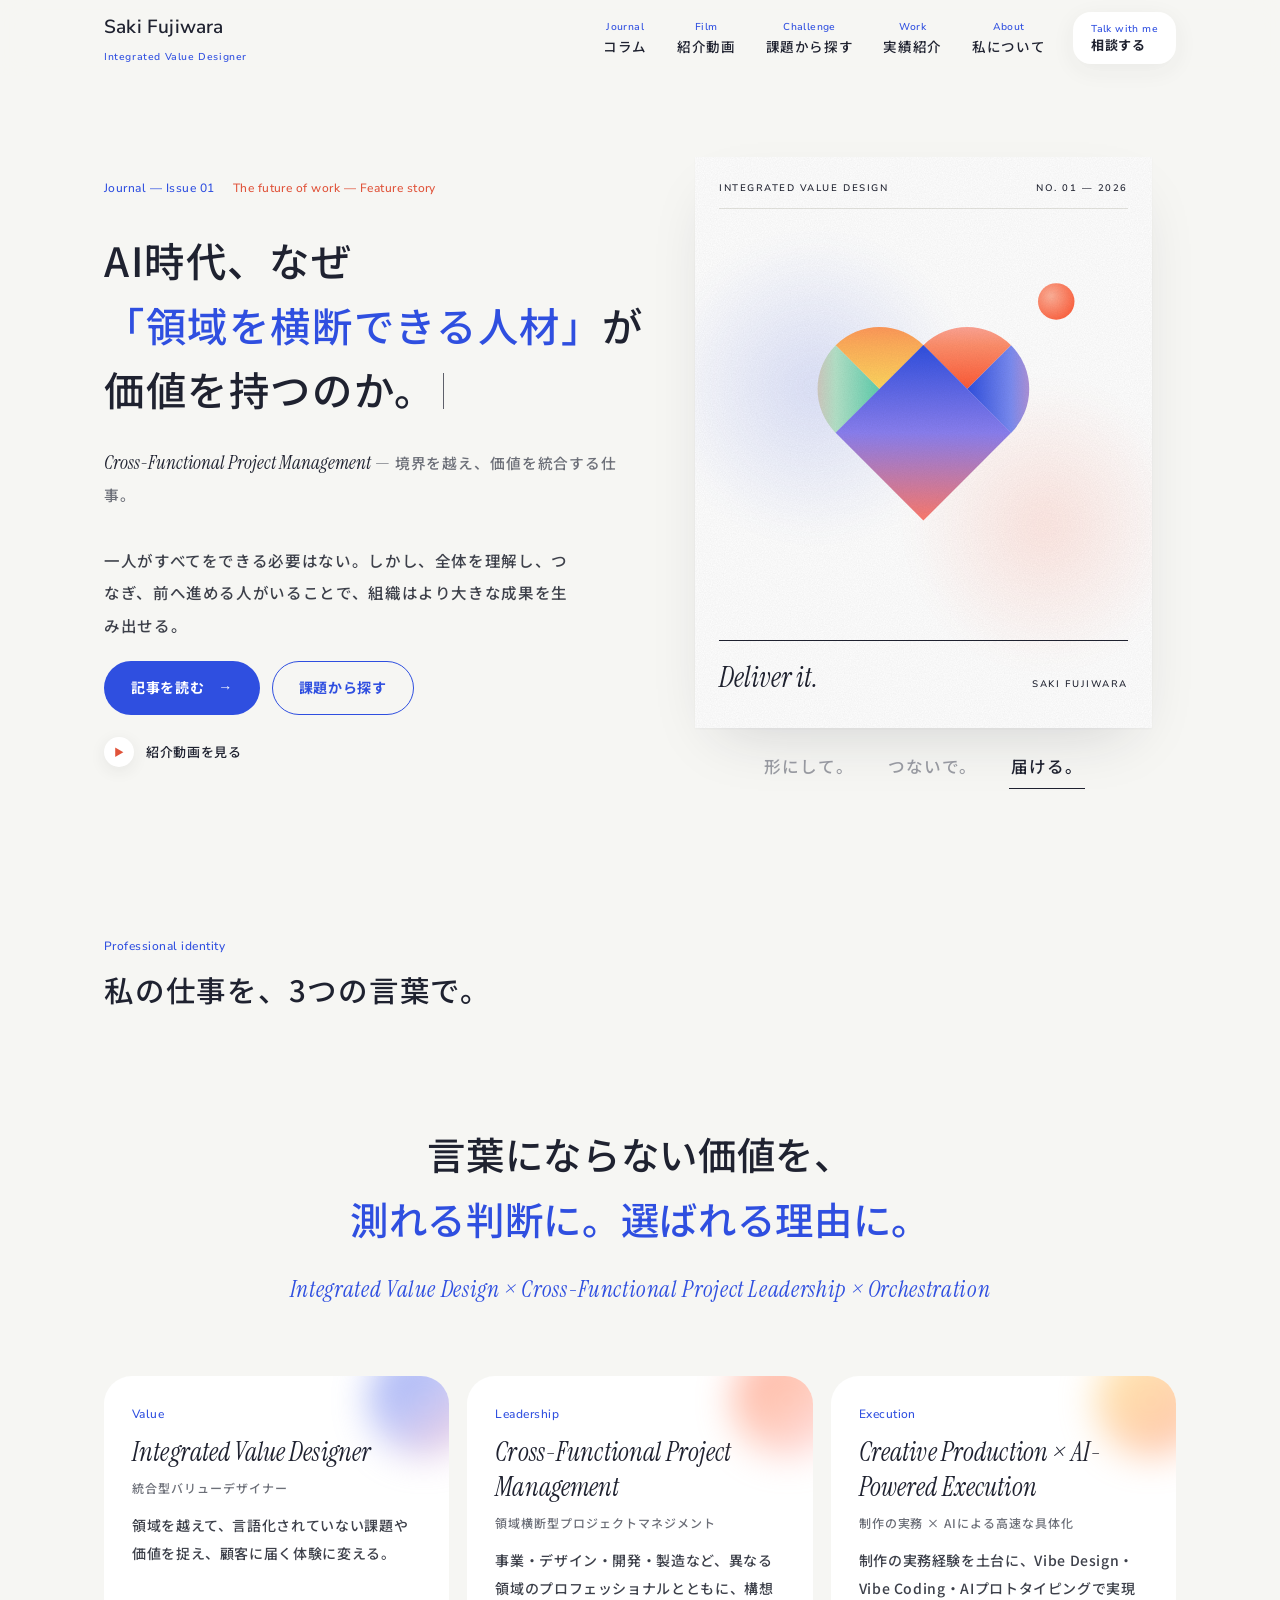
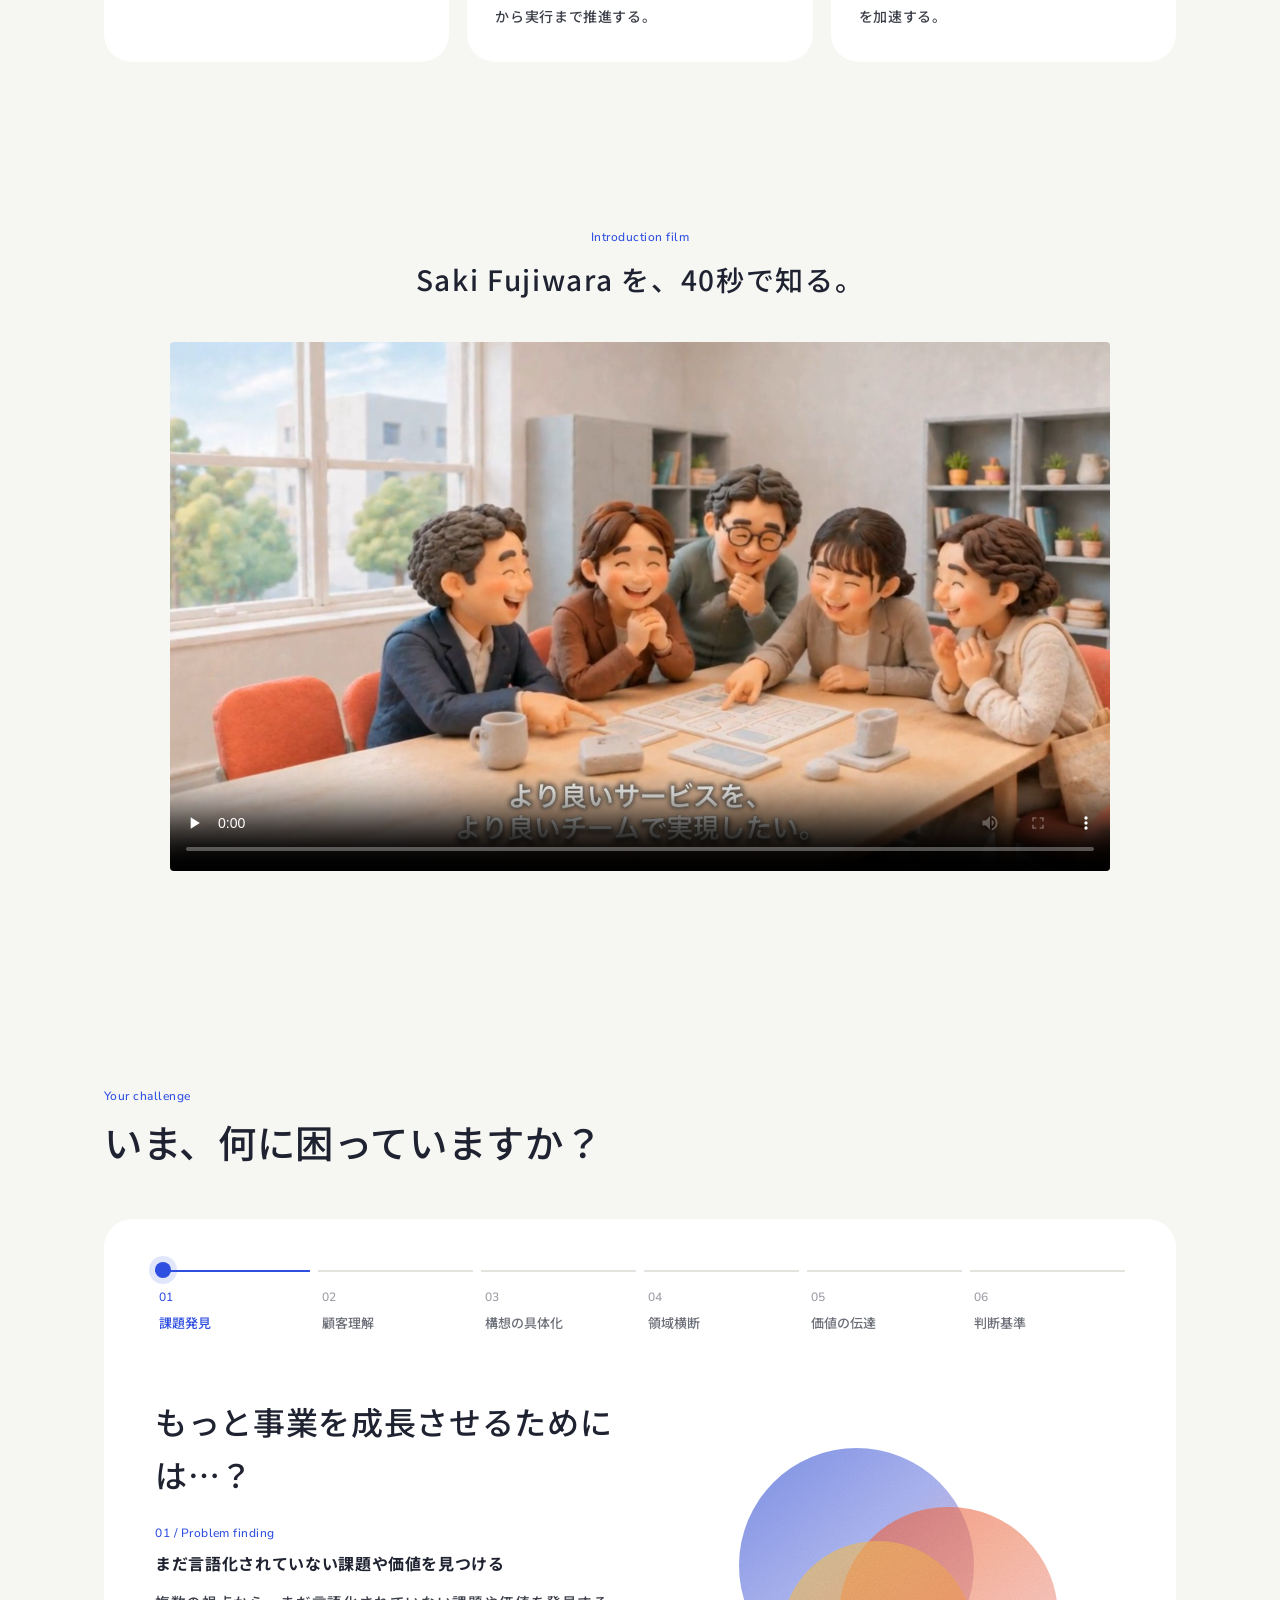
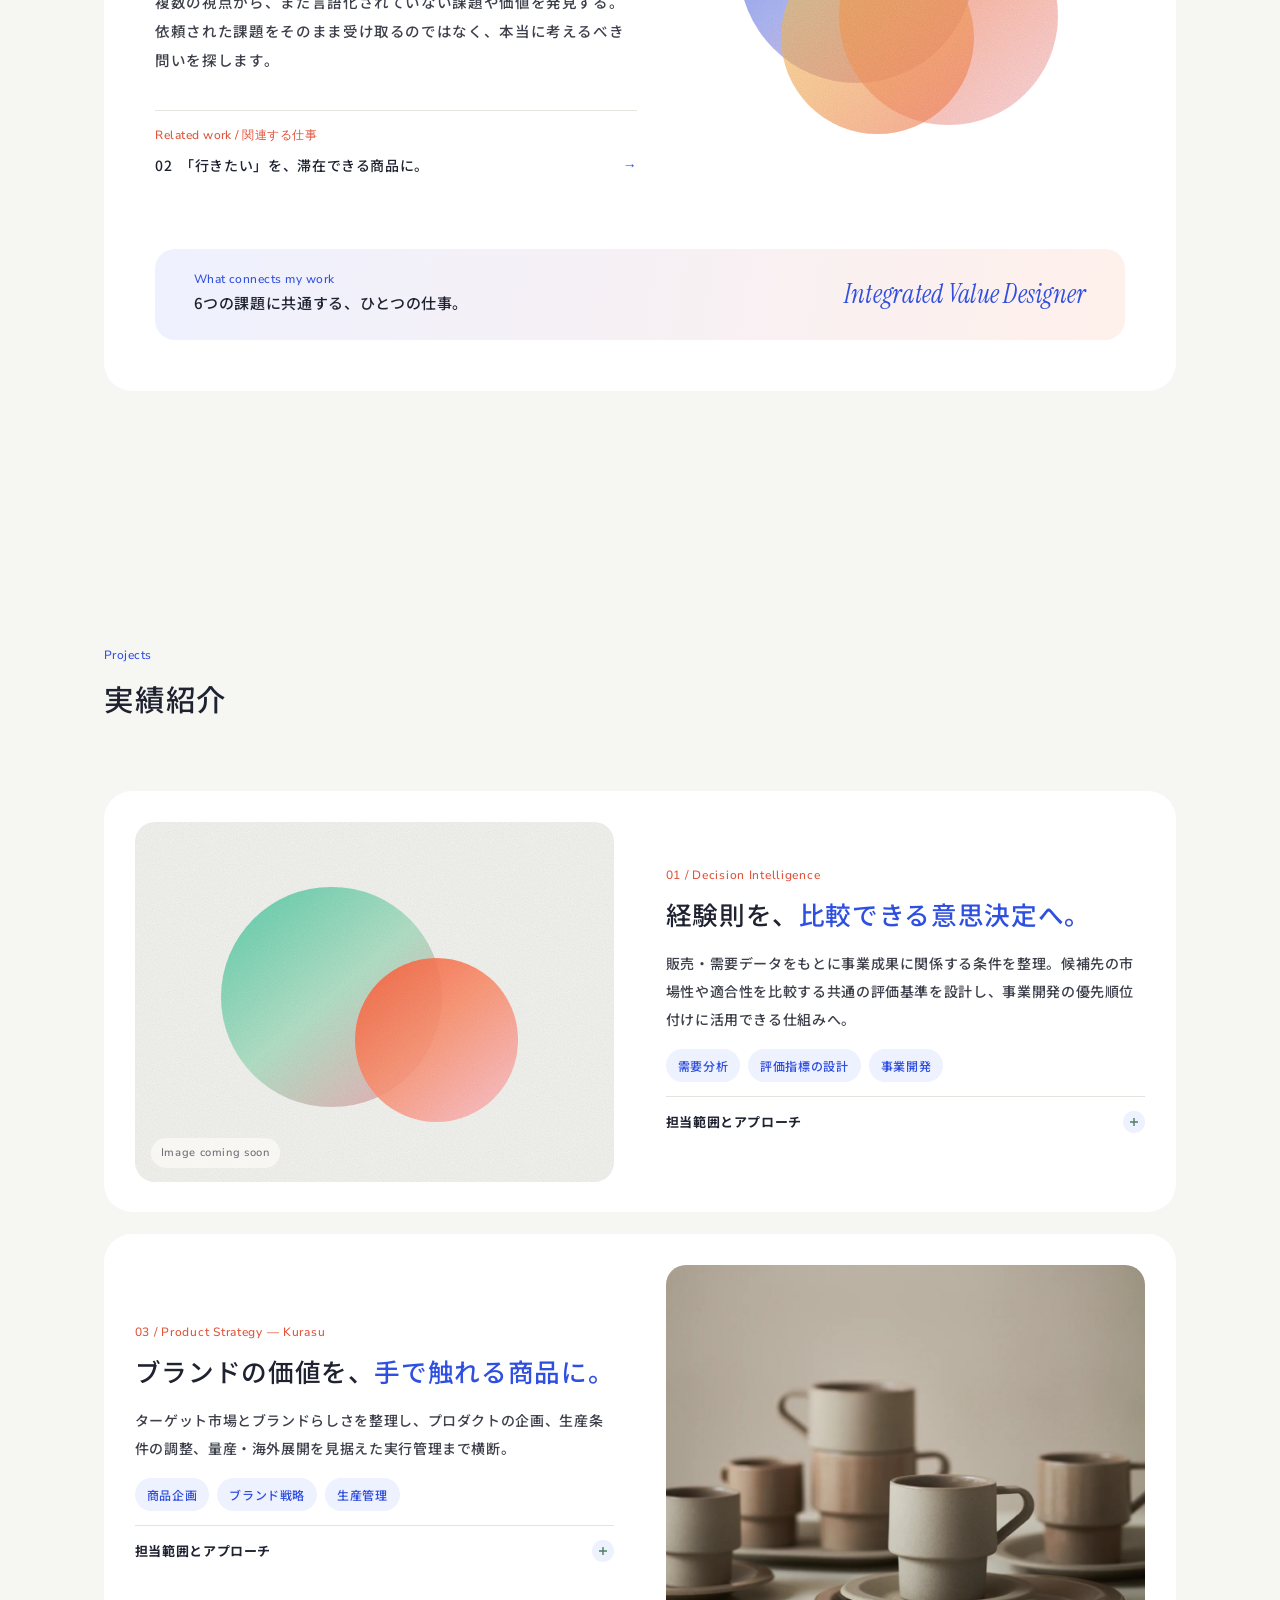
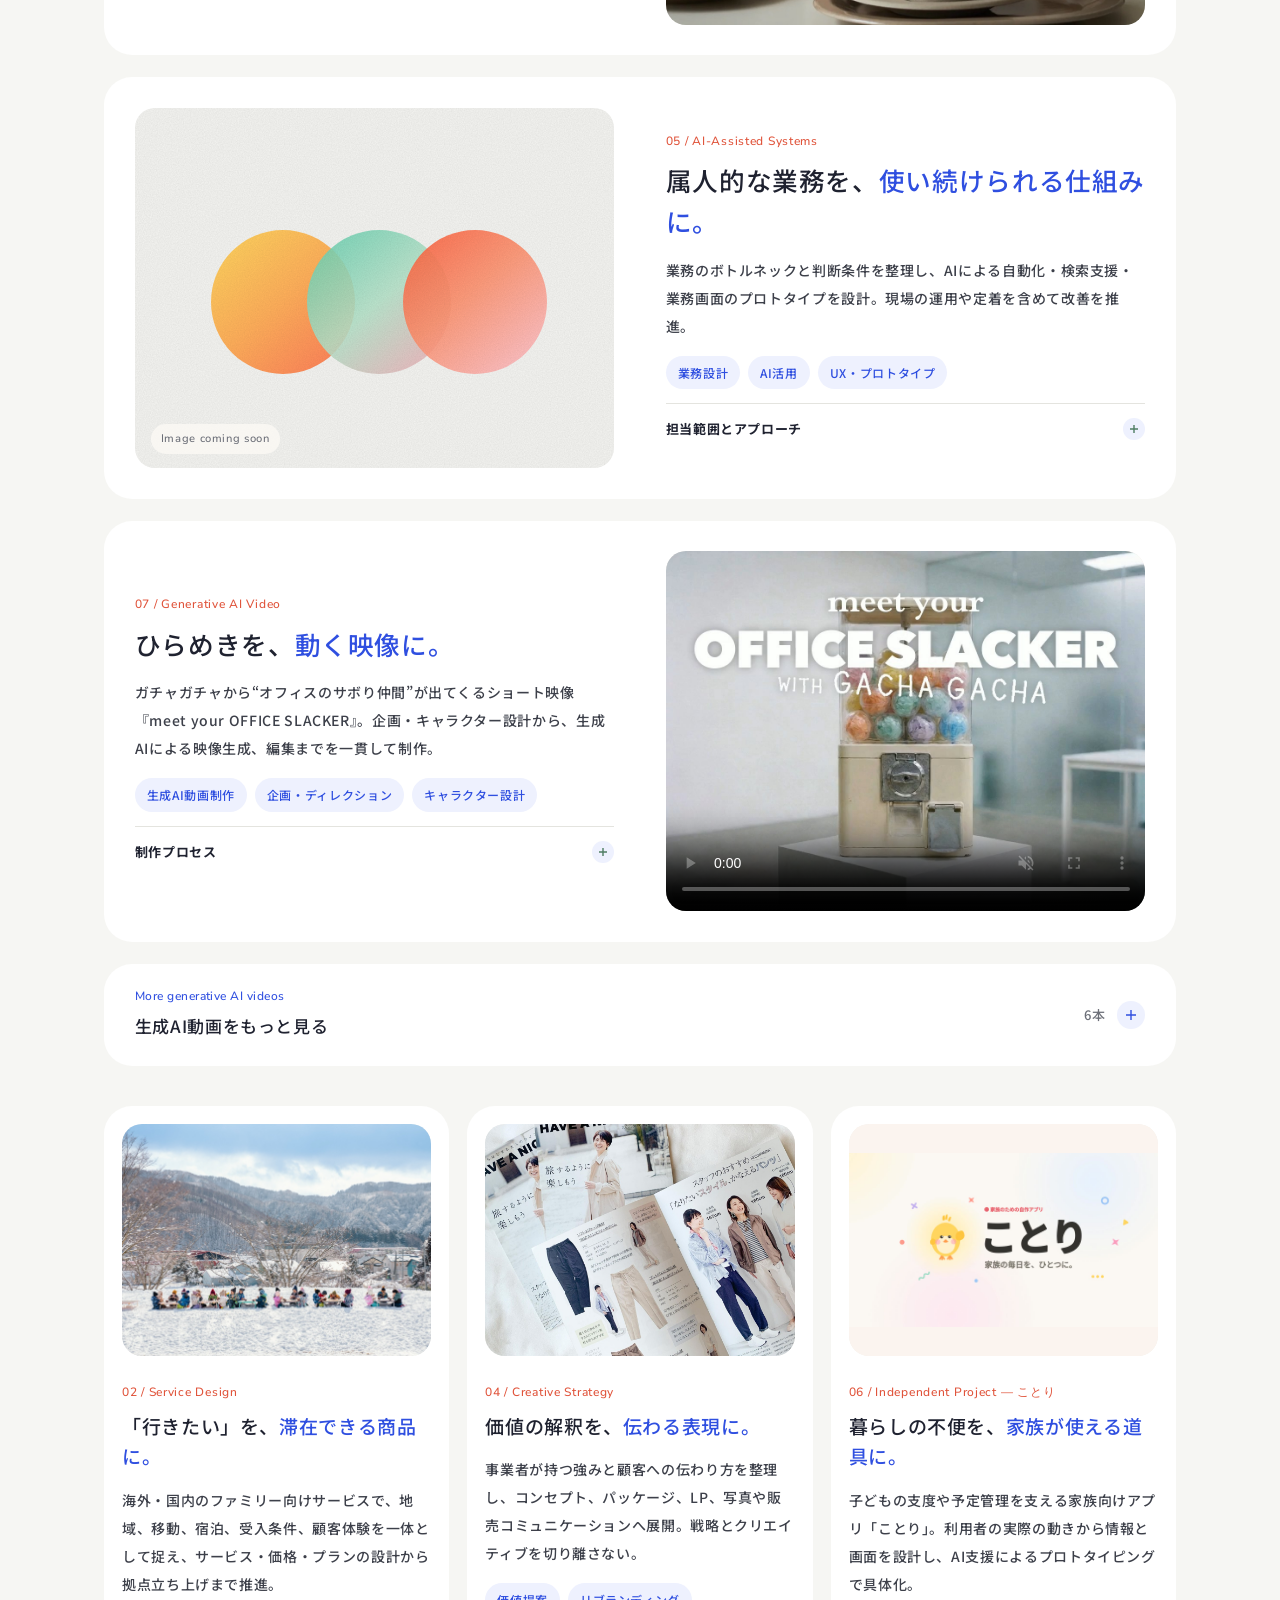
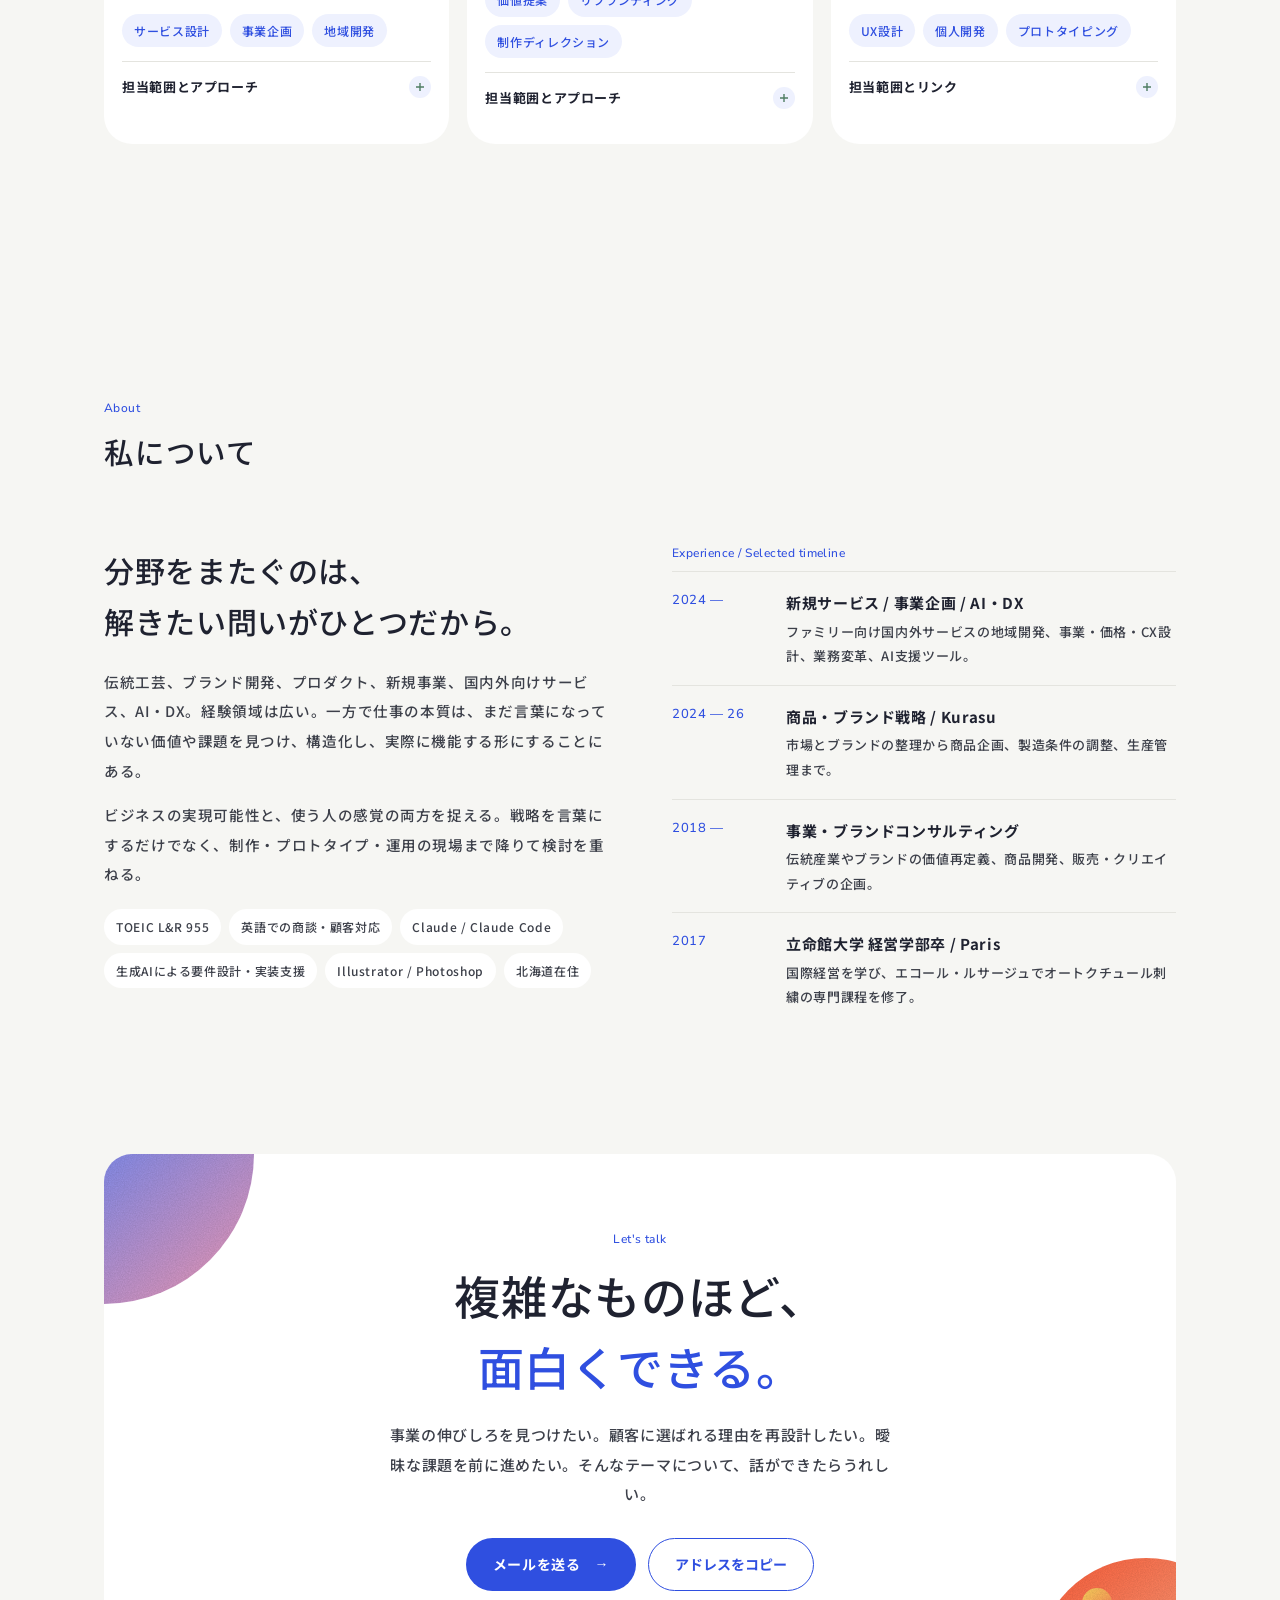
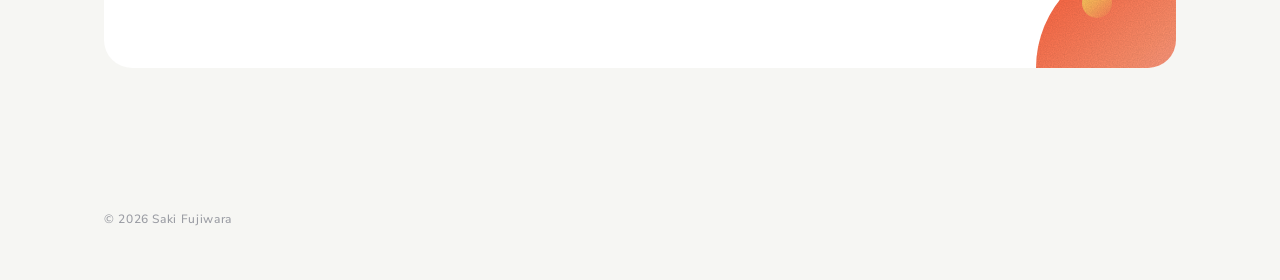
==== index.html @ 7ef5ce8a "Remove production-time note Co-Authored-By: Claude Opus 5.5 <noreply@anthropic.com>" ====
<!doctype html>
<html lang="ja">
<head>
<meta charset="utf-8">
<meta name="viewport" content="width=device-width, initial-scale=1, viewport-fit=cover">
<meta name="robots" content="noindex, nofollow">
<meta name="theme-color" content="#f6f6f3">
<meta name="description" content="Saki Fujiwara｜Integrated Value Designer / Cross-Functional Project Management。領域を越えて、言語化されていない課題や価値を捉え、顧客に届く体験に変える。">
<meta property="og:type" content="website">
<meta property="og:site_name" content="Saki Fujiwara">
<meta property="og:title" content="Saki Fujiwara — Integrated Value Designer">
<meta property="og:description" content="領域を越えて、言語化されていない課題や価値を捉え、顧客に届く体験に変える。事業開発・ブランド・商品を横断するポートフォリオ。">
<meta property="og:url" content="https://sakim328-m.github.io/portfolio-site/">
<meta property="og:image" content="https://sakim328-m.github.io/portfolio-site/img/og.png">
<meta property="og:image:width" content="1200">
<meta property="og:image:height" content="630">
<meta property="og:image:alt" content="Saki Fujiwara — 領域を越えて、言語化されていない課題や価値を顧客に届く体験に変える。">
<meta name="twitter:card" content="summary_large_image">
<title>Saki Fujiwara — Integrated Value Designer</title>
<link rel="preconnect" href="https://fonts.googleapis.com">
<link rel="preconnect" href="https://fonts.gstatic.com" crossorigin>
<link href="https://fonts.googleapis.com/css2?family=Instrument+Serif:ital@0;1&family=Noto+Sans+JP:wght@400;500;700&family=Nunito+Sans:opsz,wght@6..12,500;6..12,600&display=swap" rel="stylesheet">
<link rel="stylesheet" href="style.css">
<style>
/* ---------- hero: editorial feature ---------- */
.hero{position:relative;overflow:hidden}
.hero-in{position:relative;display:grid;grid-template-columns:1.05fr .95fr;gap:clamp(30px,4vw,64px);align-items:center;padding-block:clamp(56px,9vh,110px) clamp(56px,8vh,96px)}
.issue{display:flex;gap:18px;align-items:baseline;margin-bottom:clamp(22px,3.5vh,36px)}
.issue .en+.en{color:var(--coral)}
.nw{white-space:nowrap}
.hero h1{font-size:clamp(25px,3.15vw,44px);font-weight:500;line-height:1.6;letter-spacing:.04em;color:var(--ink);margin:0 0 22px}
.hero h1 em{font-style:normal;color:var(--blue)}
.hero .sub{font-size:clamp(14px,1.15vw,16px);color:var(--sub);margin:0 0 34px;letter-spacing:.06em}
.hero .sub b{font-family:var(--serif);font-style:italic;font-weight:400;font-size:1.3em;color:var(--ink);letter-spacing:0}
.kv{margin:0;position:relative;user-select:none;-webkit-user-select:none;max-width:470px;justify-self:end;width:100%}
.poster.grain:after{opacity:.1}
.poster{background:#fff;aspect-ratio:4/5;padding:22px 24px;display:flex;flex-direction:column;box-shadow:0 1px 2px rgba(31,34,48,.04),0 24px 60px -24px rgba(31,34,48,.18);overflow:hidden}
.poster .aura{position:absolute;inset:-10%;background:radial-gradient(40% 32% at 30% 42%,rgba(47,79,224,.16),transparent 70%),radial-gradient(36% 30% at 72% 62%,rgba(255,90,54,.14),transparent 70%);filter:blur(10px);pointer-events:none;z-index:-1}
.p-top,.p-foot{display:flex;justify-content:space-between;align-items:baseline;font-family:var(--en);font-size:9.5px;letter-spacing:.16em;text-transform:uppercase;color:var(--ink)}
.p-foot{border-top:1px solid var(--ink);padding-top:10px}
.p-top{border-bottom:1px solid var(--hair);padding-bottom:10px}
.p-word{font-size:clamp(22px,2.2vw,30px);text-transform:none;letter-spacing:0;color:var(--ink);transition:opacity .35s}
.p-word.out{opacity:0}
.kv svg{display:block;width:100%;flex:1;min-height:0;overflow:visible;cursor:pointer;touch-action:manipulation}
.kv .pc{transition:transform 1s var(--pop)}
.kv .pi{transition:transform .5s var(--ease)}
.kv-words{display:flex;justify-content:center;gap:clamp(14px,2.4vw,30px);margin-top:16px}
.kv-words button{background:none;border:0;padding:6px 2px;cursor:pointer;font-size:clamp(14px,1.3vw,17px);color:var(--muted);letter-spacing:.06em;transition:color .3s;border-bottom:1.5px solid transparent}
.kv-words button[aria-selected="true"]{color:var(--ink);border-bottom-color:var(--ink)}
.kv-words button:hover{color:var(--ink)}
.lead{font-size:15.5px;line-height:2.1;color:var(--text);margin:0 0 20px;max-width:30em}
.byline{font-family:var(--en);font-size:13px;color:var(--sub);margin:0 0 28px}
.acts{display:flex;gap:12px;flex-wrap:wrap}
.film-link{display:inline-flex;align-items:center;gap:12px;margin-top:22px;font-size:13px;text-decoration:none;color:var(--ink)}
.film-link .dot{width:30px;height:30px;border-radius:50%;background:var(--panel);display:grid;place-items:center;box-shadow:0 4px 16px rgba(47,48,45,.08);color:var(--coral);font-size:10px}
.film-link:hover{color:var(--blue)}

/* ---------- challenge slider ---------- */
.challenge{padding-block:clamp(80px,10vw,140px)}
.ch-head{display:block;margin-bottom:clamp(30px,4vw,48px)}
.ch-head h2{white-space:nowrap;font-size:clamp(24px,3vw,40px);font-weight:500;color:var(--ink);margin:8px 0 0;line-height:1.5}
.ch-head p{margin:0;color:var(--sub);font-size:15px}
.ch{padding:clamp(26px,4vw,56px)}
.rail{position:relative;margin:0 0 clamp(30px,4vw,48px)}
.ticks{display:grid;grid-template-columns:repeat(6,1fr);gap:8px;margin:0;padding:0;list-style:none}
.tick{appearance:none;border:0;background:none;cursor:pointer;text-align:left;padding:14px 4px 0;border-top:2px solid var(--hair);transition:border-color .3s}
.tick .n{display:block;font-family:var(--en);font-size:12px;color:var(--muted);transition:color .3s}
.tick .k{display:block;font-size:13px;color:var(--sub);line-height:1.5;margin-top:4px;transition:color .3s}
.tick[aria-selected="true"]{border-top-color:var(--blue)}
.tick[aria-selected="true"] .n,.tick[aria-selected="true"] .k{color:var(--blue)}
.tick:hover .k{color:var(--ink)}
.range{position:absolute;inset:-12px 0 auto 0;width:100%;height:26px;opacity:0;cursor:pointer;margin:0}
.knob{position:absolute;top:-8px;left:0;width:16px;height:16px;border-radius:50%;background:var(--blue);box-shadow:0 0 0 6px rgba(47,79,224,.14);transition:left .55s var(--pop);pointer-events:none}
.stage{display:grid;grid-template-columns:1.05fr .95fr;gap:clamp(24px,4vw,64px);align-items:center;min-height:360px}
.q{font-size:clamp(22px,2.5vw,34px);line-height:1.65;color:var(--ink);margin:0 0 24px;font-weight:500;min-height:3.3em}
.val .en{margin-bottom:6px}
.val h3{font-size:16px;font-weight:700;color:var(--ink);margin:0 0 8px}
.val p{margin:0 0 16px;font-size:14.5px;line-height:2;color:var(--text)}
.chips{display:flex;flex-wrap:wrap;gap:8px;margin:0 0 20px}
.chips span{font-size:12px;border-radius:99px;background:var(--tint);color:var(--blue);padding:5px 12px}
.related{border-top:1px solid var(--hair);padding-top:16px}
.related a{display:flex;justify-content:space-between;gap:16px;text-decoration:none;padding:8px 0;font-size:14px;color:var(--ink)}
.related a:hover{color:var(--blue)}
.related a span:last-child{font-family:var(--en);color:var(--blue)}
.swap{transition:opacity .35s var(--ease),transform .5s var(--pop)}
.swap.out{opacity:0;transform:translateY(10px)}
/* morphing orbs */
.orbs{position:relative;aspect-ratio:1;max-width:420px;width:100%;justify-self:center}
.orb{position:absolute;border-radius:50%;transition:all .9s var(--pop);overflow:hidden}
.orb:after{content:"";position:absolute;inset:0;background:var(--grain);background-size:160px;mix-blend-mode:multiply;opacity:.25}
.orb.a{background:var(--g-blue)}
.orb.b{background:var(--g-coral)}
.orb.c{background:var(--g-sun)}
.connects{margin-top:clamp(30px,4vw,48px);display:flex;justify-content:space-between;align-items:center;gap:20px;flex-wrap:wrap;padding:20px clamp(24px,3vw,40px);border-radius:20px;background:linear-gradient(100deg,var(--tint),var(--blush))}
.connects p{margin:0;font-size:15px;color:var(--ink)}
.connects b{font-family:var(--serif);font-style:italic;font-weight:400;font-size:26px;color:var(--blue);letter-spacing:.01em}

/* ---------- identity ---------- */
.identity{padding-block:clamp(40px,6vw,80px)}
.id-grid{display:grid;grid-template-columns:repeat(3,1fr);gap:18px}
.id{padding:30px 28px 32px;position:relative;overflow:hidden}
.id .en{margin-bottom:12px}
.id h3{font-family:var(--serif);font-style:italic;font-weight:400;font-size:26px;line-height:1.35;color:var(--ink);margin:0 0 14px;letter-spacing:.005em}
.id p{margin:0;font-size:14px;line-height:2;color:var(--text)}
.id .jp-title{font-size:12px;color:var(--sub);letter-spacing:.08em;margin:-6px 0 14px;line-height:1.6}
.id .mark{position:absolute;right:-30px;top:-30px;width:110px;height:110px;border-radius:50%;filter:blur(18px);opacity:.5}

.statement{text-align:center;padding:clamp(20px,3vw,40px) 0 clamp(40px,5vw,64px)}
.statement .big{font-size:clamp(24px,3vw,40px);line-height:1.7;color:var(--ink);margin:0 0 16px;font-weight:500}
.statement .big em{font-style:normal;color:var(--blue)}
.statement .tri{font-family:var(--serif);font-style:italic;font-weight:400;font-size:clamp(17px,1.8vw,23px);color:var(--blue);margin:0}


/* ---------- generative AI video accordion ---------- */
.reel{margin:0 0 22px;padding:0}
.reel>summary{list-style:none;cursor:pointer;display:flex;justify-content:space-between;align-items:center;gap:16px;padding:24px clamp(20px,2.4vw,32px);font-size:17px;font-weight:500;color:var(--ink)}
.reel>summary::-webkit-details-marker{display:none}
.reel>summary .en{margin-bottom:4px}
.reel-count{display:inline-flex;align-items:center;gap:12px;font-size:13px;color:var(--sub)}
.reel-count:after{content:"";width:28px;height:28px;border-radius:50%;background:var(--tint) url("data:image/svg+xml,%3Csvg xmlns='http://www.w3.org/2000/svg' width='12' height='12'%3E%3Cpath d='M6 1v10M1 6h10' stroke='%232f4fe0' stroke-width='1.4'/%3E%3C/svg%3E") center/12px no-repeat;transition:transform .4s var(--pop)}
.reel[open] .reel-count:after{transform:rotate(45deg)}
.reel-lead{margin:0;padding:0 clamp(20px,2.4vw,32px);font-size:12.5px;color:var(--muted)}
.reel-grid{list-style:none;margin:0;padding:0 clamp(20px,2.4vw,32px) clamp(24px,2.6vw,34px);display:grid;grid-template-columns:repeat(3,1fr);gap:18px}
.reel-media{position:relative;aspect-ratio:4/5;border-radius:16px;overflow:hidden;background:#f1f1ed}
.reel-media video{position:absolute;inset:0;width:100%;height:100%;object-fit:contain;background:#f1f1ed}
.reel-wip{position:absolute;inset:0;display:grid;place-content:center;text-align:center;gap:4px;font-size:13px;color:var(--sub);background:radial-gradient(60% 60% at 30% 35%,rgba(47,79,224,.16),transparent 70%),radial-gradient(55% 55% at 72% 68%,rgba(255,90,54,.15),transparent 70%),#f4f4f1}
.reel-wip .it{font-size:26px;color:var(--ink)}
.reel-info{display:flex;flex-direction:column;gap:2px;padding-top:12px;font-size:12.5px;color:var(--sub)}
.reel-info b{font-size:15px;font-weight:500;color:var(--ink)}
.reel-time{color:var(--blue);font-weight:600}
.reel-note{color:var(--muted);font-size:11.5px}
@media(max-width:900px){.reel-grid{grid-template-columns:1fr 1fr}}
@media(max-width:560px){.reel-grid{grid-template-columns:1fr}}

/* ---------- work ---------- */
.work{padding-block:clamp(80px,10vw,140px)}
.feature{display:grid;grid-template-columns:1fr 1fr;gap:clamp(24px,4vw,56px);align-items:center;padding:clamp(20px,2.4vw,32px);margin-bottom:22px}
.feature:nth-of-type(even) .art{order:2}
.art{position:relative;aspect-ratio:4/3;border-radius:20px;overflow:hidden;background:#f4f4f1}
.art video{object-fit:contain!important;background:#fbf4ef}
.art img,.art video{position:absolute;inset:0;width:100%;height:100%;object-fit:cover;transition:transform 1.2s var(--ease)}
.feature:hover .art img,.card:hover .art img{transform:scale(1.04)}
.art .ph{position:absolute;inset:0;display:grid;place-items:center}
.art .ph i{position:absolute;border-radius:50%}
.art .ph:after{content:"";position:absolute;inset:0;background:var(--grain);background-size:160px;mix-blend-mode:multiply;opacity:.12}
.art .tag{position:absolute;left:16px;bottom:14px;font-family:var(--en);font-size:11px;color:var(--sub);background:rgba(251,249,244,.88);border-radius:99px;padding:4px 10px}
.case-no{font-family:var(--en);font-size:12px;color:var(--coral);letter-spacing:.06em}
.case h3{font-size:clamp(21px,2vw,27px);font-weight:500;line-height:1.6;color:var(--ink);margin:6px 0 14px}
.case h3 b{color:var(--blue);font-weight:500}
.case>div>p,.case .body>p{font-size:14px;line-height:2;color:var(--text);margin:0 0 16px}
.case .chips{margin-bottom:8px}
.case details{border-top:1px solid var(--hair);margin-top:14px}
.case summary{cursor:pointer;list-style:none;display:flex;justify-content:space-between;align-items:center;padding:12px 0;font-size:13px;font-weight:700;color:var(--ink)}
.case summary::-webkit-details-marker{display:none}
.case summary:after{content:"";width:22px;height:22px;border-radius:50%;background:var(--tint) url("data:image/svg+xml,%3Csvg xmlns='http://www.w3.org/2000/svg' width='10' height='10'%3E%3Cpath d='M5 1v8M1 5h8' stroke='%234f7d63' stroke-width='1.4'/%3E%3C/svg%3E") center/10px no-repeat;transition:transform .4s var(--pop)}
.case details[open] summary:after{transform:rotate(45deg)}
.case dl{margin:0 0 8px;font-size:13px;line-height:1.95;color:var(--text)}
.case dl div{display:grid;grid-template-columns:88px 1fr;gap:12px;border-top:1px solid #ece7dc;padding:9px 0}
.case dt{color:var(--blue);font-weight:700}
.case dd{margin:0}
.cards{display:grid;grid-template-columns:repeat(3,1fr);gap:18px;margin-top:40px}
.card{padding:18px 18px 22px}
.card .art{margin-bottom:18px}
.card h3{font-size:19px}
.note{font-size:11.5px;color:var(--muted);line-height:1.9;margin:36px 0 0}

/* ---------- film ---------- */
.film{padding-block:clamp(48px,7vw,110px)}
.film .frame{width:min(940px,100%);margin-inline:auto}
.film-head{text-align:center;margin:0 0 clamp(22px,3vw,36px)}
.film-head h2{font-size:clamp(20px,2.2vw,28px);font-weight:500;color:var(--ink);margin:6px 0 0;letter-spacing:.06em}
.frame{aspect-ratio:16/9;border-radius:4px;background:radial-gradient(60% 70% at 25% 40%,rgba(47,79,224,.22),transparent 70%),radial-gradient(50% 60% at 78% 62%,rgba(255,90,54,.2),transparent 70%),#f1f1ed;display:grid;place-items:center;text-align:center;overflow:hidden;color:var(--sub);font-size:13.5px;line-height:2}
.frame video{width:100%;height:100%;object-fit:cover;display:block}

/* ---------- about ---------- */
.about{padding-block:clamp(80px,10vw,140px)}
.about-grid{display:grid;grid-template-columns:1fr 1fr;gap:clamp(30px,5vw,80px)}
.about h3{font-size:clamp(22px,2.4vw,30px);font-weight:500;line-height:1.7;color:var(--ink);margin:0 0 20px}
.about p{font-size:14.5px;line-height:2.05;color:var(--text)}
.traj{display:grid;grid-template-columns:96px 1fr;gap:18px;padding:16px 0;border-top:1px solid var(--hair)}
.traj .y{font-family:var(--en);font-size:13px;color:var(--blue)}
.traj b{display:block;font-weight:700;color:var(--ink);font-size:15px}
.traj p{margin:2px 0 0;font-size:13px;line-height:1.9}
.skills{display:flex;flex-wrap:wrap;gap:8px;margin-top:20px}
.skills span{font-size:12px;border-radius:99px;background:var(--panel);padding:6px 12px;color:var(--text)}
.fine{font-size:11.5px;color:var(--muted);line-height:1.9;margin-top:16px}

/* ---------- contact ---------- */
.contact{padding-block:0 clamp(60px,8vw,100px)}
.contact .panel{position:relative;overflow:hidden;padding:clamp(36px,6vw,88px);text-align:center}
.contact h2{font-size:clamp(28px,3.6vw,48px);font-weight:500;line-height:1.55;color:var(--ink);margin:12px 0 18px;position:relative}
.contact h2 em{font-style:normal;color:var(--blue)}
.contact p{max-width:34em;margin:0 auto 30px;color:var(--text);font-size:15px;position:relative}
.contact .acts{justify-content:center;position:relative}
.deco{position:absolute;pointer-events:none;border-radius:50%;overflow:hidden}
.deco:after{content:"";position:absolute;inset:0;border-radius:50%;background:var(--grain);background-size:160px;mix-blend-mode:multiply;opacity:.25}
.contact .d1{width:300px;height:300px;left:-150px;top:-150px;background:var(--g-blue)}
.contact .d2{width:220px;height:220px;right:-80px;bottom:-110px;background:var(--g-coral);overflow:visible}
.contact .d2 i{position:absolute;width:30px;height:30px;border-radius:50%;background:var(--g-sun);left:46px;top:30px}

.mail-alt{position:relative;margin:22px auto 0 !important;max-width:36em;text-align:center;font-size:13px;color:var(--sub)}
.mail-alt a{color:var(--blue)}
.mail-alt b{color:var(--ink);font-weight:600}

/* pop-in on scroll */
.pop{opacity:0;transform:translateY(18px) scale(.98);transition:opacity .7s var(--ease),transform .9s var(--pop)}
.pop.in{opacity:1;transform:none}

@media(max-width:900px){
  .hero-in,.ch-head,.stage,.feature,.about-grid{grid-template-columns:1fr}
  .feature:nth-of-type(even) .art{order:0}
  .id-grid,.cards{grid-template-columns:1fr}
  .kv{max-width:420px;margin:10px auto 0;justify-self:center}
  .ticks{grid-template-columns:repeat(3,1fr);row-gap:14px}
  .knob,.range{display:none}
  .orbs{max-width:280px}
  .q{min-height:0}
  .ch-head h2{white-space:normal}
}
@media(prefers-reduced-motion:reduce){.pop{opacity:1;transform:none}}
</style>
</head>
<body>
<a class="skip" href="#main">本文へスキップ</a>
<header class="head"><div class="wrap head-in">
  <a class="brand" href="#top">Saki Fujiwara<small>Integrated Value Designer</small></a>
  <nav class="nav" aria-label="メインメニュー">
    <a href="#journal"><span class="en">Journal</span>コラム</a>
    <a href="#film"><span class="en">Film</span>紹介動画</a>
    <a href="#challenge"><span class="en">Challenge</span>課題から探す</a>
    <a href="#work"><span class="en">Work</span>実績紹介</a>
    <a href="#about"><span class="en">About</span>私について</a>
  </nav>
  <a class="talk" href="#contact"><span><span class="en">Talk with me</span>相談する</span></a>
</div></header>

<main id="main">
<!-- 01 editorial feature -->
<section class="hero" id="top" aria-labelledby="hero-title">
  <div class="wrap hero-in" id="journal">
    <div class="hero-copy">
      <div class="issue"><span class="en">Journal — Issue 01</span><span class="en coral">The future of work — Feature story</span></div>
      <h1 id="hero-title">AI時代、なぜ<br><span class="nw"><em>「領域を横断できる人材」</em>が</span><br>価値を持つのか。<span class="caret" aria-hidden="true"></span></h1>
      <p class="sub"><b>Cross-Functional Project Management</b> — 境界を越え、価値を統合する仕事。</p>
      <p class="lead">一人がすべてをできる必要はない。しかし、全体を理解し、つなぎ、前へ進める人がいることで、組織はより大きな成果を生み出せる。</p>
      <div class="acts"><a class="btn primary" href="journal.html">記事を読む <span class="arr">→</span></a><a class="btn ghost" href="#challenge">課題から探す</a></div>
      <a class="film-link" href="#film"><span class="dot" aria-hidden="true">▶</span>紹介動画を見る</a>
    </div>
    <figure class="kv" id="kv" aria-label="ばらばらの形が、つながり、ひとつのハートになるグラフィック。下の言葉を押すと切り替わります。">
      <div class="poster grain">
        <div class="aura" aria-hidden="true"></div>
        <div class="p-top" aria-hidden="true"><span>Integrated Value Design</span><span>No. 01 — 2026</span></div>
        <svg viewBox="0 64 560 450" aria-hidden="true">
          <defs>
            <linearGradient id="gq0" x1="0" y1="0" x2="1" y2="1"><stop offset="0" stop-color="#5fcfae"/><stop offset=".5" stop-color="#b4e2c8"/><stop offset="1" stop-color="#f7a9b6"/></linearGradient>
            <linearGradient id="gq1" x1="0" y1="0" x2="1" y2="1"><stop offset="0" stop-color="#ff5a36"/><stop offset=".5" stop-color="#ff8f6b"/><stop offset="1" stop-color="#ffc2cf"/></linearGradient>
            <linearGradient id="gq2" x1="0" y1="0" x2="1" y2="1"><stop offset="0" stop-color="#2f4fe0"/><stop offset=".5" stop-color="#7b8cf2"/><stop offset="1" stop-color="#f59ab4"/></linearGradient>
            <linearGradient id="gq3" x1="0" y1="0" x2="1" y2="1"><stop offset="0" stop-color="#ffd75e"/><stop offset=".5" stop-color="#ffae5a"/><stop offset="1" stop-color="#ff7a59"/></linearGradient>
            <linearGradient id="gsq" x1="0" y1="0" x2="1" y2="1"><stop offset="0" stop-color="#2f4fe0"/><stop offset=".5" stop-color="#8a7ff0"/><stop offset="1" stop-color="#ff7a6b"/></linearGradient>
            <radialGradient id="gdot" cx=".35" cy=".35" r=".8"><stop offset="0" stop-color="#ffb199"/><stop offset="1" stop-color="#ff5a36"/></radialGradient>
          </defs>
          <g class="pc" data-i="0"><g class="pi"><path d="M0 0H150A150 150 0 0 1 0 150Z" fill="url(#gq0)"/></g></g>
          <g class="pc" data-i="1"><g class="pi"><path d="M0 0H150A150 150 0 0 1 0 150Z" fill="url(#gq1)"/></g></g>
          <g class="pc" data-i="2"><g class="pi"><path d="M0 0H150A150 150 0 0 1 0 150Z" fill="url(#gq2)"/></g></g>
          <g class="pc" data-i="3"><g class="pi"><path d="M0 0H150A150 150 0 0 1 0 150Z" fill="url(#gq3)"/></g></g>
          <g class="pc" data-i="4"><g class="pi"><circle r="20" fill="url(#gdot)"/></g></g>
          <g class="pc" data-i="5"><g class="pi"><rect x="-85" y="-85" width="170" height="170" fill="url(#gsq)"/></g></g>
        </svg>
        <div class="p-foot" aria-hidden="true"><span class="it p-word" id="pword">Give it form.</span><span>Saki Fujiwara</span></div>
      </div>
      <figcaption class="kv-words" role="tablist" aria-label="グラフィックの状態">
        <button type="button" role="tab" data-s="0">形にして。</button><button type="button" role="tab" data-s="1">つないで。</button><button type="button" role="tab" data-s="2">届ける。</button>
      </figcaption>
    </figure>
  </div>
</section>

<!-- identity -->
<section class="identity" aria-labelledby="id-title"><div class="wrap">
  <div class="sec-title"><span class="en">Professional identity</span><h2 id="id-title">私の仕事を、3つの言葉で。</h2></div>
  <div class="statement pop">
    <p class="big">言葉にならない価値を、<br><em>測れる判断に。選ばれる理由に。</em></p>
    <p class="tri">Integrated Value Design × Cross-Functional Project Leadership × Orchestration</p>
  </div>
  <div class="id-grid">
    <div class="panel id pop"><span class="mark" style="background:var(--g-blue)" aria-hidden="true"></span><span class="en">Value</span><h3>Integrated Value Designer</h3><p class="jp-title">統合型バリューデザイナー</p><p>領域を越えて、言語化されていない課題や価値を捉え、顧客に届く体験に変える。</p></div>
    <div class="panel id pop"><span class="mark" style="background:var(--g-coral)" aria-hidden="true"></span><span class="en">Leadership</span><h3>Cross-Functional Project Management</h3><p class="jp-title">領域横断型プロジェクトマネジメント</p><p>事業・デザイン・開発・製造など、異なる領域のプロフェッショナルとともに、構想から実行まで推進する。</p></div>
    <div class="panel id pop"><span class="mark" style="background:var(--g-sun)" aria-hidden="true"></span><span class="en">Execution</span><h3>Creative Production × AI-Powered Execution</h3><p class="jp-title">制作の実務 × AIによる高速な具体化</p><p>制作の実務経験を土台に、Vibe Design・Vibe Coding・AIプロトタイピングで実現を加速する。</p></div>
  </div>
</div></section>

<!-- 02 introduction film -->
<section class="film" id="film" aria-labelledby="film-title"><div class="wrap">
  <div class="film-head pop"><span class="en">Introduction film</span><h2 id="film-title">Saki Fujiwara を、40秒で知る。</h2></div>
  <!-- 動画が完成したら data-src に相対パス（例: media/intro.mp4）を入れる -->
  <div class="frame pop" id="filmFrame" data-src="media/intro.mp4" data-poster="img/intro-poster.jpg"><div>紹介動画を読み込めませんでした。<br>時間をおいて再度お試しください。</div></div>
</div></section>

<!-- 03 challenge slider -->
<section class="challenge" id="challenge" aria-labelledby="ch-title"><div class="wrap">
  <div class="ch-head">
    <div><span class="en">Your challenge</span><h2 id="ch-title">いま、何に困っていますか？</h2></div>
  </div>
  <div class="panel ch pop">
    <div class="rail">
      <input class="range" id="range" type="range" min="0" max="5" step="1" value="0" aria-label="課題を選ぶ（1〜6）">
      <span class="knob" id="knob" aria-hidden="true"></span>
      <div class="ticks" role="tablist" aria-label="6つの課題" id="ticks"></div>
    </div>
    <div class="stage">
      <div class="swap" id="swap" role="tabpanel" aria-live="polite">
        <p class="q" id="q"></p>
        <div class="val"><span class="en" id="ven"></span><h3 id="vh"></h3><p id="vp"></p></div>
        <div class="chips" id="vchips"></div>
        <div class="related"><span class="en coral">Related work / 関連する仕事</span><div id="vrel"></div></div>
      </div>
      <div class="orbs" aria-hidden="true"><span class="orb a" id="o1"></span><span class="orb b" id="o2"></span><span class="orb c" id="o3"></span></div>
    </div>
    <div class="connects"><p><span class="en">What connects my work</span>6つの課題に共通する、ひとつの仕事。</p><b>Integrated Value Designer</b></div>
  </div>
</div></section>



<!-- 04 work -->
<section class="work" id="work" aria-labelledby="work-title"><div class="wrap">
  <div class="sec-title"><span class="en">Projects</span><h2 id="work-title">実績紹介</h2></div>

  <article class="panel feature case pop" id="case-01">
    <div class="art"><div class="ph" aria-hidden="true"><i style="width:46%;aspect-ratio:1;left:18%;top:18%;background:var(--g-mint)"></i><i style="width:34%;aspect-ratio:1;left:46%;top:38%;background:var(--g-coral);opacity:.88"></i></div><span class="tag">Image coming soon</span></div>
    <div><span class="case-no">01 / Decision Intelligence</span>
      <h3>経験則を、<b>比較できる意思決定へ。</b></h3>
      <p>販売・需要データをもとに事業成果に関係する条件を整理。候補先の市場性や適合性を比較する共通の評価基準を設計し、事業開発の優先順位付けに活用できる仕組みへ。</p>
      <div class="chips"><span>需要分析</span><span>評価指標の設計</span><span>事業開発</span></div>
      <details><summary>担当範囲とアプローチ</summary><dl><div><dt>課題</dt><dd>候補先の評価が担当者の経験や暗黙知に依存し、比較や優先順位付けが難しい状態。</dd></div><div><dt>アプローチ</dt><dd>過去の実績と成果の関係から、成果に効く条件を抽出。市場性と事業との適合性を軸に評価項目とスコアリングルールを定義し、候補を同一基準で比較・優先順位付けできる状態をつくる。</dd></div><div><dt>担当</dt><dd>過去の販売・需要データの分析、評価軸の定義、スコアリングルールの構造化、候補の比較・整理。</dd></div><div><dt>アウトプット</dt><dd>数万件規模の候補先を共通基準で扱える評価フレームワーク。開拓や提案での判断材料として活用。</dd></div></dl></details>
    </div>
  </article>

  <article class="panel feature case pop" id="case-03">
    <div class="art"><img src="img/kur-101.jpg" alt="Kurasuで携わった商品企画のビジュアル" loading="lazy"></div>
    <div><span class="case-no">03 / Product Strategy — Kurasu</span>
      <h3>ブランドの価値を、<b>手で触れる商品に。</b></h3>
      <p>ターゲット市場とブランドらしさを整理し、プロダクトの企画、生産条件の調整、量産・海外展開を見据えた実行管理まで横断。</p>
      <div class="chips"><span>商品企画</span><span>ブランド戦略</span><span>生産管理</span></div>
      <details><summary>担当範囲とアプローチ</summary><dl><div><dt>背景</dt><dd>ブランドの世界観と、実際に使いやすく量産可能な製品仕様の両立。</dd></div><div><dt>担当</dt><dd>市場・ターゲット整理、商品戦略、仕様・製造条件の調整、工場折衝、生産進行管理。</dd></div><div><dt>姿勢</dt><dd>美しさだけでなく、生産・流通・価格・使われ方を含めて設計する。</dd></div></dl></details>
    </div>
  </article>

  <article class="panel feature case pop" id="case-05">
    <div class="art"><div class="ph" aria-hidden="true"><i style="width:30%;aspect-ratio:1;left:16%;top:34%;background:var(--g-sun)"></i><i style="width:30%;aspect-ratio:1;left:36%;top:34%;background:var(--g-mint);opacity:.88"></i><i style="width:30%;aspect-ratio:1;left:56%;top:34%;background:var(--g-coral);opacity:.88"></i></div><span class="tag">Image coming soon</span></div>
    <div><span class="case-no">05 / AI-Assisted Systems</span>
      <h3>属人的な業務を、<b>使い続けられる仕組みに。</b></h3>
      <p>業務のボトルネックと判断条件を整理し、AIによる自動化・検索支援・業務画面のプロトタイプを設計。現場の運用や定着を含めて改善を推進。</p>
      <div class="chips"><span>業務設計</span><span>AI活用</span><span>UX・プロトタイプ</span></div>
      <details><summary>担当範囲とアプローチ</summary><dl><div><dt>担当</dt><dd>業務分析、要件定義、情報設計、Claude Code等によるAI支援型のプロトタイピング、テスト・運用改善。</dd></div><div><dt>役割</dt><dd>AIで扱う領域と人が判断する領域を切り分け、現場で使える導線やルールを設計。</dd></div><div><dt>推進</dt><dd>要件定義からプロトタイプ、テスト、運用改善までを一貫して推進。技術的な判断はエンジニアと役割を分担し、現場への定着まで伴走する。</dd></div></dl></details>
    </div>
  </article>

  <article class="panel feature case pop" id="case-07">
    <div class="art"><video class="autoplay" src="media/gacha.mp4" poster="img/gacha-poster.jpg" muted loop playsinline controls preload="metadata" aria-label="生成AIで制作したショート映像「meet your OFFICE SLACKER」"></video></div>
    <div><span class="case-no">07 / Generative AI Video</span>
      <h3>ひらめきを、<b>動く映像に。</b></h3>
      <p>ガチャガチャから“オフィスのサボり仲間”が出てくるショート映像『meet your OFFICE SLACKER』。企画・キャラクター設計から、生成AIによる映像生成、編集までを一貫して制作。</p>
      <div class="chips"><span>生成AI動画制作</span><span>企画・ディレクション</span><span>キャラクター設計</span></div>
      <details><summary>制作プロセス</summary><dl><div><dt>制作</dt><dd>Higgsfield（Seedance）でキャラクターごとのカットを生成し、カットの構成と編集まで仕上げた。</dd></div><div><dt>表現</dt><dd>フェルトの質感とワイドな画角を保ち、キャラクターがガチャガチャから出てくる瞬間の楽しさを伝える。</dd></div><div><dt>仕様</dt><dd>54秒・4:3。</dd></div></dl></details>
    </div>
  </article>

  <details class="panel reel pop" id="ai-videos">
    <summary><span><span class="en">More generative AI videos</span>生成AI動画をもっと見る</span><span class="reel-count">6本</span></summary>
    <ul class="reel-grid">
      <li class="reel-card"><div class="reel-media"><video class="autoplay" src="media/kinmokusei.mp4" poster="img/kinmokusei-poster.jpg" muted loop playsinline controls preload="none" aria-label="金木犀の柔軟剤CM風"></video></div><div class="reel-info"><b>金木犀の柔軟剤CM風</b><span>ショート映像・15秒・縦型</span><span class="reel-time">制作時間 約0.5日</span></div></li>
      <li class="reel-card"><div class="reel-media"><video class="autoplay" src="media/intro.mp4" poster="img/intro-poster.jpg" muted loop playsinline controls preload="none" aria-label="自己紹介動画"></video></div><div class="reel-info"><b>自己紹介動画</b><span>紹介ムービー・40秒</span><span class="reel-time">制作時間 約0.5日</span></div></li>
      <li class="reel-card"><div class="reel-media"><video class="autoplay" src="media/gacha.mp4" poster="img/gacha-poster.jpg" muted loop playsinline controls preload="none" aria-label="meet your OFFICE SLACKER"></video></div><div class="reel-info"><b>meet your OFFICE SLACKER</b><span>ショート映像・54秒</span><span class="reel-time">制作時間 約0.5日</span></div></li>
      <li class="reel-card"><div class="reel-media"><video class="autoplay" src="media/dress.mp4" poster="img/dress-poster.jpg" muted loop playsinline controls preload="none" aria-label="ドレス"></video></div><div class="reel-info"><b>ドレス</b><span>ショート映像・15秒・縦型</span><span class="reel-time">制作時間 約0.3日</span></div></li>
      <li class="reel-card is-wip"><div class="reel-media"><div class="reel-wip"><span class="it">Coming soon</span>制作中</div></div><div class="reel-info"><b>コスメ</b><span>ショート映像</span><span class="reel-time">制作時間 約0.5日（予定）</span></div></li>
      <li class="reel-card is-wip"><div class="reel-media"><div class="reel-wip"><span class="it">Coming soon</span>制作中</div></div><div class="reel-info"><b>meet your OFFICE SLACKER vol.2</b><span>ショート映像</span><span class="reel-time">制作時間 約0.1日（予定）</span><span class="reel-note">1本目の制作の型を再利用</span></div></li>
    </ul>
  </details>

  <div class="cards">
    <article class="panel card case pop" id="case-02">
      <div class="art"><img src="img/hrg-05.jpg" alt="厚沢部町の雪原で過ごす留学中の子どもたち" loading="lazy" style="object-position:center 70%"></div>
      <div class="body"><span class="case-no">02 / Service Design</span>
        <h3>「行きたい」を、<b>滞在できる商品に。</b></h3>
        <p>海外・国内のファミリー向けサービスで、地域、移動、宿泊、受入条件、顧客体験を一体として捉え、サービス・価格・プランの設計から拠点立ち上げまで推進。</p>
        <div class="chips"><span>サービス設計</span><span>事業企画</span><span>地域開発</span></div>
        <details><summary>担当範囲とアプローチ</summary><dl><div><dt>視点</dt><dd>園やサービス単体ではなく、宿泊・交通・周辺環境を含めた滞在全体の競争力を考える。</dd></div><div><dt>担当</dt><dd>パートナー調整、提供条件の整理、価格・プラン設計、LP制作ディレクション、顧客対応、立ち上げ進行。</dd></div><div><dt>経験</dt><dd>国内外向けファミリーサービスの地域展開。50拠点以上の立ち上げに関与。</dd></div></dl></details>
      </div>
    </article>
    <article class="panel card case pop" id="case-04">
      <div class="art"><img src="img/hnt-01.jpg" alt="HAVE A NICE TRIP のカタログ" loading="lazy"></div>
      <div class="body"><span class="case-no">04 / Creative Strategy</span>
        <h3>価値の解釈を、<b>伝わる表現に。</b></h3>
        <p>事業者が持つ強みと顧客への伝わり方を整理し、コンセプト、パッケージ、LP、写真や販売コミュニケーションへ展開。戦略とクリエイティブを切り離さない。</p>
        <div class="chips"><span>価値提案</span><span>リブランディング</span><span>制作ディレクション</span></div>
        <details><summary>担当範囲とアプローチ</summary><dl><div><dt>経験</dt><dd>食品・伝統工芸・アパレル・店舗等のブランド／制作支援。</dd></div><div><dt>担当</dt><dd>ブランドコンセプト、パッケージ、ロゴ、撮影、LPやカタログの企画・ディレクション。</dd></div><div><dt>考え方</dt><dd>表現の好みで決めず、誰にどんな価値として伝えるかを起点にする。</dd></div></dl></details>
      </div>
    </article>
    <article class="panel card case pop" id="case-06">
      <div class="art"><video class="autoplay" src="media/kotori-reel.mp4" poster="img/kotori-poster.jpg" muted loop playsinline preload="metadata" aria-label="家族向けアプリ「ことり」の紹介動画（音声なし）"></video></div>
      <div class="body"><span class="case-no">06 / Independent Project — ことり</span>
        <h3>暮らしの不便を、<b>家族が使える道具に。</b></h3>
        <p>子どもの支度や予定管理を支える家族向けアプリ「ことり」。利用者の実際の動きから情報と画面を設計し、AI支援によるプロトタイピングで具体化。</p>
        <div class="chips"><span>UX設計</span><span>個人開発</span><span>プロトタイピング</span></div>
        <details><summary>担当範囲とリンク</summary><dl><div><dt>担当</dt><dd>課題定義、情報設計、UI/UX、デザインシステム、AI支援による実装・改善。</dd></div><div><dt>紹介</dt><dd><a href="https://sites.google.com/view/kotori-app/top" target="_blank" rel="noopener noreferrer">ことりの紹介ページ ↗</a></dd></div></dl></details>
      </div>
    </article>
  </div>
</div></section>



<!-- about -->
<section class="about" id="about" aria-labelledby="about-title"><div class="wrap">
  <div class="sec-title"><span class="en">About</span><h2 id="about-title">私について</h2></div>
  <div class="about-grid">
    <div>
      <h3>分野をまたぐのは、<br>解きたい問いがひとつだから。</h3>
      <p>伝統工芸、ブランド開発、プロダクト、新規事業、国内外向けサービス、AI・DX。経験領域は広い。一方で仕事の本質は、まだ言葉になっていない価値や課題を見つけ、構造化し、実際に機能する形にすることにある。</p>
      <p>ビジネスの実現可能性と、使う人の感覚の両方を捉える。戦略を言葉にするだけでなく、制作・プロトタイプ・運用の現場まで降りて検討を重ねる。</p>
      <div class="skills"><span>TOEIC L&amp;R 955</span><span>英語での商談・顧客対応</span><span>Claude / Claude Code</span><span>生成AIによる要件設計・実装支援</span><span>Illustrator / Photoshop</span><span>北海道在住</span></div>
    </div>
    <div>
      <span class="en" style="margin-bottom:10px">Experience / Selected timeline</span>
      <div class="traj"><span class="y">2024 —</span><div><b>新規サービス / 事業企画 / AI・DX</b><p>ファミリー向け国内外サービスの地域開発、事業・価格・CX設計、業務変革、AI支援ツール。</p></div></div>
      <div class="traj"><span class="y">2024 — 26</span><div><b>商品・ブランド戦略 / Kurasu</b><p>市場とブランドの整理から商品企画、製造条件の調整、生産管理まで。</p></div></div>
      <div class="traj"><span class="y">2018 —</span><div><b>事業・ブランドコンサルティング</b><p>伝統産業やブランドの価値再定義、商品開発、販売・クリエイティブの企画。</p></div></div>
      <div class="traj"><span class="y">2017</span><div><b>立命館大学 経営学部卒 / Paris</b><p>国際経営を学び、エコール・ルサージュでオートクチュール刺繍の専門課程を修了。</p></div></div>
    </div>
  </div>
</div></section>

<!-- contact -->
<section class="contact" id="contact" aria-labelledby="contact-title"><div class="wrap"><div class="panel pop">
  <span class="deco d1" aria-hidden="true"></span><span class="deco d2" aria-hidden="true"><i></i></span>
  <span class="en" style="position:relative">Let's talk</span>
  <h2 id="contact-title">複雑なものほど、<br><em>面白くできる。</em></h2>
  <p>事業の伸びしろを見つけたい。顧客に選ばれる理由を再設計したい。曖昧な課題を前に進めたい。そんなテーマについて、話ができたらうれしい。</p>
  <div class="acts"><a class="btn primary" id="mailBtn" href="mailto:saki.m.328@gmail.com?subject=Portfolio%20Inquiry">メールを送る <span class="arr">→</span></a><button type="button" class="btn ghost" id="copyEmail"><span>アドレスをコピー</span></button></div>

  <p class="mail-alt" id="mailAlt" hidden>メールアプリが開かない場合は <a href="https://mail.google.com/mail/?view=cm&amp;to=saki.m.328@gmail.com&amp;su=Portfolio%20Inquiry" target="_blank" rel="noopener noreferrer">Gmail で作成</a> するか、<b>saki.m.328@gmail.com</b> 宛てにお送りください。</p>
</div></div></section>
</main>
<footer class="foot"><div class="wrap"><span>© 2026 Saki Fujiwara</span></div></footer>

<script>
(function(){'use strict';
const reduce=matchMedia('(prefers-reduced-motion: reduce)').matches;

/* challenge data — wording from the portfolio discussion; related work maps to existing cases */
const CH=[
 {k:'課題発見',en:'Problem finding',q:'もっと事業を成長させるためには…？',h:'まだ言語化されていない課題や価値を見つける',p:'複数の視点から、まだ言語化されていない課題や価値を発見する。依頼された課題をそのまま受け取るのではなく、本当に考えるべき問いを探します。',chips:[],rel:['02'],
  o:[[10,16,56,0],[34,30,52,0],[20,38,46,0]],blur:0,fade:.62},
 {k:'顧客理解',en:'Customer insight',q:'顧客が選ぶ理由、選ばない理由を、本当に理解できている？',h:'選択の背景について、仮説を立てる',p:'顧客行動・市場・競合を読み解き、選択の背景について仮説を立てる。',chips:[],rel:['01','04'],
  o:[[6,26,46,0],[48,26,46,0],[38,40,18,0]],blur:0},
 {k:'構想の具体化',en:'Rapid prototyping & execution',q:'構想はある。でも、スピード感を持って具体的な形にできない。',h:'構想を、すぐに触れられる形へ',p:'制作の実務経験を土台に、Vibe Design・Vibe Coding・AIプロトタイピングを活用。構想をすぐに触れられる形にし、仮説検証と改善のサイクルを加速します。',chips:['Vibe Design','Vibe Coding','AI Prototyping','UX / UI','Rapid Validation'],rel:['03','02'],
  o:[[20,44,40,8],[44,20,36,50],[30,28,26,50]],blur:0},
 {k:'領域横断',en:'Cross-functional leadership',q:'各分野に優秀な人材はいる。でも、全体を横断してプロジェクトを推進できる人が足りない。',h:'異なる領域をつなぎ、全体の方向性と実行を統合する',p:'事業、デザイン、開発、製造など、異なる領域を理解し、各分野のプロフェッショナルの強みを引き出しながら、全体の方向性と実行を統合します。',chips:['Cross-Functional Project Management','Orchestration'],rel:['05'],
  o:[[14,16,46,0],[40,16,46,0],[27,40,46,0]],blur:0},
 {k:'価値の伝達',en:'Value delivery',q:'価値はある。なのに、うまく届いていない。',h:'見つけた価値を、顧客に届く形へ',p:'顧客にとっての価値を定義し、商品・ブランド・体験へ反映する。',chips:[],rel:['04'],
  o:[[8,24,52,0],[66,40,22,0],[50,30,34,0]],blur:0},
 {k:'判断基準',en:'Decision design',q:'判断が、担当者の経験や勘に頼っている。',h:'感覚や暗黙知を、比較できる指標に',p:'感覚や暗黙知を、比較・評価できる指標に変える。市場や需要、事業との適合性を整理し、比較できる評価軸にします。',chips:[],rel:['01'],
  o:[[6,56,20,0],[34,44,32,0],[70,30,26,0]],blur:0}
];
const CASES={'01':'経験則を、比較できる意思決定へ。','02':'「行きたい」を、滞在できる商品に。','03':'ブランドの価値を、手で触れる商品に。','04':'価値の解釈を、伝わる表現に。','05':'属人的な業務を、使い続けられる仕組みに。','06':'暮らしの不便を、家族が使える道具に。'};
const $=id=>document.getElementById(id);
const ticks=$('ticks'), range=$('range'), knob=$('knob'), swap=$('swap'), orbs=[$('o1'),$('o2'),$('o3')];
CH.forEach((c,i)=>{const b=document.createElement('button');b.type='button';b.className='tick';b.setAttribute('role','tab');b.id='tab'+i;b.setAttribute('aria-controls','swap');
  b.innerHTML='<span class="n">0'+(i+1)+'</span><span class="k">'+c.k+'</span>';b.addEventListener('click',()=>set(i));
  b.addEventListener('keydown',e=>{if(e.key==='ArrowRight'){e.preventDefault();set(Math.min(5,cur+1),true);}if(e.key==='ArrowLeft'){e.preventDefault();set(Math.max(0,cur-1),true);}});
  ticks.appendChild(b);});
let cur=-1,tm=0;
function fill(c){
  $('q').textContent=c.q;$('ven').textContent='0'+(CH.indexOf(c)+1)+' / '+c.en;$('vh').textContent=c.h;$('vp').textContent=c.p;
  $('vchips').replaceChildren(...c.chips.map(t=>{const s=document.createElement('span');s.textContent=t;return s;}));
  $('vrel').replaceChildren(...c.rel.map(n=>{const a=document.createElement('a');a.href='#case-'+n;a.innerHTML='<span>'+n+'　'+CASES[n]+'</span><span>→</span>';return a;}));
}
function shape(c){
  c.o.forEach((v,j)=>{const o=orbs[j];o.style.left=v[0]+'%';o.style.top=v[1]+'%';o.style.width=v[2]+'%';o.style.height=v[2]+'%';o.style.borderRadius=v[3]?v[3]+'%':'50%';o.style.filter=c.blur?'blur('+c.blur+'px)':'none';o.style.opacity=c.fade||1;});
}
function set(i,focus){
  if(i===cur)return;cur=i;const c=CH[i];
  [...ticks.children].forEach((b,j)=>{b.setAttribute('aria-selected',String(j===i));b.tabIndex=j===i?0:-1;});
  if(focus)ticks.children[i].focus();
  swap.setAttribute('aria-labelledby','tab'+i);
  range.value=i;
  const tb=ticks.children[i];knob.style.left=(tb.offsetLeft)+'px';
  shape(c);
  if(reduce){fill(c);return;}
  swap.classList.add('out');clearTimeout(tm);tm=setTimeout(()=>{fill(c);swap.classList.remove('out');},220);
}
range.addEventListener('input',()=>set(+range.value));
addEventListener('resize',()=>{const tb=ticks.children[cur];if(tb)knob.style.left=tb.offsetLeft+'px';});
fill(CH[0]);set(0);

/* key visual: 形にして → つないで → 届ける */
(function(){
  const kv=$('kv'),svg=kv.querySelector('svg'),pcs=[...kv.querySelectorAll('.pc')],words=[...kv.querySelectorAll('.kv-words button')];
  // [x,y,rotate,scale] per piece; 0-3 quarter discs (r=150), 4 dot, 5 square (170)
  // 届ける: a square turned 45deg + two half circles (pairs of quarters) on its upper edges = a heart
  const Q=85/150;
  const S=[
    [[92,150,-20,.8],[448,112,60,.72],[120,430,190,.7],[440,410,130,.8],[300,300,0,1.3],[300,184,18,.5]],
    [[205,290,180,.7],[205,290,270,.7],[415,290,0,.7],[415,290,90,.7],[545,290,0,.9],[58,290,45,.42]],
    [[220,240,135,Q],[340,240,225,Q],[340,240,315,Q],[220,240,225,Q],[462,120,0,1.25],[280,300,45,1]]
  ];
  const EN=['Give it form.','Connect it.','Deliver it.'];const pw=$('pword');
  let st=-1,timer=0,auto=true;
  function show(i){
    st=i;S[i].forEach((v,j)=>{pcs[j].style.transform='translate('+v[0]+'px,'+v[1]+'px) rotate('+v[2]+'deg) scale('+v[3]+')';pcs[j].style.transitionDelay=(reduce?0:j*45)+'ms';});
    words.forEach((w,j)=>{w.setAttribute('aria-selected',String(j===i));w.tabIndex=j===i?0:-1;});
    if(reduce){pw.textContent=EN[i];}else{pw.classList.add('out');setTimeout(()=>{pw.textContent=EN[i];pw.classList.remove('out');},300);}
  }
  function next(){show((st+1)%3);}
  function loop(){clearTimeout(timer);if(auto&&!reduce)timer=setTimeout(()=>{next();loop();},3400);}
  words.forEach((w,j)=>{w.addEventListener('click',()=>{auto=false;clearTimeout(timer);show(j);});
    w.addEventListener('keydown',e=>{if(e.key==='ArrowRight'||e.key==='ArrowLeft'){e.preventDefault();auto=false;const k=(st+(e.key==='ArrowRight'?1:2))%3;show(k);words[k].focus();}});});
  svg.addEventListener('click',()=>{auto=false;clearTimeout(timer);next();});
  kv.addEventListener('pointerenter',()=>clearTimeout(timer));
  kv.addEventListener('pointerleave',()=>{if(auto)loop();});
  // gentle parallax: each piece leans away from the pointer by a different depth
  if(!reduce){
    const inner=pcs.map(p=>p.querySelector('.pi')),depth=[14,-10,12,-16,22,-6];
    svg.addEventListener('pointermove',e=>{if(e.pointerType!=='mouse')return;const r=svg.getBoundingClientRect();const dx=(e.clientX-r.left)/r.width-.5,dy=(e.clientY-r.top)/r.height-.5;
      inner.forEach((g,j)=>{g.style.transform='translate('+(dx*depth[j])+'px,'+(dy*depth[j])+'px)';});});
    svg.addEventListener('pointerleave',()=>inner.forEach(g=>g.style.transform=''));
  }
  show(reduce?2:0);
  if(!reduce)setTimeout(()=>{if(auto){show(1);loop();}},1500);
})();

/* pop-in */
const io=new IntersectionObserver(es=>es.forEach(e=>{if(e.isIntersecting){e.target.classList.add('in');io.unobserve(e.target);}}),{threshold:.12});
document.querySelectorAll('.pop').forEach(el=>io.observe(el));

/* muted reels play only while on screen; reduced motion keeps the poster */
document.querySelectorAll('video.autoplay').forEach(v=>{
  if(reduce)return;
  new IntersectionObserver(es=>es.forEach(e=>{if(e.isIntersecting){v.play().catch(()=>{});}else v.pause();}),{threshold:.35}).observe(v);
});

/* film slot */
const ff=$('filmFrame');
if(ff.dataset.src){const v=document.createElement('video');v.src=ff.dataset.src;v.controls=true;v.playsInline=true;v.preload='none';if(ff.dataset.poster)v.poster=ff.dataset.poster;v.setAttribute('aria-label','自己紹介動画（字幕あり）');ff.replaceChildren(v);}

/* mail: mailto needs a mail app, so also reveal a Gmail link and the address */
$('mailBtn').addEventListener('click',()=>{setTimeout(()=>{$('mailAlt').hidden=false;},600);});

/* copy email */
const cp=$('copyEmail'),lab=cp.firstElementChild;
cp.addEventListener('click',async()=>{try{await navigator.clipboard.writeText('saki.m.328@gmail.com');lab.textContent='コピーしました';}catch(e){lab.textContent='saki.m.328@gmail.com';}setTimeout(()=>{lab.textContent='アドレスをコピー';},2000);});
})();
</script>
<script src="cursor.js" defer></script>
</body>
</html>
---- style.css ----
/* Shared tone: clean white, blue x coral grainy gradients, geometric shapes, serif italic accents */
:root{
  --bg:#f6f6f3;--panel:#ffffff;--ink:#1f2230;--text:#3d404a;--sub:#6c6f78;--muted:#9a9ca3;--hair:#e4e4df;
  --blue:#2f4fe0;--coral:#e0533a;--tint:#eef1fe;--blush:#fff0eb;
  --g-blue:linear-gradient(140deg,#2f4fe0 0%,#7b8cf2 45%,#f59ab4 100%);
  --g-coral:linear-gradient(140deg,#ff5a36 0%,#ff8f6b 45%,#ffc2cf 100%);
  --g-mint:linear-gradient(140deg,#5fcfae 0%,#b4e2c8 50%,#f7a9b6 100%);
  --g-sun:linear-gradient(140deg,#ffd75e 0%,#ffae5a 50%,#ff7a59 100%);
  --grain:url("data:image/svg+xml,%3Csvg xmlns='http://www.w3.org/2000/svg' width='160' height='160'%3E%3Cfilter id='n'%3E%3CfeTurbulence type='fractalNoise' baseFrequency='.85' numOctaves='3' stitchTiles='stitch'/%3E%3CfeColorMatrix values='0 0 0 0 0 0 0 0 0 0 0 0 0 0 0 0 0 0 .55 0'/%3E%3C/filter%3E%3Crect width='100%25' height='100%25' filter='url(%23n)'/%3E%3C/svg%3E");
  --jp:"Yu Gothic","YuGothic","Hiragino Kaku Gothic ProN","Noto Sans JP",sans-serif;
  --en:"Avenir Next","Avenir","Nunito Sans","Yu Gothic",sans-serif;
  --serif:"Instrument Serif","Times New Roman",serif;
  --pad:clamp(20px,5vw,80px);--page:1200px;--r:28px;
  --ease:cubic-bezier(.22,.8,.24,1);--pop:cubic-bezier(.34,1.5,.5,1);
}
*{box-sizing:border-box}
html{scroll-behavior:smooth;scroll-padding-top:90px;-webkit-text-size-adjust:100%}
body{margin:0;background:var(--bg);color:var(--text);font-family:var(--jp);font-weight:500;font-size:16px;line-height:1.95;letter-spacing:.04em;-webkit-font-smoothing:antialiased}
a{color:inherit}button{font:inherit;color:inherit}
img{max-width:100%;display:block}
h1,h2,h3,p{margin-top:0}
::selection{background:var(--tint)}
:focus-visible{outline:2px solid var(--blue);outline-offset:4px;border-radius:6px}
.wrap{max-width:var(--page);margin-inline:auto;padding-inline:var(--pad)}
.skip{position:absolute;left:12px;top:-60px;background:var(--ink);color:#fff;padding:10px 14px;z-index:99;border-radius:8px}
.skip:focus{top:12px}

/* label: small blue english over japanese */
.en{display:block;font-family:var(--en);font-size:12px;font-weight:500;letter-spacing:.04em;color:var(--blue);line-height:1.4}
.en.coral{color:var(--coral)}
.sec-title{margin:0 0 clamp(36px,5vw,64px)}
.sec-title h2{font-size:clamp(24px,2.3vw,30px);font-weight:500;color:var(--ink);margin:6px 0 0;letter-spacing:.06em}

/* header */
.head{position:sticky;top:0;z-index:40;background:rgba(246,246,243,.86);backdrop-filter:blur(14px);-webkit-backdrop-filter:blur(14px)}
.head-in{display:flex;align-items:center;gap:28px;min-height:76px}
.brand{text-decoration:none;font-family:var(--en);font-weight:600;font-size:19px;letter-spacing:.01em;color:var(--ink);white-space:nowrap}
.brand small{display:block;font-size:10px;font-weight:500;color:var(--blue);letter-spacing:.06em;margin-top:2px}
.nav{display:flex;gap:30px;margin-left:auto}
.nav a{text-decoration:none;text-align:center;font-size:13.5px;color:var(--ink);line-height:1.5}
.nav a .en{font-size:10px;margin-bottom:2px}
.nav a:hover{color:var(--blue)}
.talk{display:inline-flex;align-items:center;gap:10px;text-decoration:none;background:var(--panel);border-radius:18px;padding:10px 18px;font-size:13px;font-weight:700;color:var(--ink);box-shadow:0 6px 24px rgba(47,48,45,.06);line-height:1.4}
.talk .en{font-size:10px}
.talk:hover{color:var(--blue)}

/* buttons */
.btn{display:inline-flex;align-items:center;gap:14px;min-height:50px;padding:12px 26px;border-radius:99px;text-decoration:none;font-size:14px;font-weight:700;border:1px solid transparent;cursor:pointer;transition:transform .3s var(--pop),background .25s,color .25s}
.btn:hover{transform:translateY(-2px)}
.btn.primary{background:var(--blue);color:#fff}
.btn.primary:hover{background:#1f38b8}
.btn.ghost{border-color:var(--blue);color:var(--blue);background:transparent}
.btn.ghost:hover{background:var(--tint)}
.btn .arr{font-family:var(--en);font-weight:500}

/* panels */
.panel{background:var(--panel);border-radius:var(--r)}

/* grain: film-like noise over gradients */
.grain{position:relative;isolation:isolate}
.grain:after{content:"";position:absolute;inset:0;border-radius:inherit;background:var(--grain);background-size:160px;mix-blend-mode:multiply;opacity:.22;pointer-events:none}
.it{font-family:var(--serif);font-style:italic;font-weight:400;letter-spacing:0}

.caret{display:inline-block;width:1px;height:.9em;background:currentColor;margin-left:.18em;vertical-align:-.08em;animation:blink 1.1s steps(1) infinite;opacity:.7}
@keyframes blink{50%{opacity:0}}

.foot{padding-block:40px 48px;font-family:var(--en);font-size:12px;color:var(--muted)}
.foot .wrap{display:flex;justify-content:space-between;gap:16px;flex-wrap:wrap}

@media(max-width:900px){
  .nav{display:none}
  .talk{margin-left:auto}
}
@media(prefers-reduced-motion:reduce){
  html{scroll-behavior:auto}
  *,*:before,*:after{transition-duration:.01ms!important;animation-duration:.01ms!important;animation-iteration-count:1!important}
}

/* custom cursor (cursor.js) */
.has-cursor,.has-cursor *{cursor:none!important}
.has-cursor input,.has-cursor textarea{cursor:text!important}
.cur-dot,.cur-ring,.cur-tag{position:fixed;left:0;top:0;pointer-events:none;z-index:9999;opacity:0;transition:opacity .2s}
.cur-on .cur-dot,.cur-on .cur-ring{opacity:1}
.cur-dot{width:10px;height:10px;margin:-5px 0 0 -5px;border-radius:50%;background:var(--g-coral);box-shadow:0 0 0 1.5px #fff,0 1px 4px rgba(31,34,48,.25)}
.cur-ring{width:36px;height:36px;margin:-18px 0 0 -18px}
.cur-ring:before{content:"";position:absolute;inset:0;border-radius:50%;border:1px solid rgba(31,34,48,.35);transition:transform .3s var(--pop),background .25s,border-color .25s,opacity .2s}
.cur-ring.is-link:before{transform:scale(1.45);background:rgba(47,79,224,.08);border-color:rgba(47,79,224,.5)}
.cur-ring.is-media:before{transform:scale(.6);opacity:0}
.cur-ring.is-press:before{transform:scale(.8)}
.cur-tag{margin:14px 0 0 14px;white-space:nowrap;font-family:var(--serif);font-style:italic;font-size:15px;line-height:1;color:var(--ink);background:#fff;border-radius:99px;padding:6px 11px 7px;box-shadow:0 4px 14px rgba(31,34,48,.14)}
.cur-on .cur-tag.is-on{opacity:1}
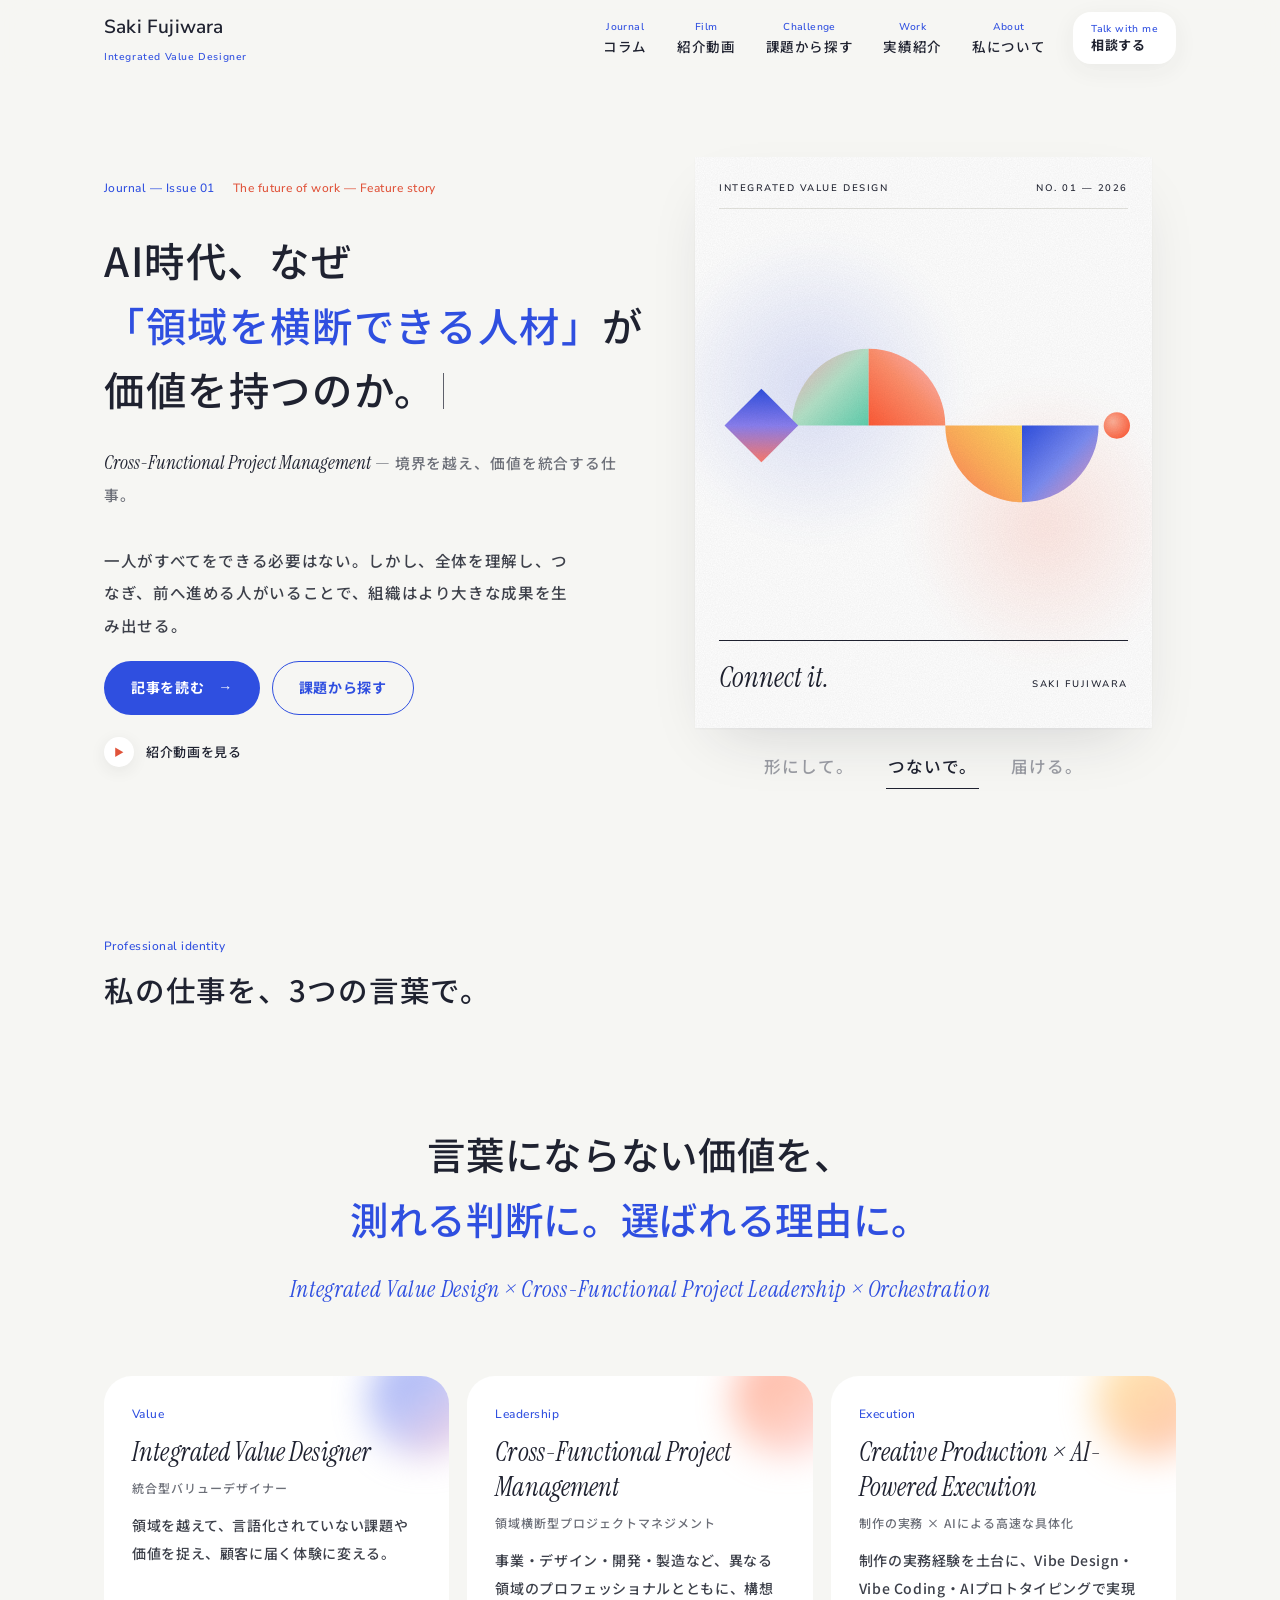
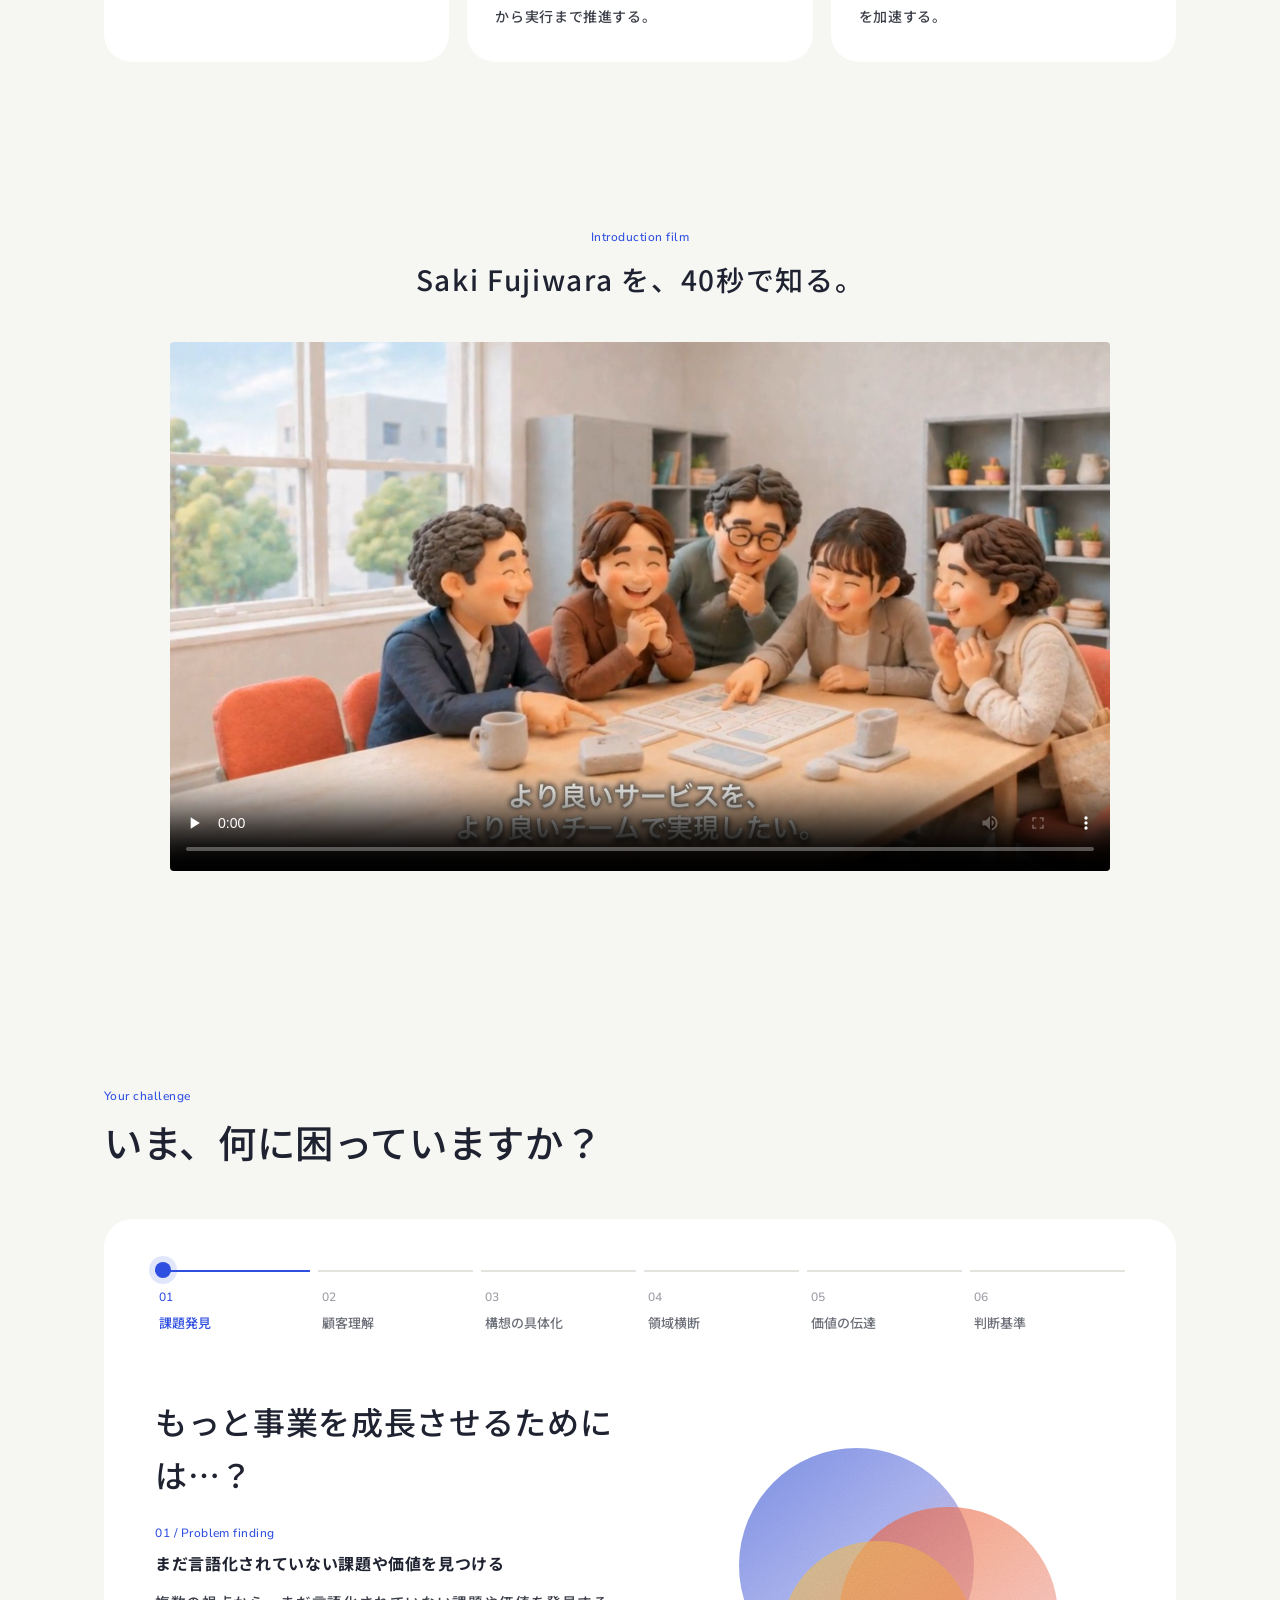
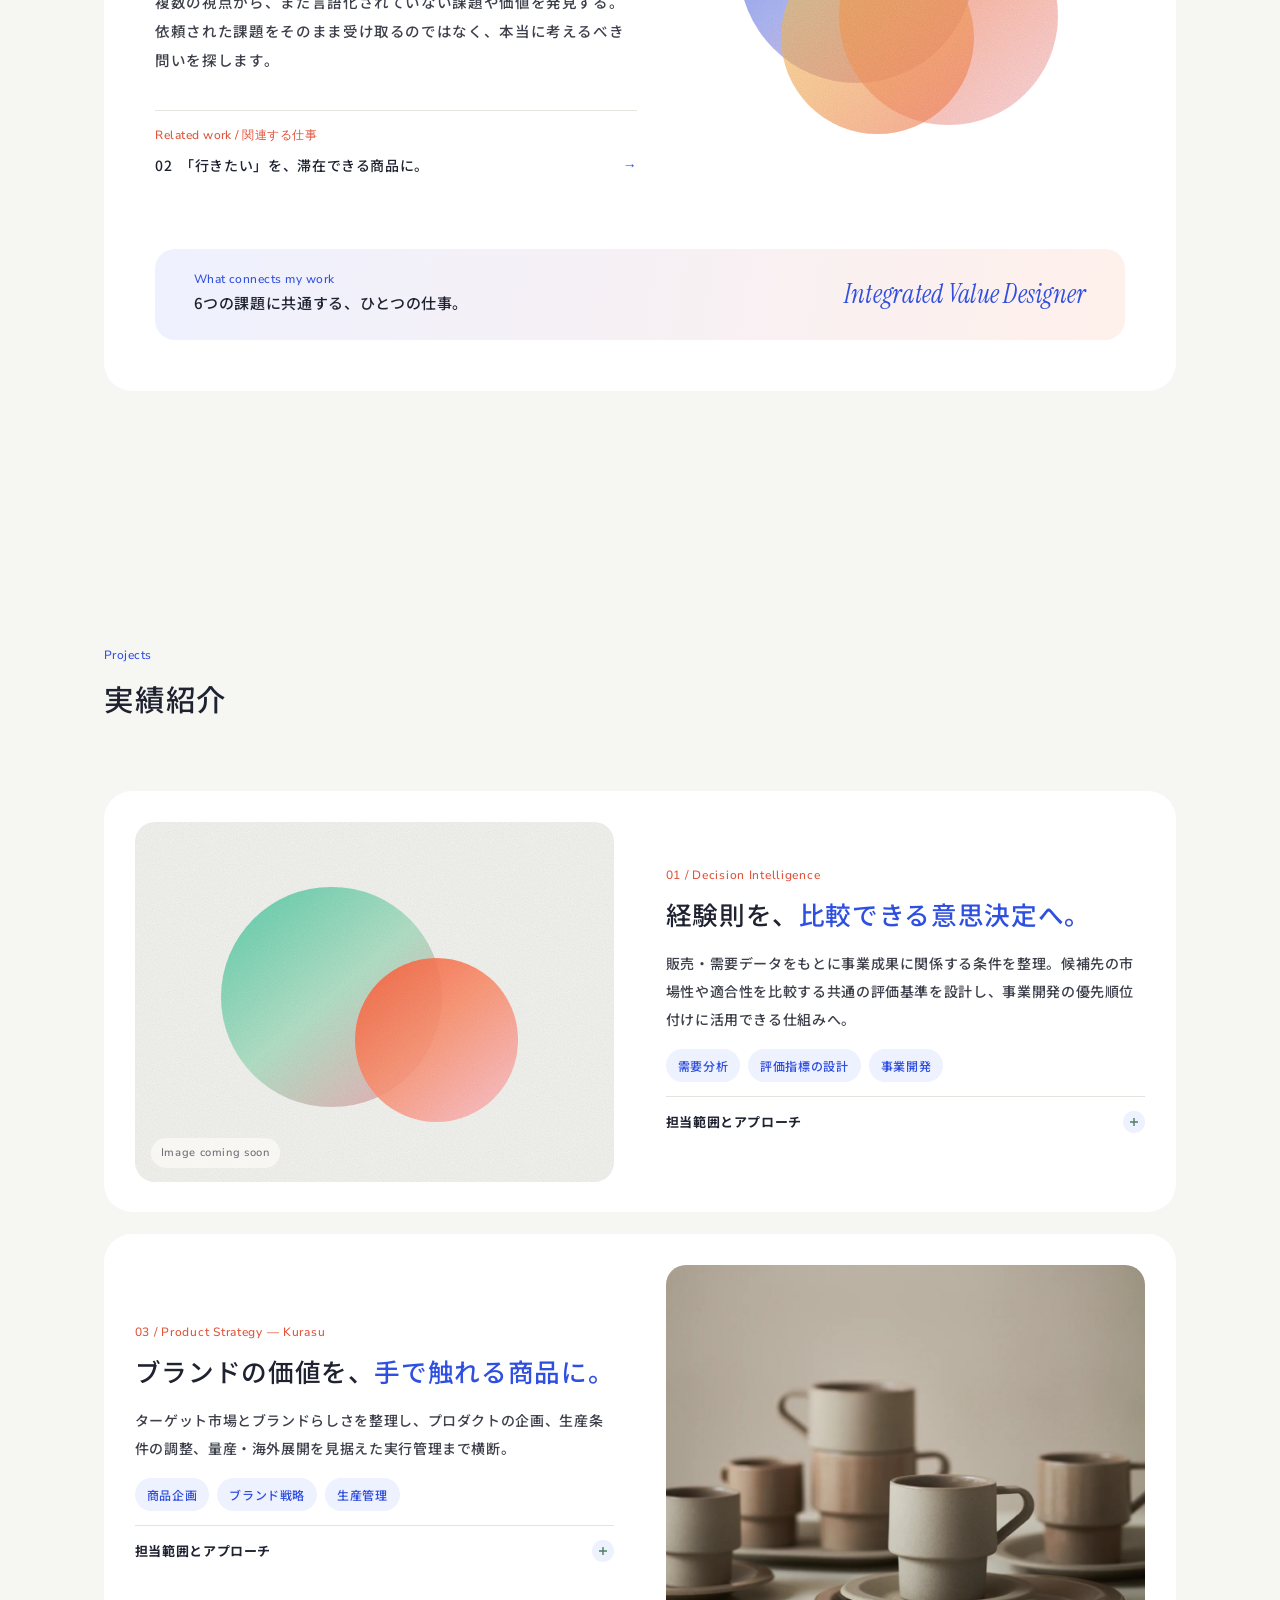
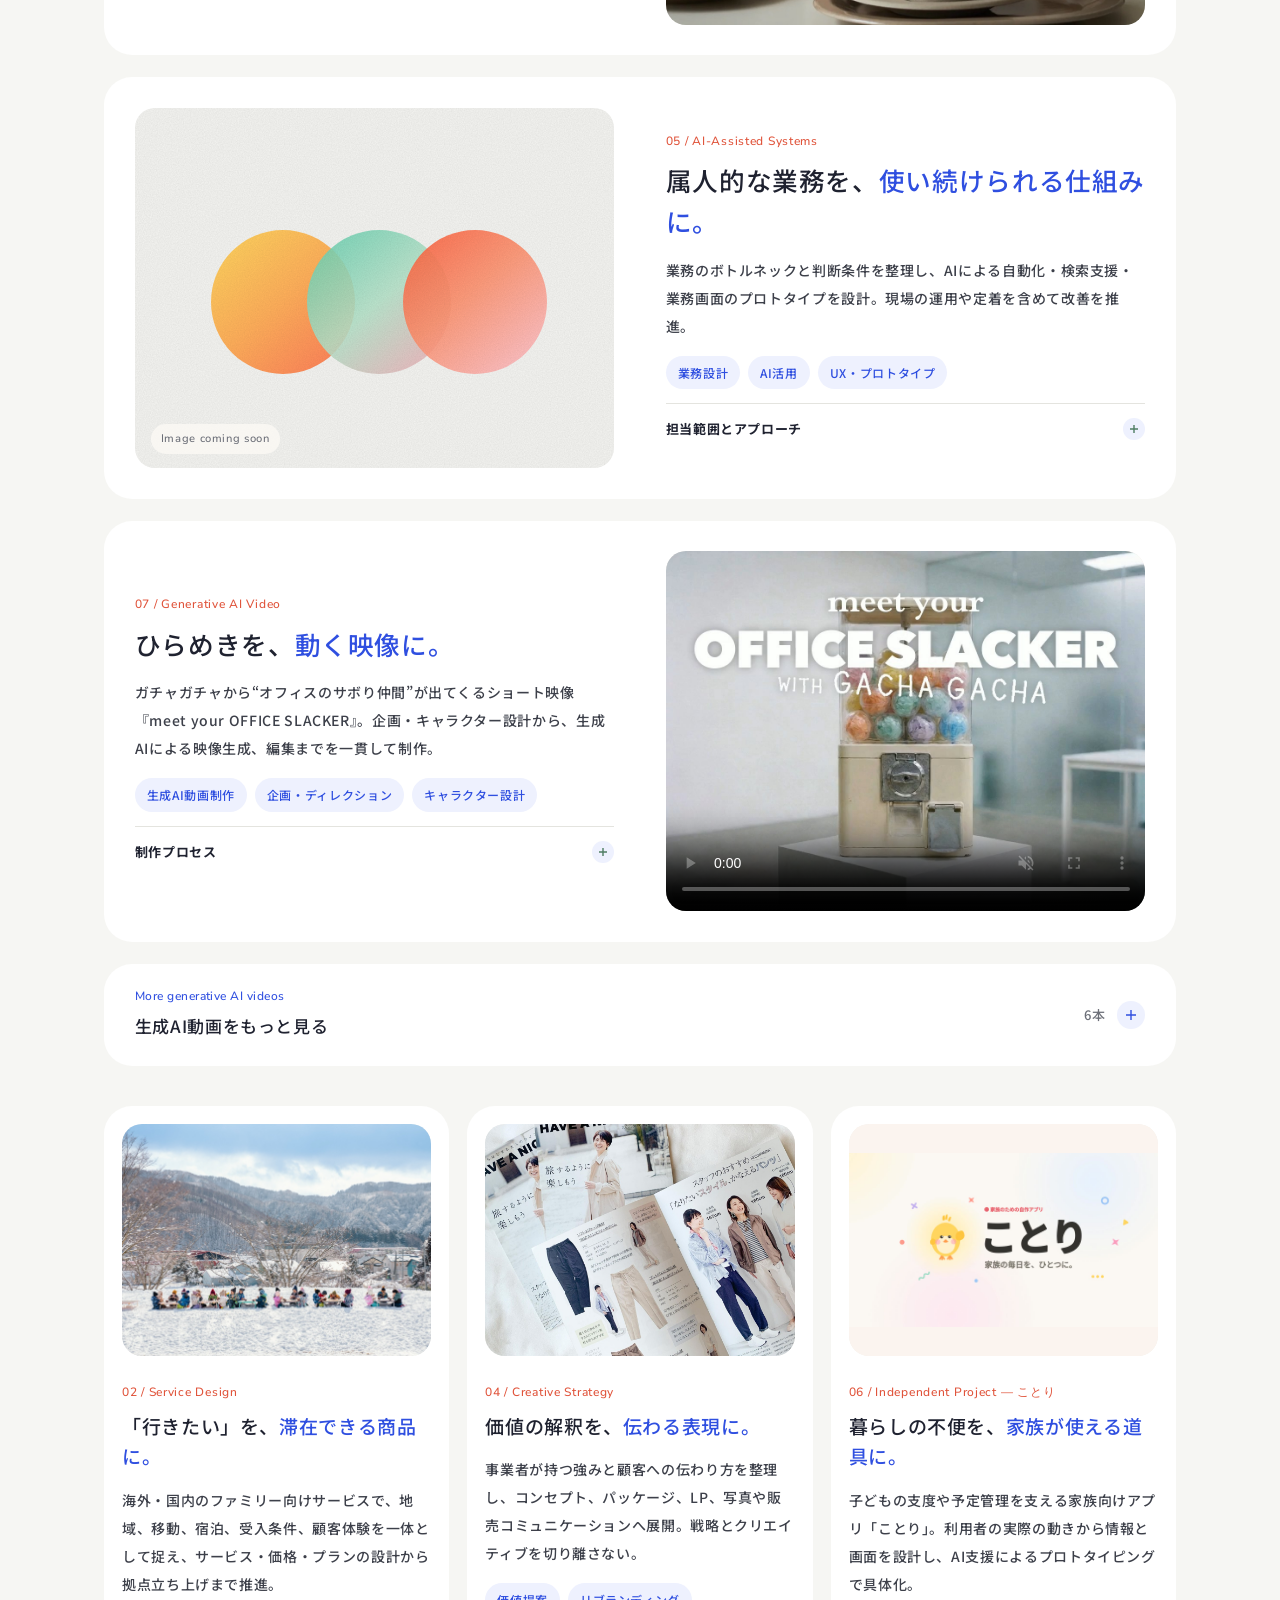
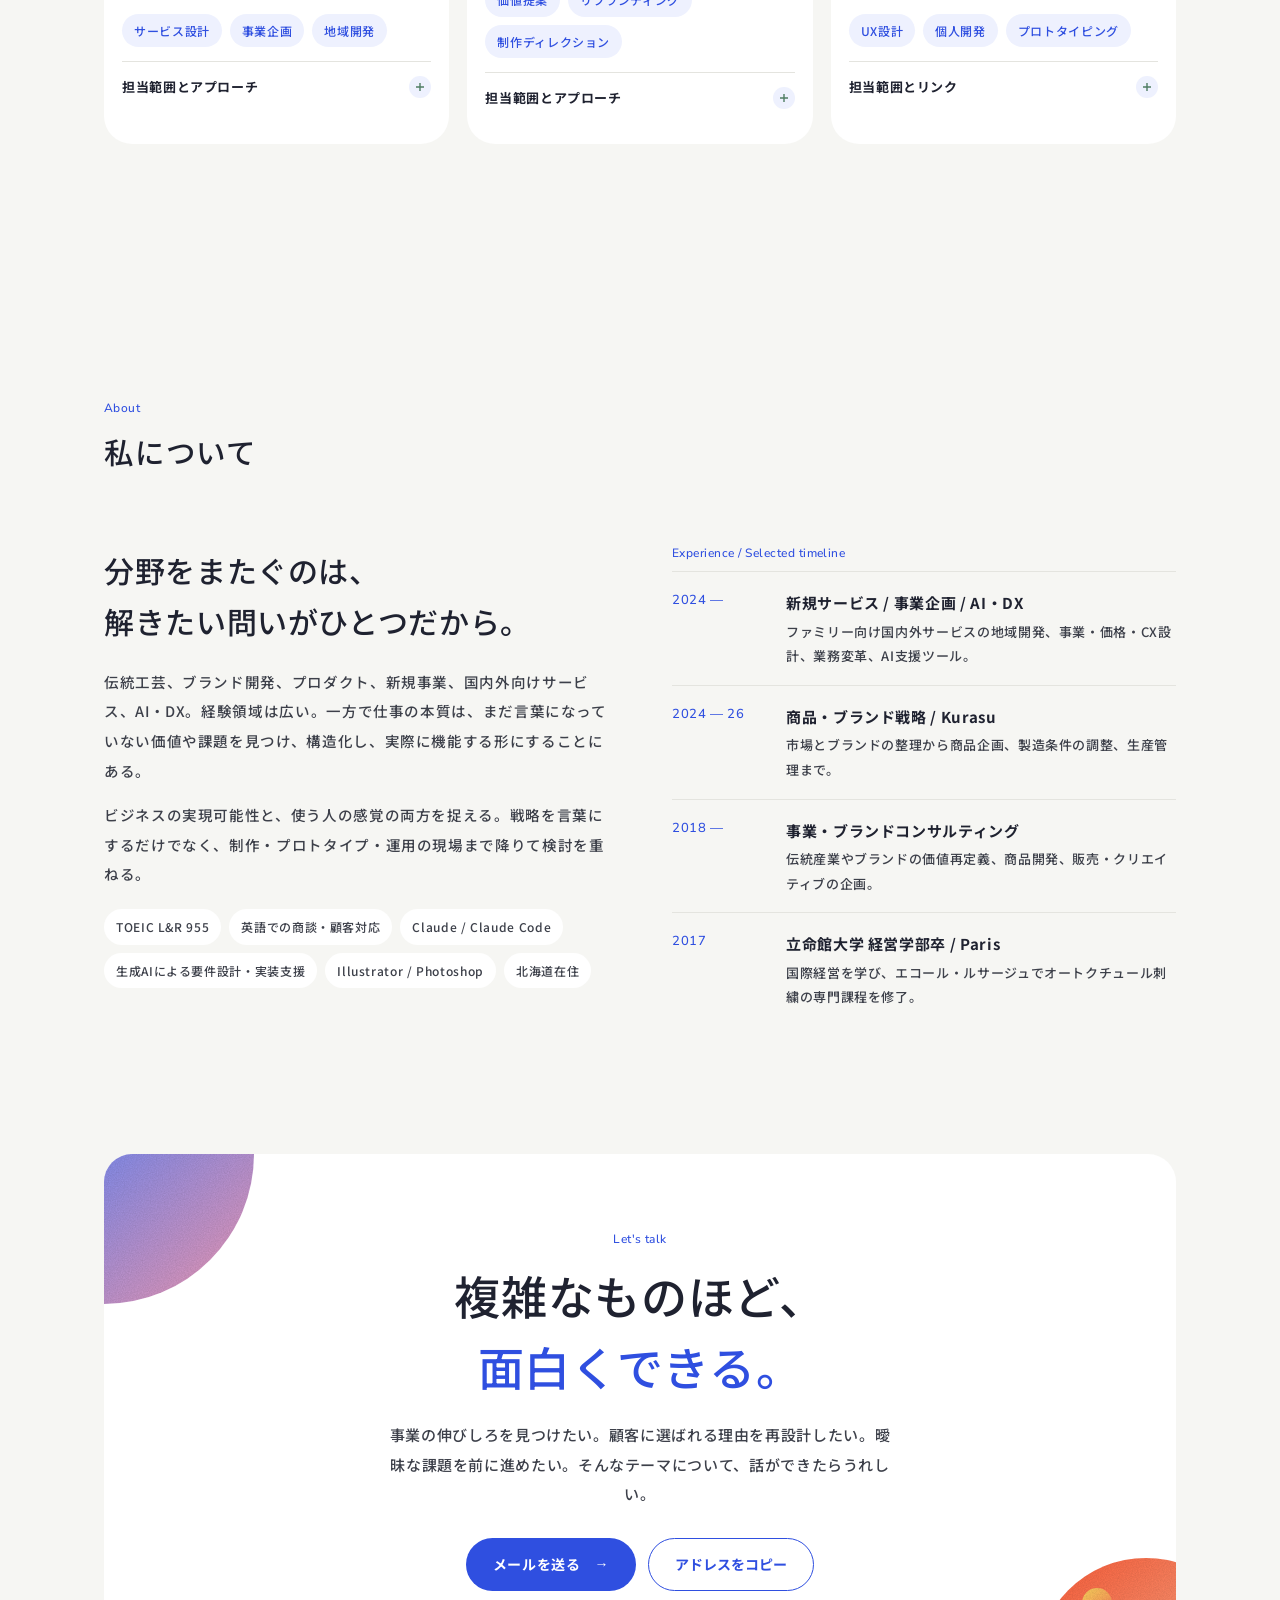
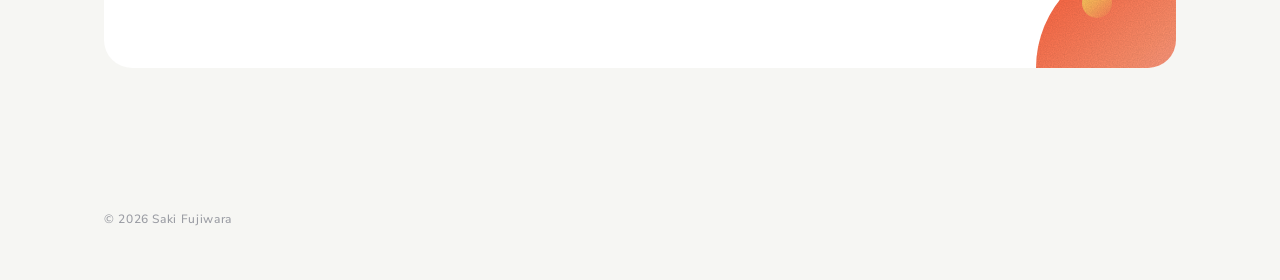
==== commit 641f5736: "English titles for all AI videos Co-Authored-By: Claude Opus 5.5 <noreply@anthropic.com>" ====
--- a/index.html
+++ b/index.html
@@ -369,12 +369,12 @@
   <details class="panel reel pop" id="ai-videos">
     <summary><span><span class="en">More generative AI videos</span>生成AI動画をもっと見る</span><span class="reel-count">6本</span></summary>
     <ul class="reel-grid">
-      <li class="reel-card"><div class="reel-media"><video class="autoplay" src="media/kinmokusei.mp4" poster="img/kinmokusei-poster.jpg" muted loop playsinline controls preload="none" aria-label="金木犀の柔軟剤CM風"></video></div><div class="reel-info"><b>金木犀の柔軟剤CM風</b><span>ショート映像・15秒・縦型</span><span class="reel-time">制作時間 約0.5日</span></div></li>
-      <li class="reel-card"><div class="reel-media"><video class="autoplay" src="media/intro.mp4" poster="img/intro-poster.jpg" muted loop playsinline controls preload="none" aria-label="自己紹介動画"></video></div><div class="reel-info"><b>自己紹介動画</b><span>紹介ムービー・40秒</span><span class="reel-time">制作時間 約0.5日</span></div></li>
-      <li class="reel-card"><div class="reel-media"><video class="autoplay" src="media/gacha.mp4" poster="img/gacha-poster.jpg" muted loop playsinline controls preload="none" aria-label="meet your OFFICE SLACKER"></video></div><div class="reel-info"><b>meet your OFFICE SLACKER</b><span>ショート映像・54秒</span><span class="reel-time">制作時間 約0.5日</span></div></li>
-      <li class="reel-card"><div class="reel-media"><video class="autoplay" src="media/dress.mp4" poster="img/dress-poster.jpg" muted loop playsinline controls preload="none" aria-label="ドレス"></video></div><div class="reel-info"><b>ドレス</b><span>ショート映像・15秒・縦型</span><span class="reel-time">制作時間 約0.3日</span></div></li>
-      <li class="reel-card is-wip"><div class="reel-media"><div class="reel-wip"><span class="it">Coming soon</span>制作中</div></div><div class="reel-info"><b>コスメ</b><span>ショート映像</span><span class="reel-time">制作時間 約0.5日（予定）</span></div></li>
-      <li class="reel-card is-wip"><div class="reel-media"><div class="reel-wip"><span class="it">Coming soon</span>制作中</div></div><div class="reel-info"><b>meet your OFFICE SLACKER vol.2</b><span>ショート映像</span><span class="reel-time">制作時間 約0.1日（予定）</span><span class="reel-note">1本目の制作の型を再利用</span></div></li>
+      <li class="reel-card"><div class="reel-media"><video class="autoplay" src="media/kinmokusei.mp4" poster="img/kinmokusei-poster.jpg" muted loop playsinline controls preload="none" aria-label="Osmanthus Fabric Softener Commercial"></video></div><div class="reel-info"><b>Osmanthus Fabric Softener Commercial</b><span>ショート映像・15秒・縦型</span><span class="reel-time">制作時間 約0.3日</span></div></li>
+      <li class="reel-card"><div class="reel-media"><video class="autoplay" src="media/intro.mp4" poster="img/intro-poster.jpg" muted loop playsinline controls preload="none" aria-label="Self-Introduction Film"></video></div><div class="reel-info"><b>Self-Introduction Film</b><span>紹介ムービー・40秒</span><span class="reel-time">制作時間 約0.3日</span></div></li>
+      <li class="reel-card"><div class="reel-media"><video class="autoplay" src="media/gacha.mp4" poster="img/gacha-poster.jpg" muted loop playsinline controls preload="none" aria-label="meet your OFFICE SLACKER"></video></div><div class="reel-info"><b>meet your OFFICE SLACKER</b><span>ショート映像・54秒</span><span class="reel-time">制作時間 約0.3日</span></div></li>
+      <li class="reel-card"><div class="reel-media"><video class="autoplay" src="media/dress.mp4" poster="img/dress-poster.jpg" muted loop playsinline controls preload="none" aria-label="Dress Atelier"></video></div><div class="reel-info"><b>Dress Atelier</b><span>ショート映像・15秒・縦型</span><span class="reel-time">制作時間 約0.1日</span></div></li>
+      <li class="reel-card is-wip"><div class="reel-media"><div class="reel-wip"><span class="it">Coming soon</span>制作中</div></div><div class="reel-info"><b>Winter Lip Gloss Commercial</b><span>ショート映像</span><span class="reel-time">制作時間 約0.3日（予定）</span></div></li>
+      <li class="reel-card"><div class="reel-media"><video class="autoplay" src="media/gacha2.mp4" poster="img/gacha2-poster.jpg" muted loop playsinline controls preload="none" aria-label="meet your OFFICE SLACKER vol.2"></video></div><div class="reel-info"><b>meet your OFFICE SLACKER vol.2</b><span>ショート映像・55秒</span><span class="reel-time">制作時間 約0.1日</span></div></li>
     </ul>
   </details>
 
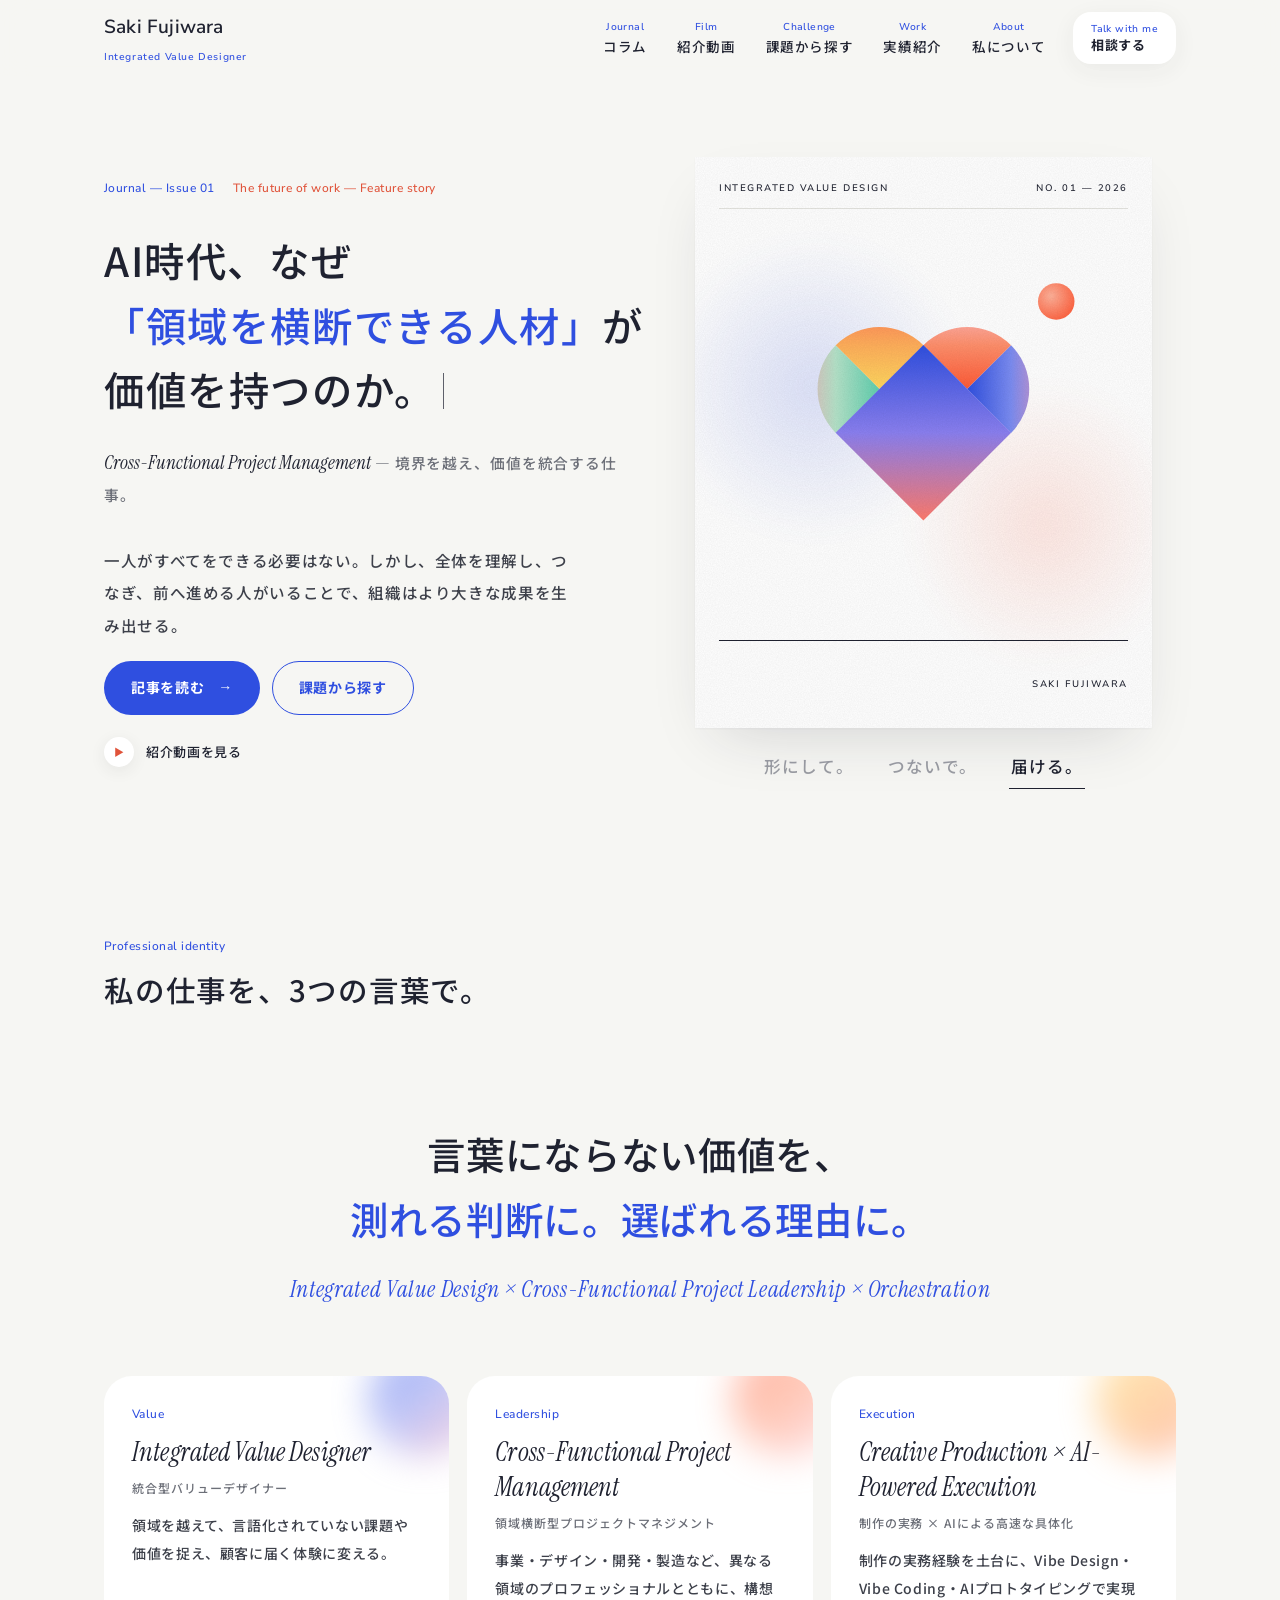
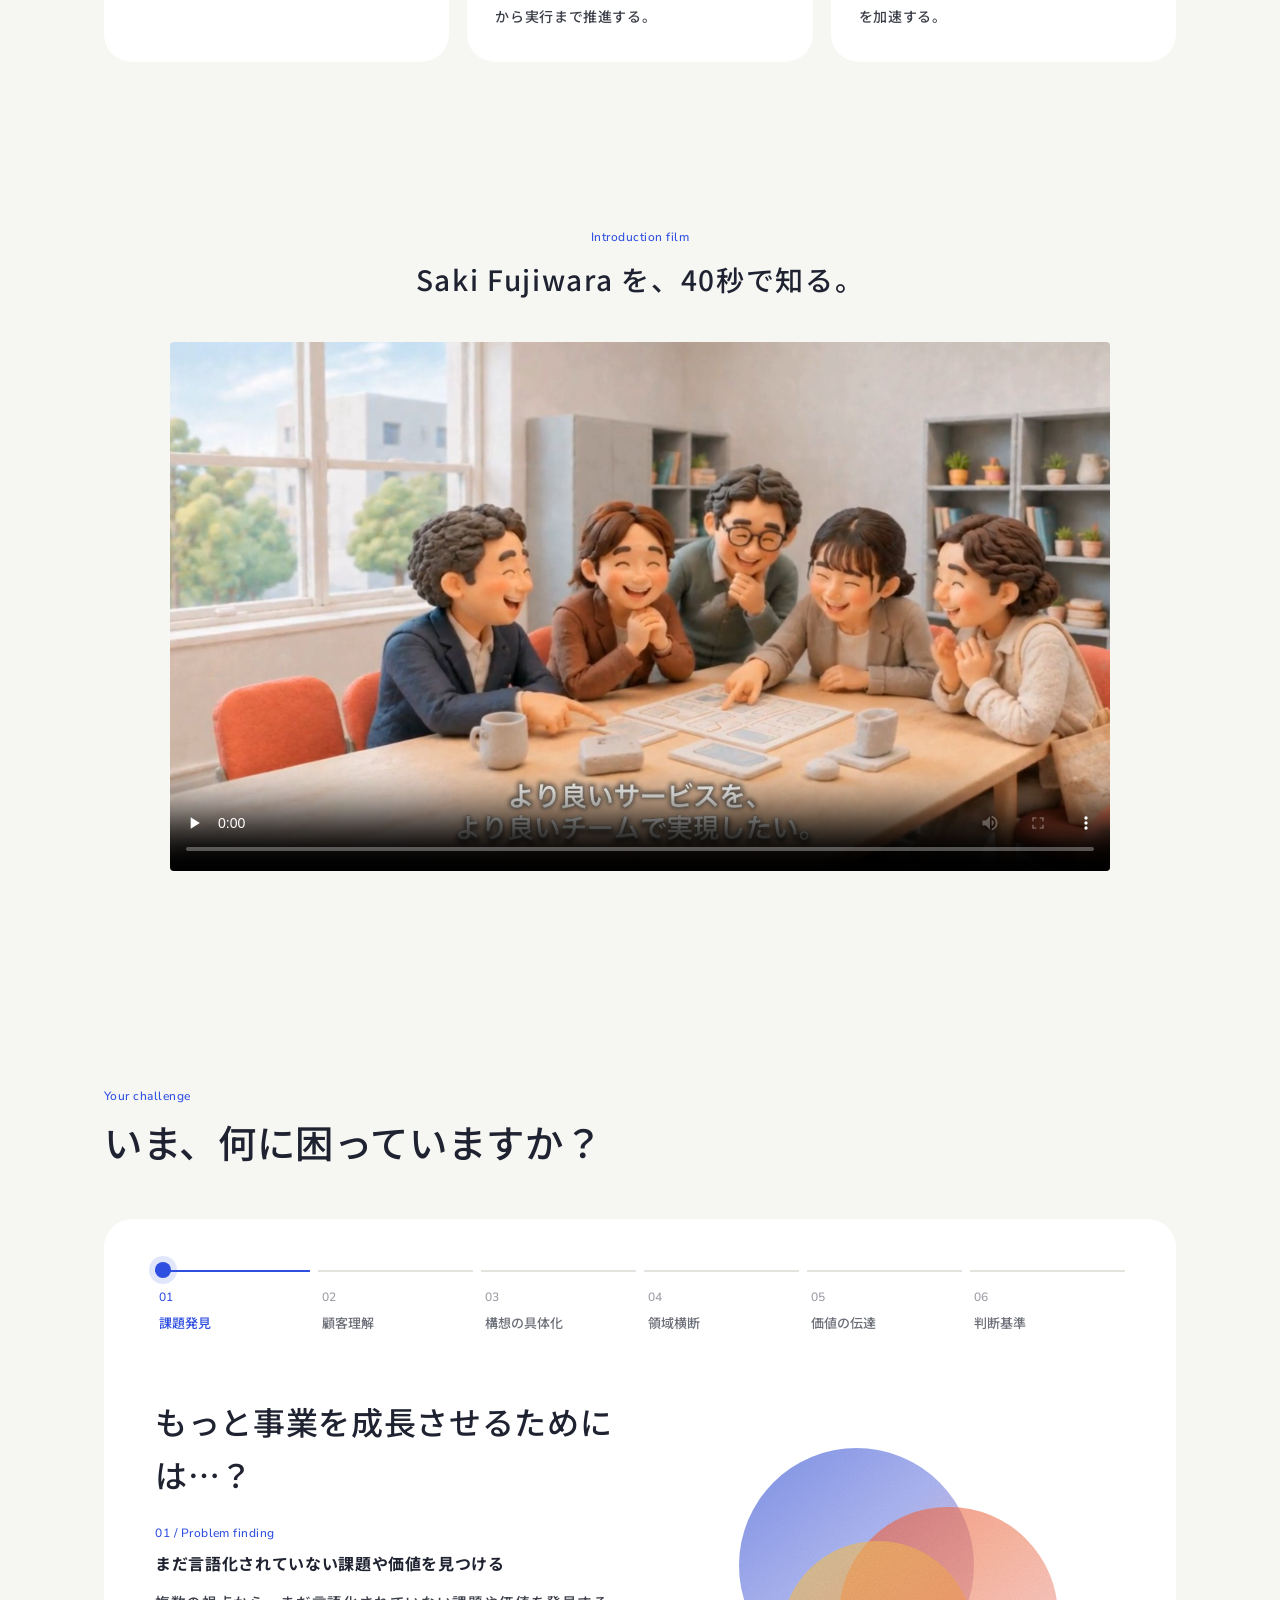
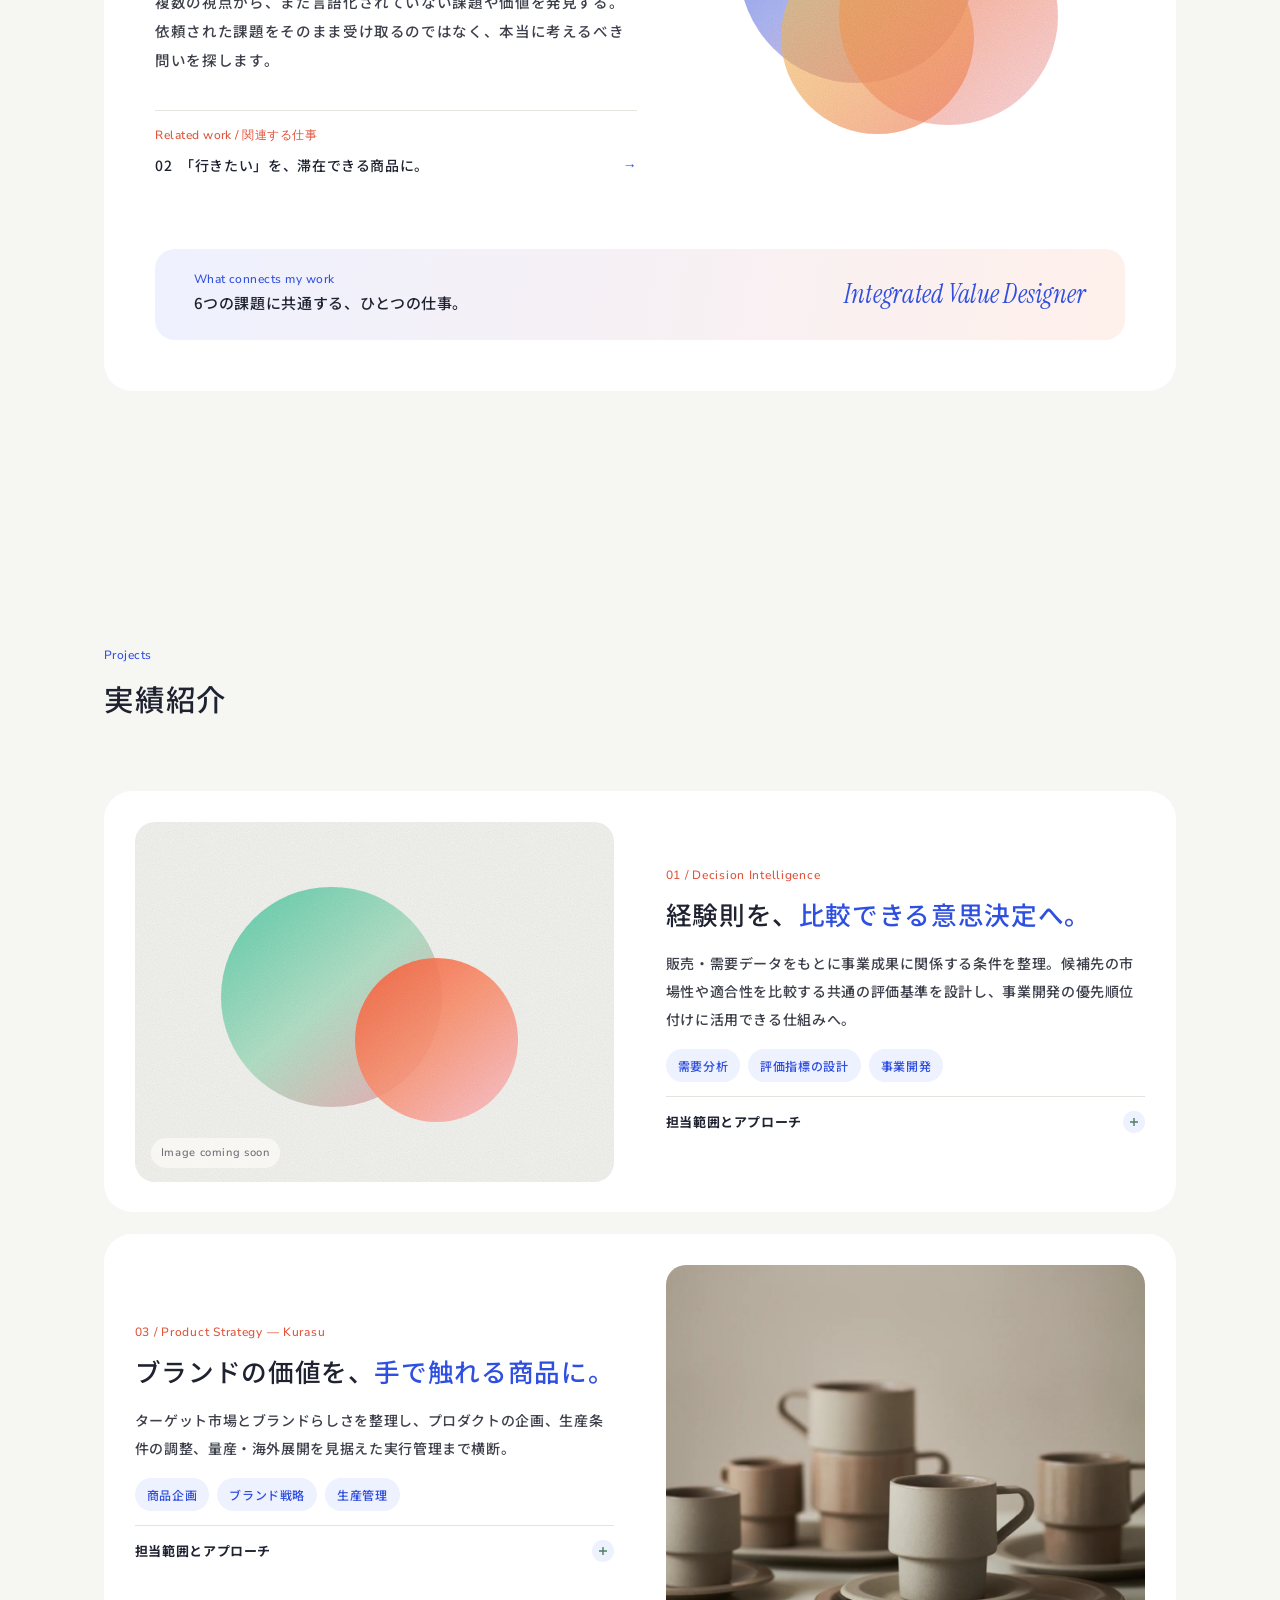
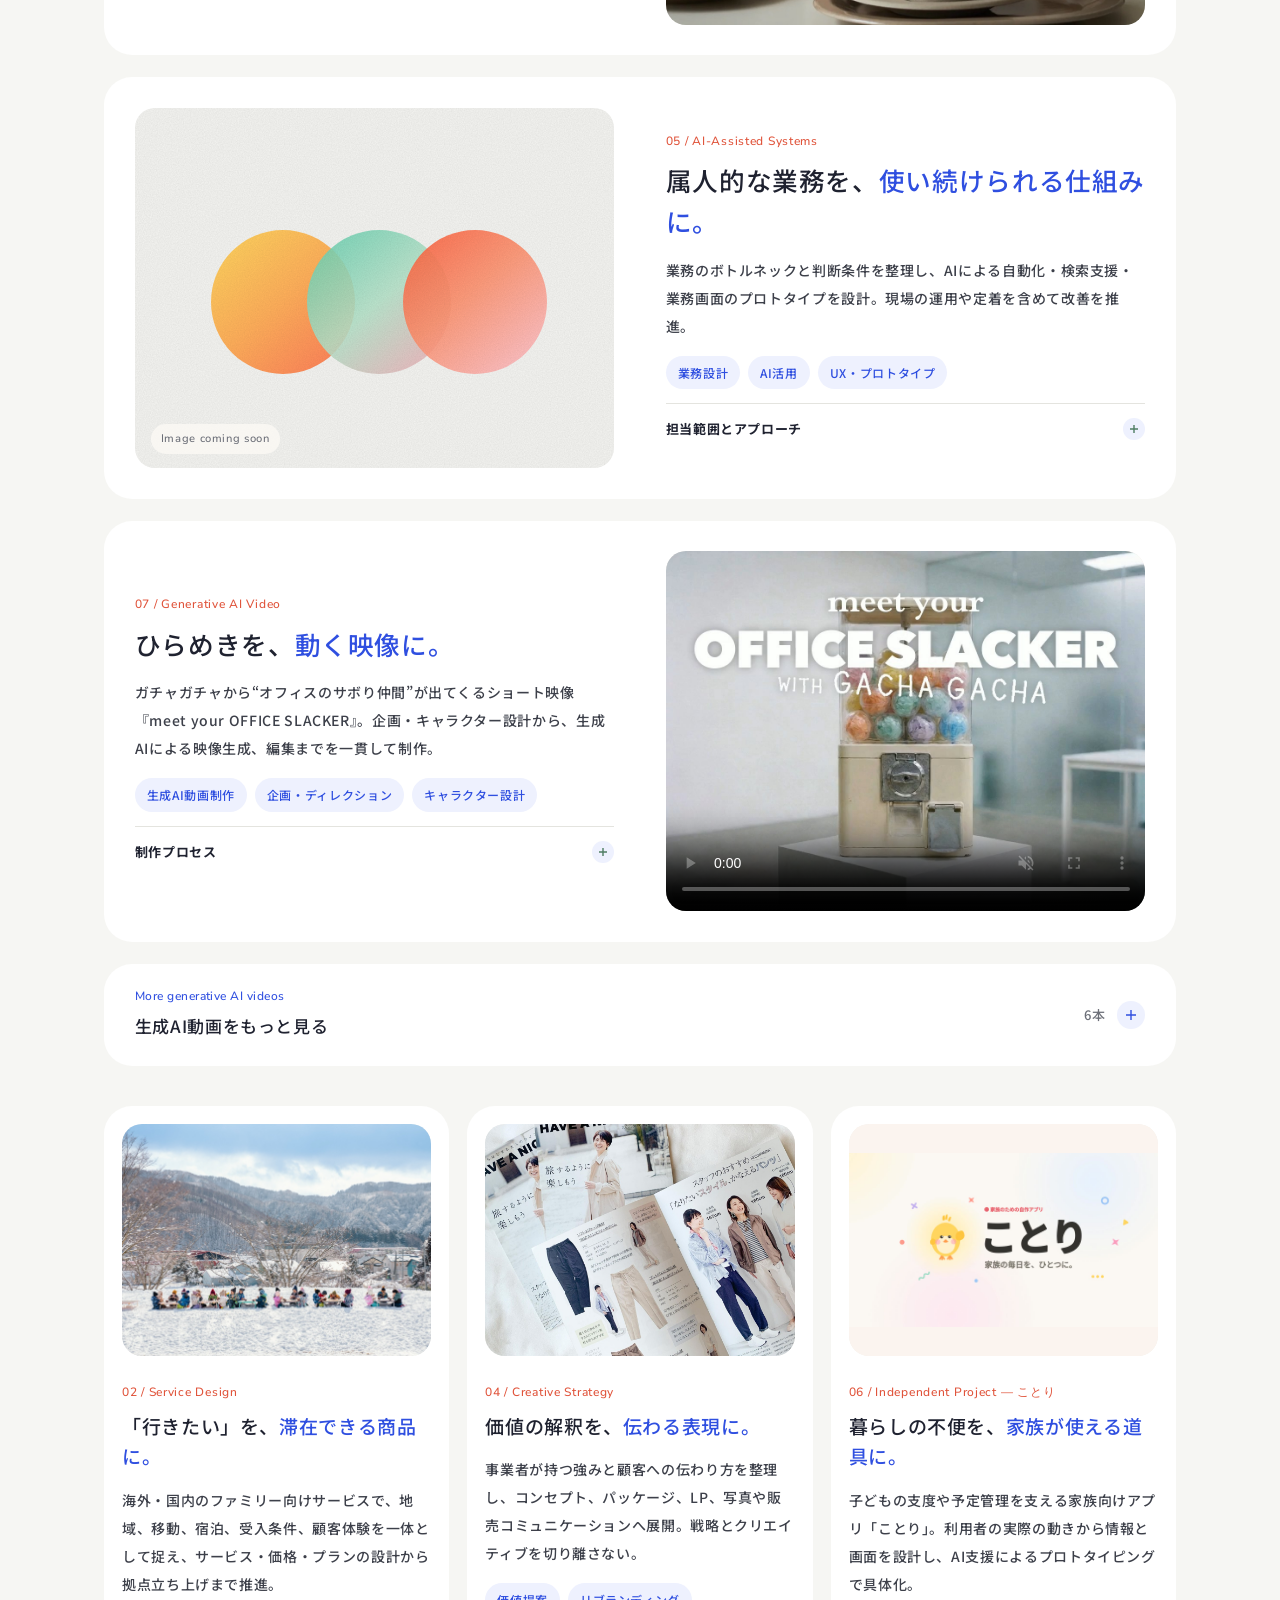
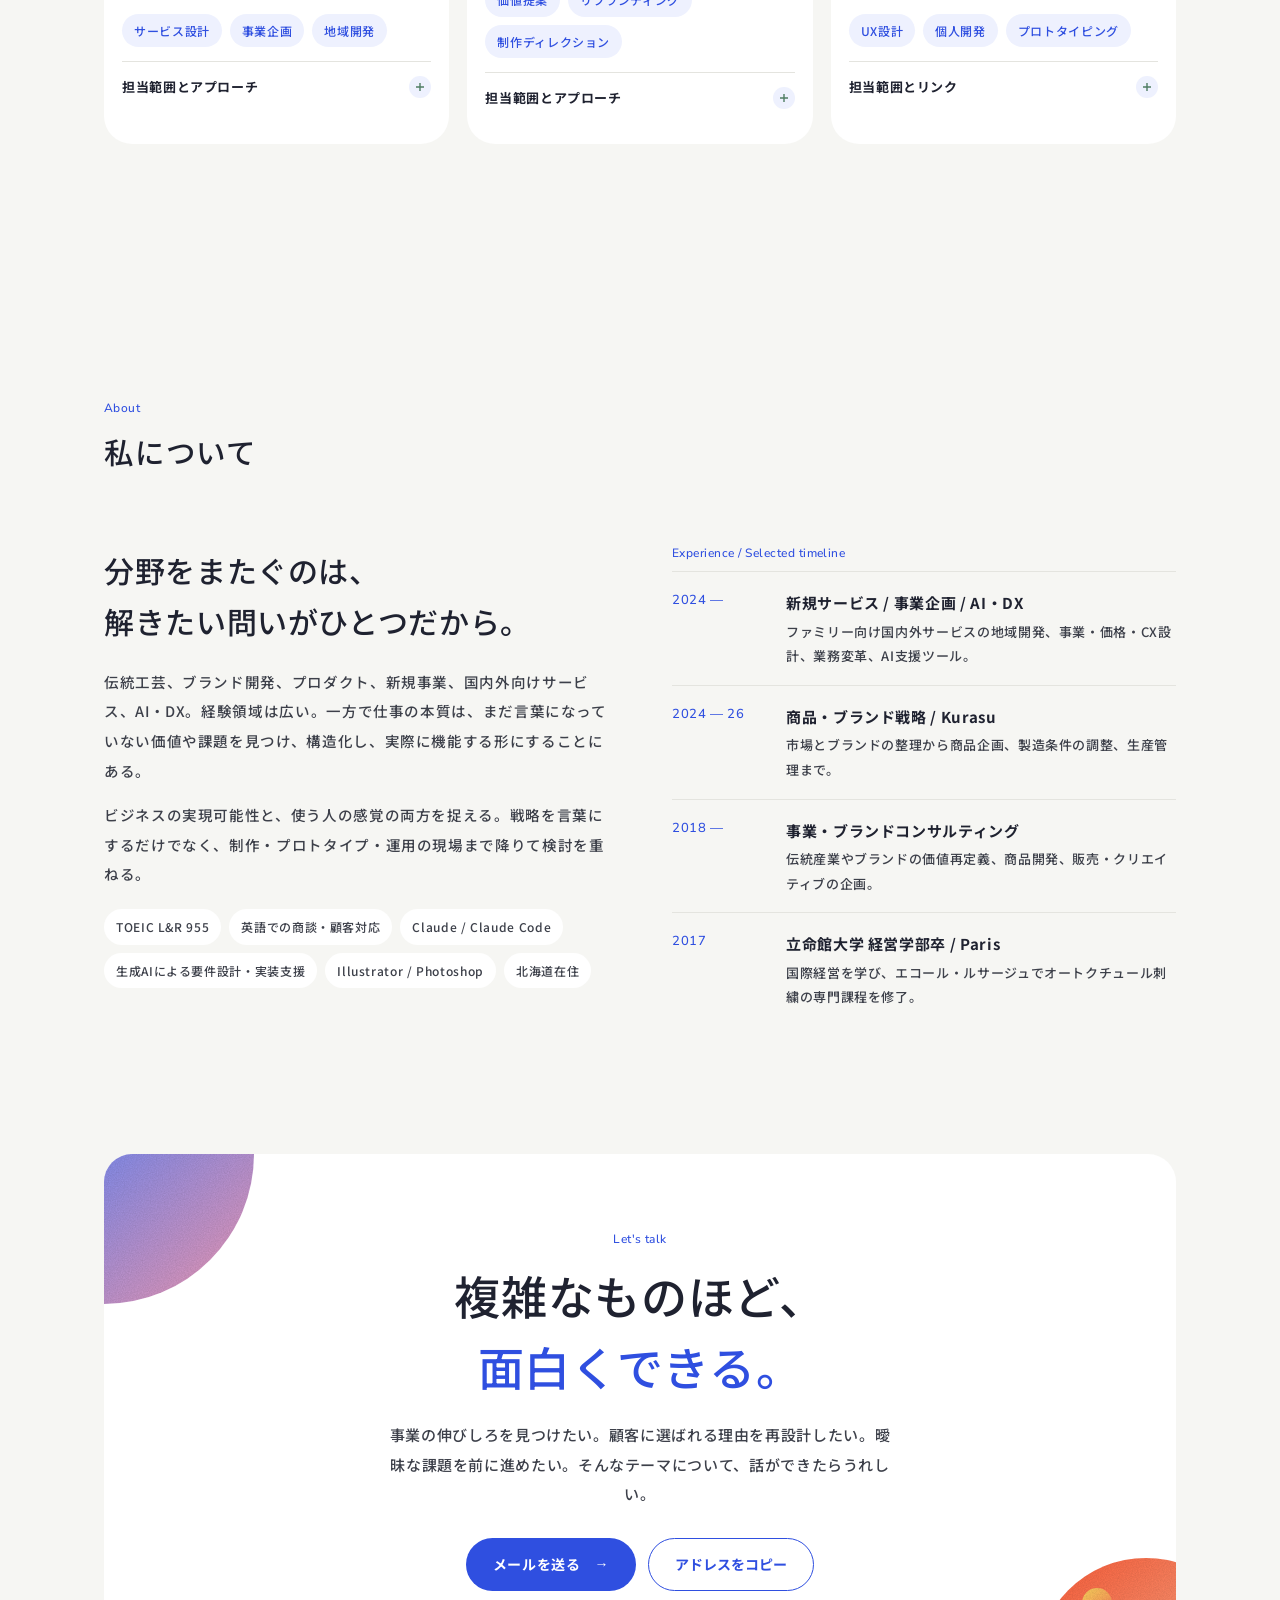
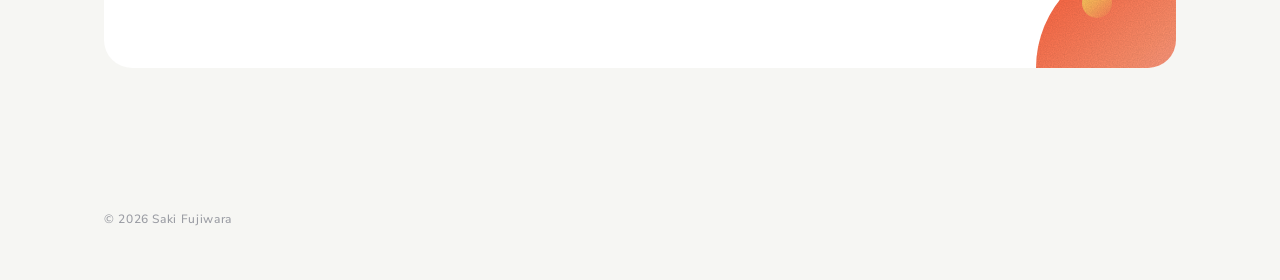
==== commit 972833f2: "Add intent tags to AI videos Co-Authored-By: Claude Opus 5.5 <noreply@anthropic.com>" ====
--- a/index.html
+++ b/index.html
@@ -129,6 +129,8 @@
 .reel-info b{font-size:15px;font-weight:500;color:var(--ink)}
 .reel-time{color:var(--blue);font-weight:600}
 .reel-note{color:var(--muted);font-size:11.5px}
+.reel-tags{display:flex;flex-wrap:wrap;gap:6px;margin-top:8px}
+.reel-tags span{font-size:11.5px;color:var(--blue);background:var(--tint);border-radius:99px;padding:3px 10px}
 @media(max-width:900px){.reel-grid{grid-template-columns:1fr 1fr}}
 @media(max-width:560px){.reel-grid{grid-template-columns:1fr}}
 
@@ -369,12 +371,12 @@
   <details class="panel reel pop" id="ai-videos">
     <summary><span><span class="en">More generative AI videos</span>生成AI動画をもっと見る</span><span class="reel-count">6本</span></summary>
     <ul class="reel-grid">
-      <li class="reel-card"><div class="reel-media"><video class="autoplay" src="media/kinmokusei.mp4" poster="img/kinmokusei-poster.jpg" muted loop playsinline controls preload="none" aria-label="Osmanthus Fabric Softener Commercial"></video></div><div class="reel-info"><b>Osmanthus Fabric Softener Commercial</b><span>ショート映像・15秒・縦型</span><span class="reel-time">制作時間 約0.3日</span></div></li>
-      <li class="reel-card"><div class="reel-media"><video class="autoplay" src="media/intro.mp4" poster="img/intro-poster.jpg" muted loop playsinline controls preload="none" aria-label="Self-Introduction Film"></video></div><div class="reel-info"><b>Self-Introduction Film</b><span>紹介ムービー・40秒</span><span class="reel-time">制作時間 約0.3日</span></div></li>
-      <li class="reel-card"><div class="reel-media"><video class="autoplay" src="media/gacha.mp4" poster="img/gacha-poster.jpg" muted loop playsinline controls preload="none" aria-label="meet your OFFICE SLACKER"></video></div><div class="reel-info"><b>meet your OFFICE SLACKER</b><span>ショート映像・54秒</span><span class="reel-time">制作時間 約0.3日</span></div></li>
-      <li class="reel-card"><div class="reel-media"><video class="autoplay" src="media/dress.mp4" poster="img/dress-poster.jpg" muted loop playsinline controls preload="none" aria-label="Dress Atelier"></video></div><div class="reel-info"><b>Dress Atelier</b><span>ショート映像・15秒・縦型</span><span class="reel-time">制作時間 約0.1日</span></div></li>
-      <li class="reel-card is-wip"><div class="reel-media"><div class="reel-wip"><span class="it">Coming soon</span>制作中</div></div><div class="reel-info"><b>Winter Lip Gloss Commercial</b><span>ショート映像</span><span class="reel-time">制作時間 約0.3日（予定）</span></div></li>
-      <li class="reel-card"><div class="reel-media"><video class="autoplay" src="media/gacha2.mp4" poster="img/gacha2-poster.jpg" muted loop playsinline controls preload="none" aria-label="meet your OFFICE SLACKER vol.2"></video></div><div class="reel-info"><b>meet your OFFICE SLACKER vol.2</b><span>ショート映像・55秒</span><span class="reel-time">制作時間 約0.1日</span></div></li>
+      <li class="reel-card"><div class="reel-media"><video class="autoplay" src="media/kinmokusei.mp4" poster="img/kinmokusei-poster.jpg" muted loop playsinline controls preload="none" aria-label="Osmanthus Fabric Softener Commercial"></video></div><div class="reel-info"><b>Osmanthus Fabric Softener Commercial</b><span>ショート映像・15秒・縦型</span><span class="reel-time">制作時間 約0.3日</span><span class="reel-tags"><span>#商品CM風</span><span>#シネマティック</span><span>#世界観づくり</span></span></div></li>
+      <li class="reel-card"><div class="reel-media"><video class="autoplay" src="media/intro.mp4" poster="img/intro-poster.jpg" muted loop playsinline controls preload="none" aria-label="Self-Introduction Film"></video></div><div class="reel-info"><b>Self-Introduction Film</b><span>紹介ムービー・40秒</span><span class="reel-time">制作時間 約0.3日</span><span class="reel-tags"><span>#クレイキャラ</span><span>#ナレーション</span><span>#サービスCM風</span></span></div></li>
+      <li class="reel-card"><div class="reel-media"><video class="autoplay" src="media/gacha.mp4" poster="img/gacha-poster.jpg" muted loop playsinline controls preload="none" aria-label="meet your OFFICE SLACKER"></video></div><div class="reel-info"><b>meet your OFFICE SLACKER</b><span>ショート映像・54秒</span><span class="reel-time">制作時間 約0.3日</span><span class="reel-tags"><span>#つくってみた</span><span>#ゆるキャラ</span><span>#無限ガチャ</span></span></div></li>
+      <li class="reel-card"><div class="reel-media"><video class="autoplay" src="media/dress.mp4" poster="img/dress-poster.jpg" muted loop playsinline controls preload="none" aria-label="Dress Atelier"></video></div><div class="reel-info"><b>Dress Atelier</b><span>ショート映像・15秒・縦型</span><span class="reel-time">制作時間 約0.1日</span><span class="reel-tags"><span>#ディテール</span><span>#質感</span><span>#ファンタジー</span></span></div></li>
+      <li class="reel-card is-wip"><div class="reel-media"><div class="reel-wip"><span class="it">Coming soon</span>制作中</div></div><div class="reel-info"><b>Winter Lip Gloss Commercial</b><span>ショート映像</span><span class="reel-time">制作時間 約0.3日（予定）</span><span class="reel-tags"><span>#商品CM風</span><span>#コスメ</span><span>#質感</span></span></div></li>
+      <li class="reel-card"><div class="reel-media"><video class="autoplay" src="media/gacha2.mp4" poster="img/gacha2-poster.jpg" muted loop playsinline controls preload="none" aria-label="meet your OFFICE SLACKER vol.2"></video></div><div class="reel-info"><b>meet your OFFICE SLACKER vol.2</b><span>ショート映像・55秒</span><span class="reel-time">制作時間 約0.1日</span><span class="reel-tags"><span>#つくってみた</span><span>#ゆるキャラ</span><span>#無限ガチャ</span></span></div></li>
     </ul>
   </details>
 
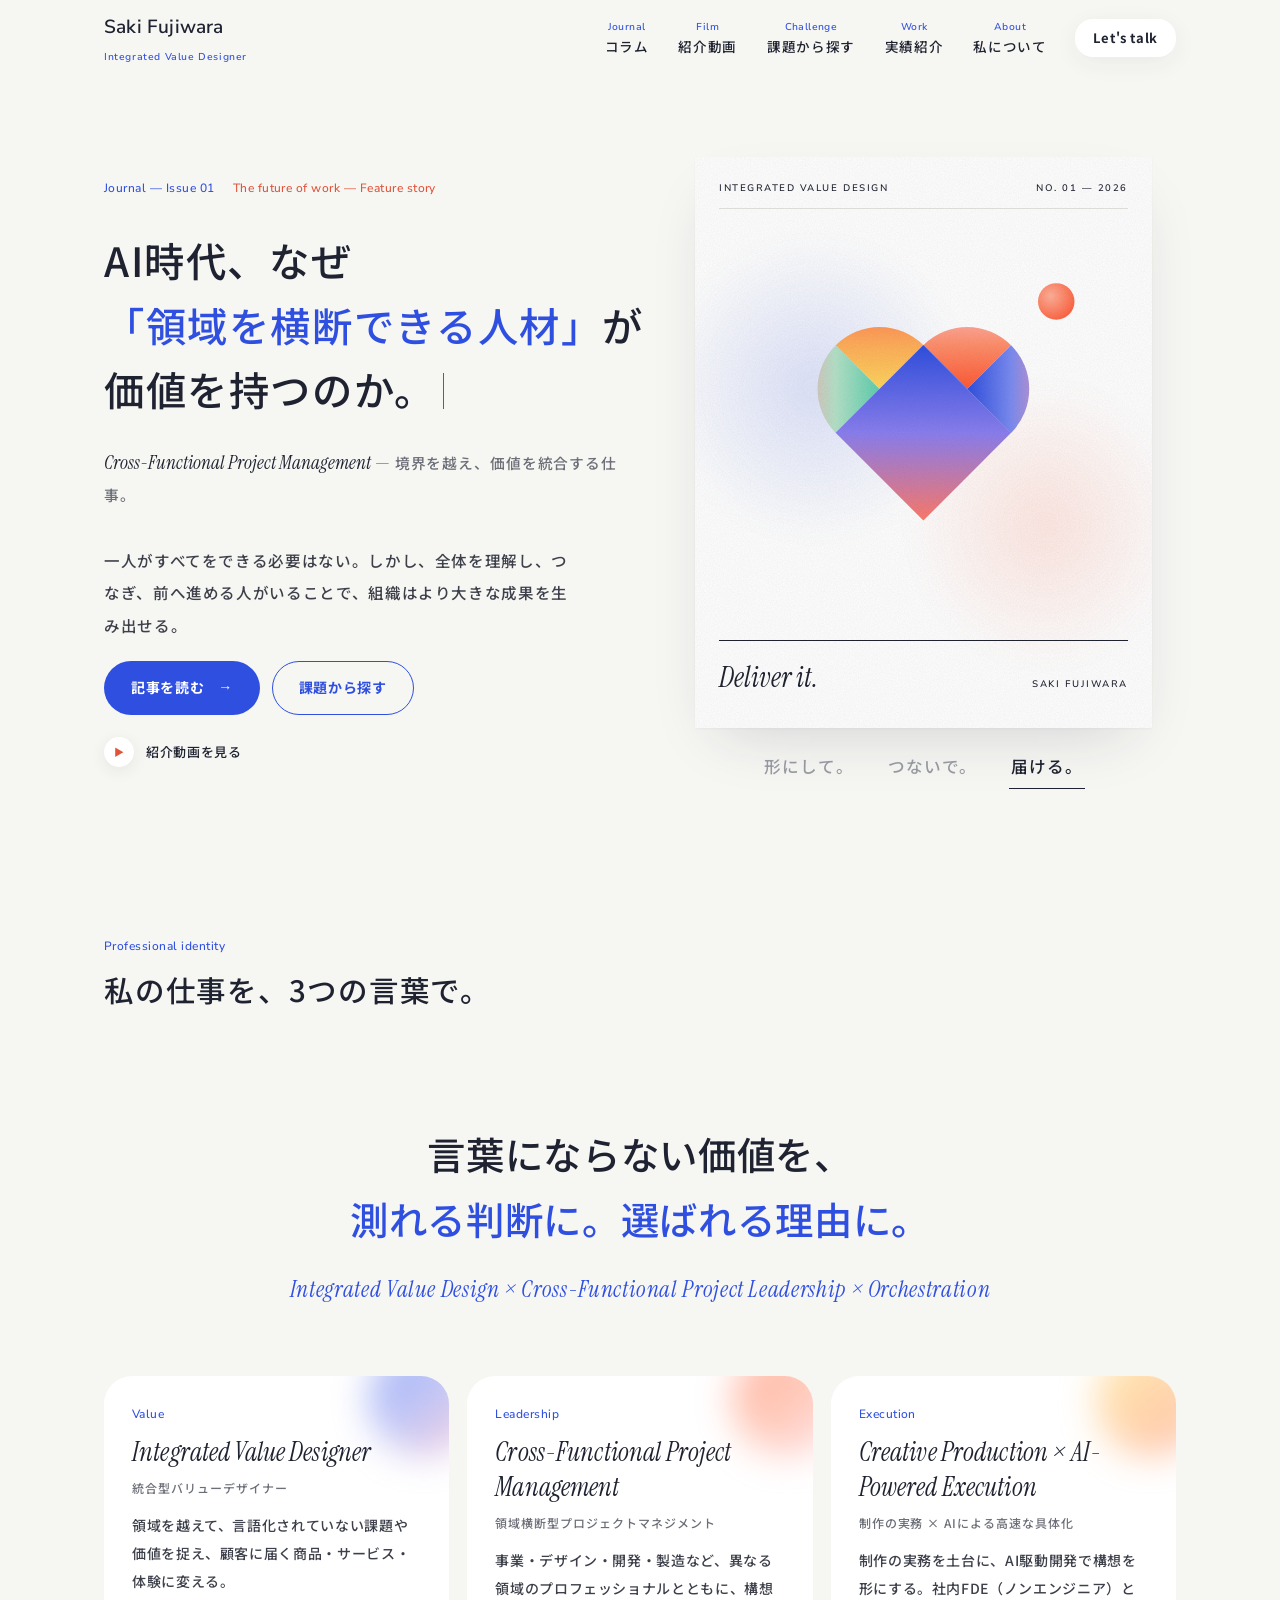
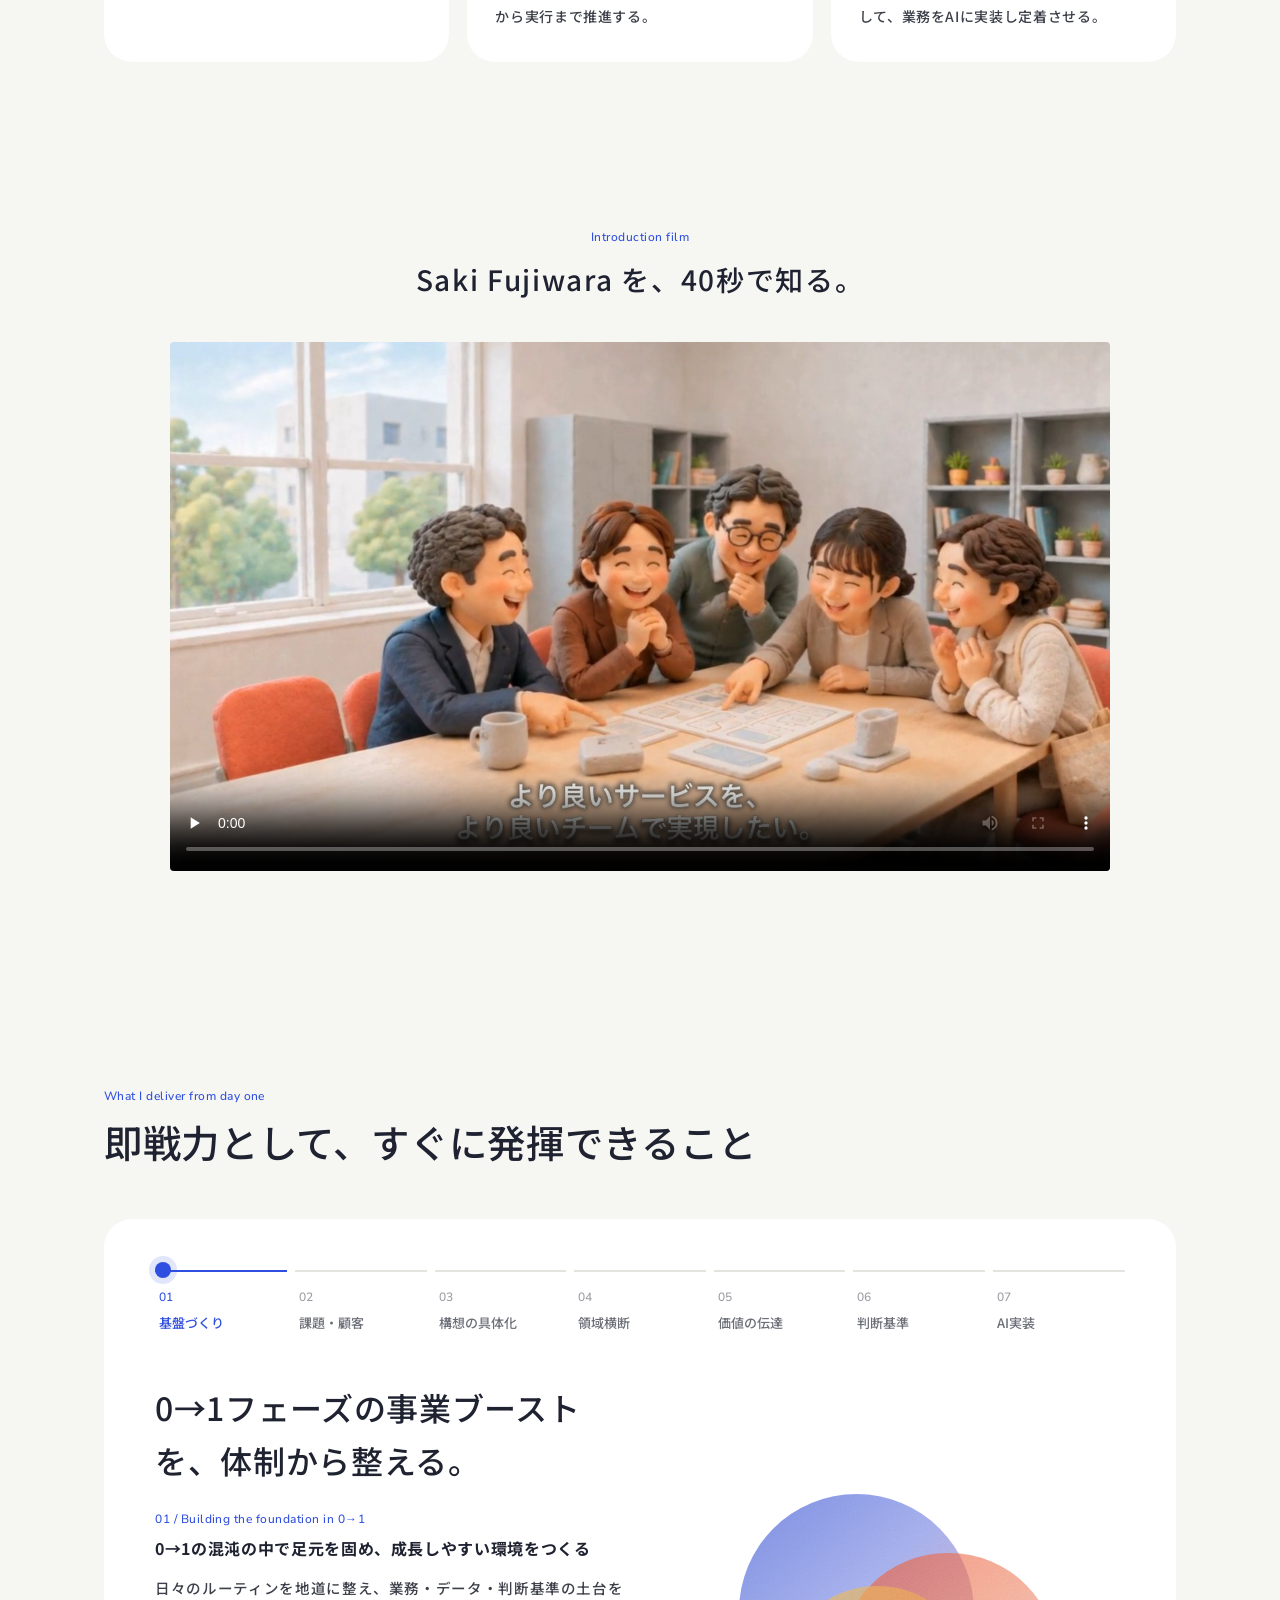
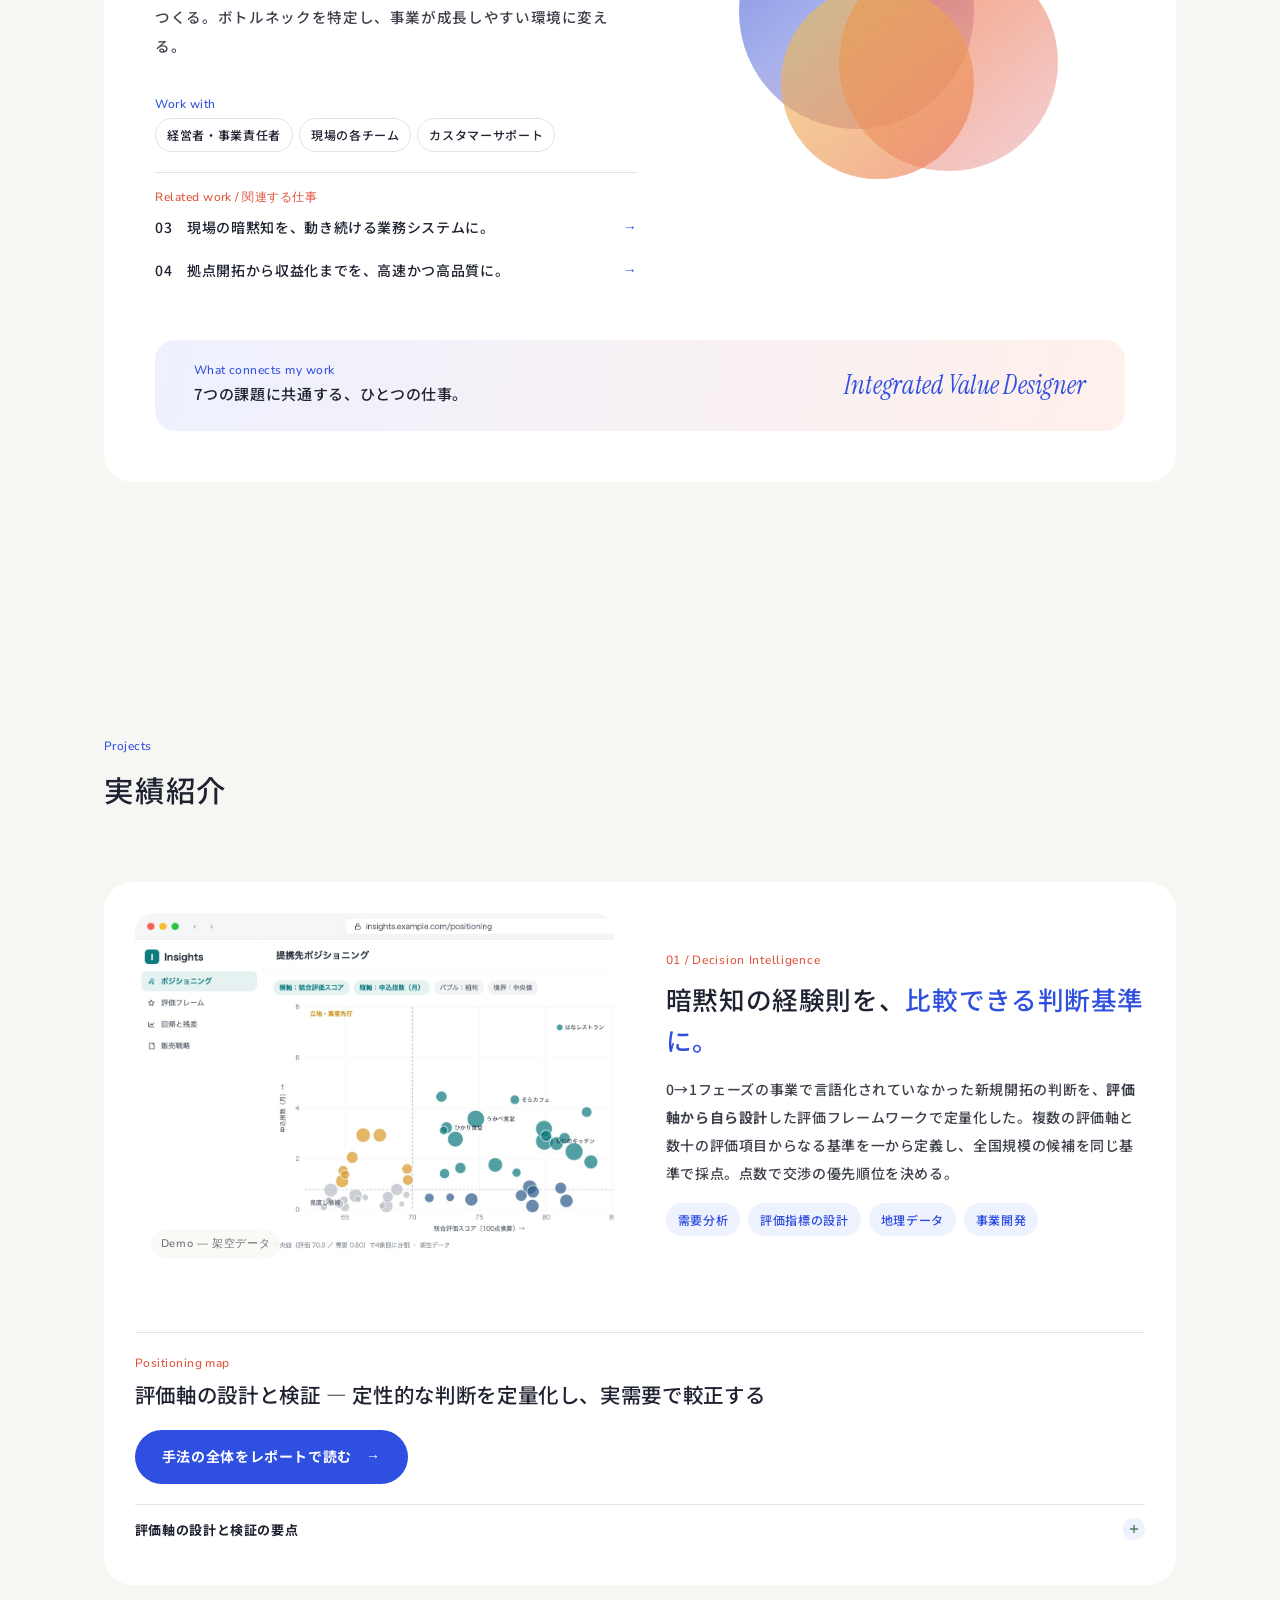
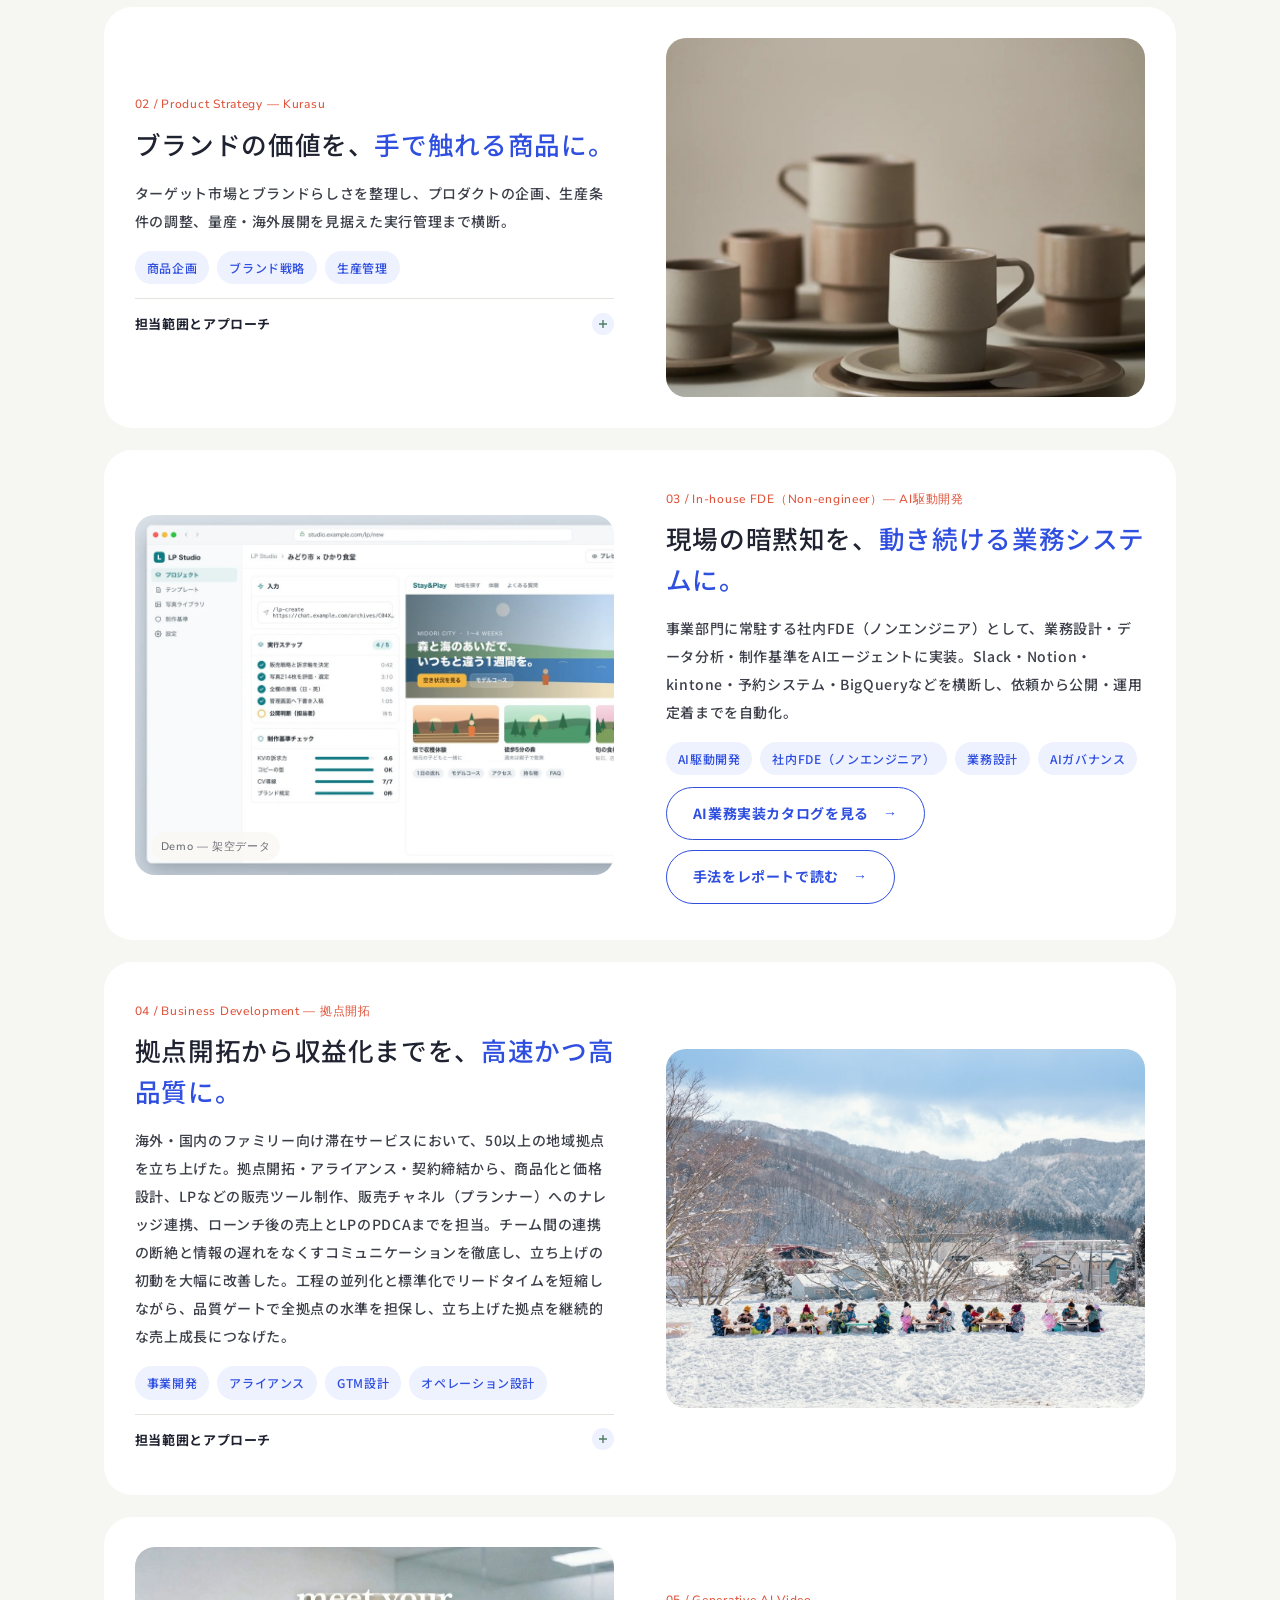
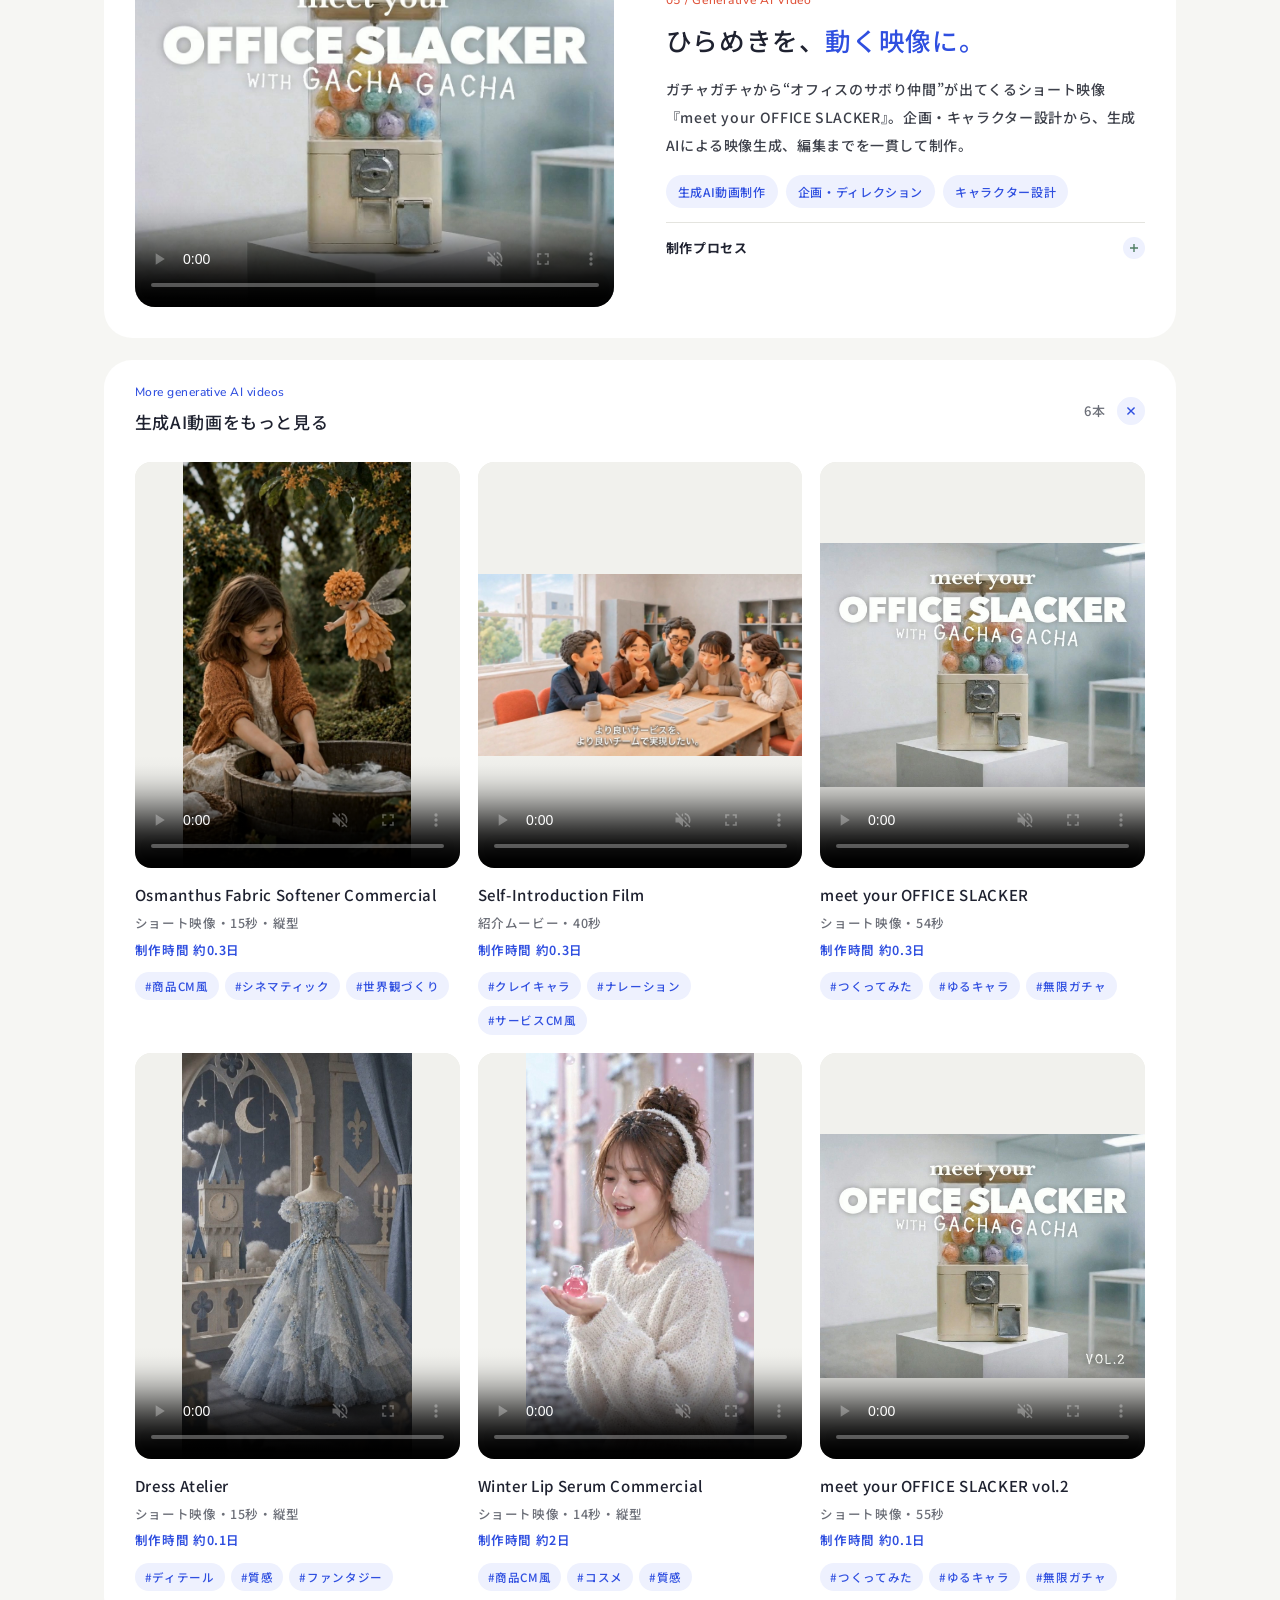
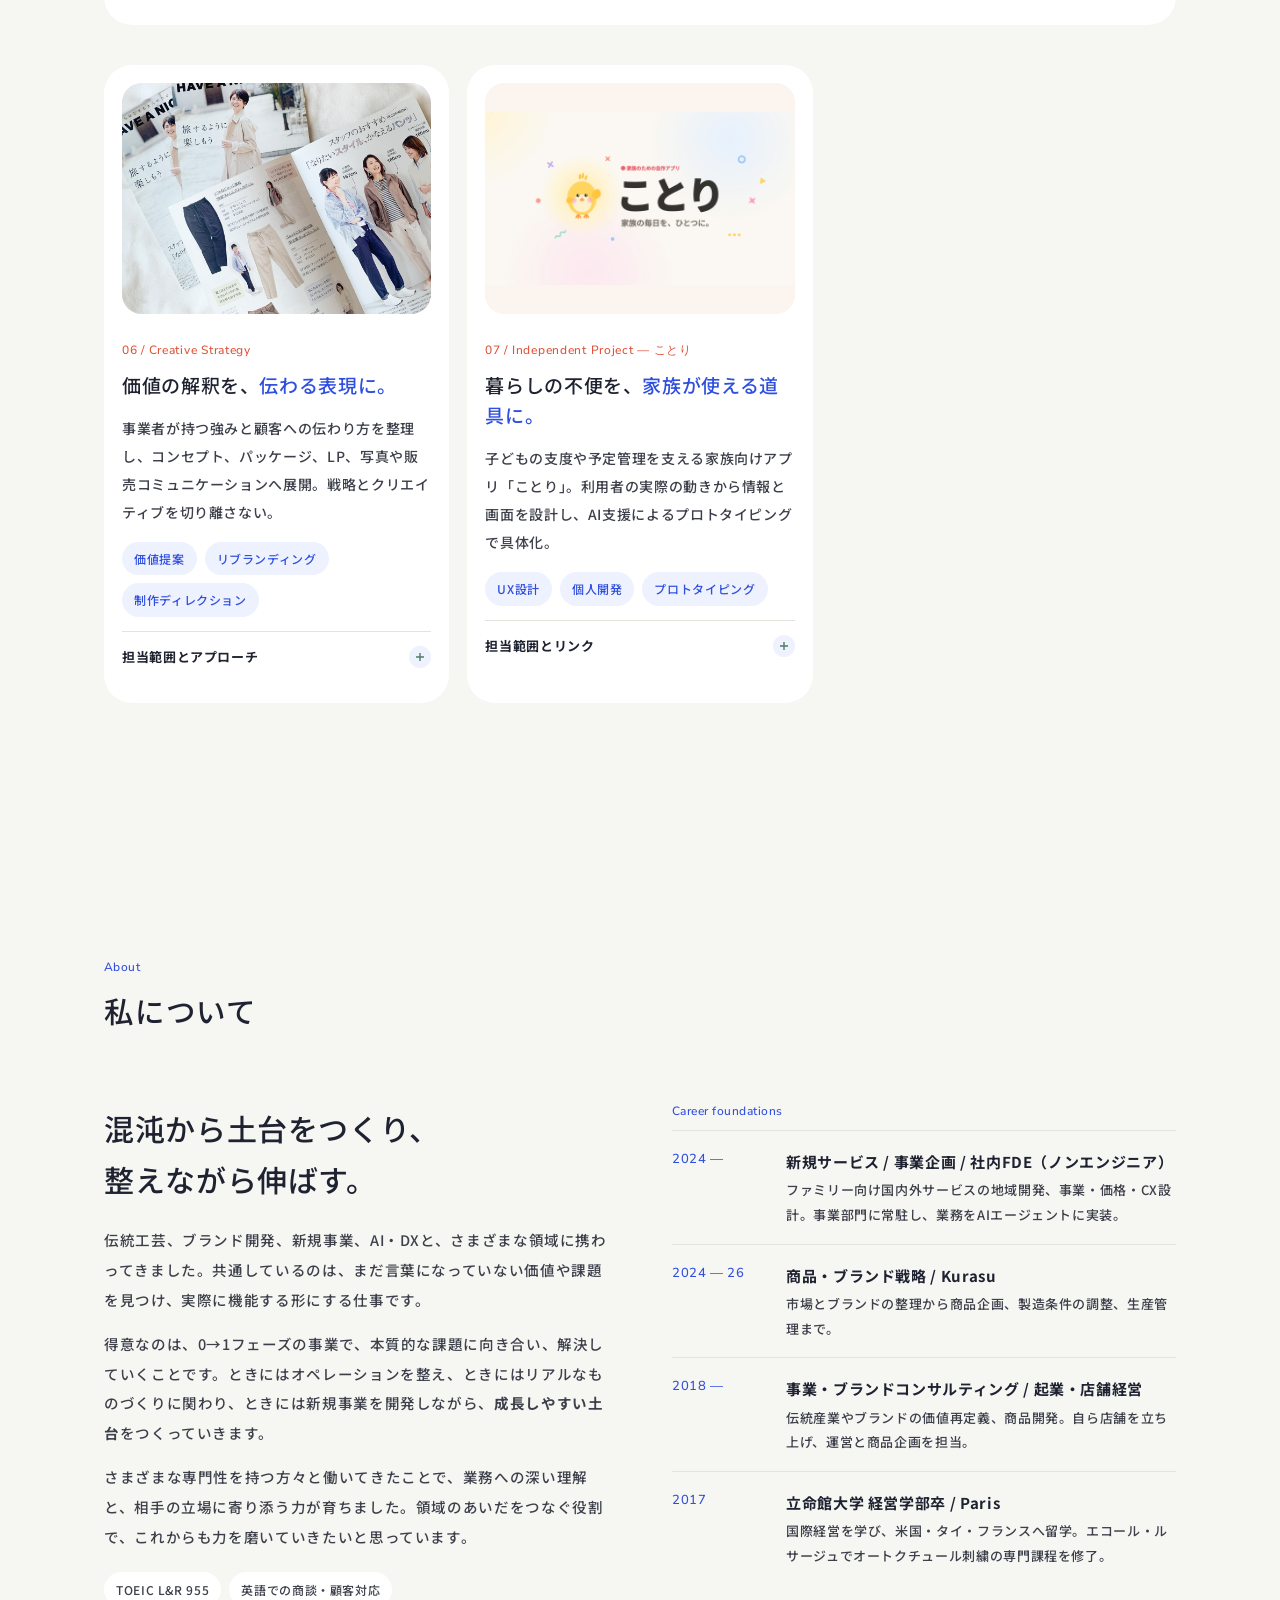
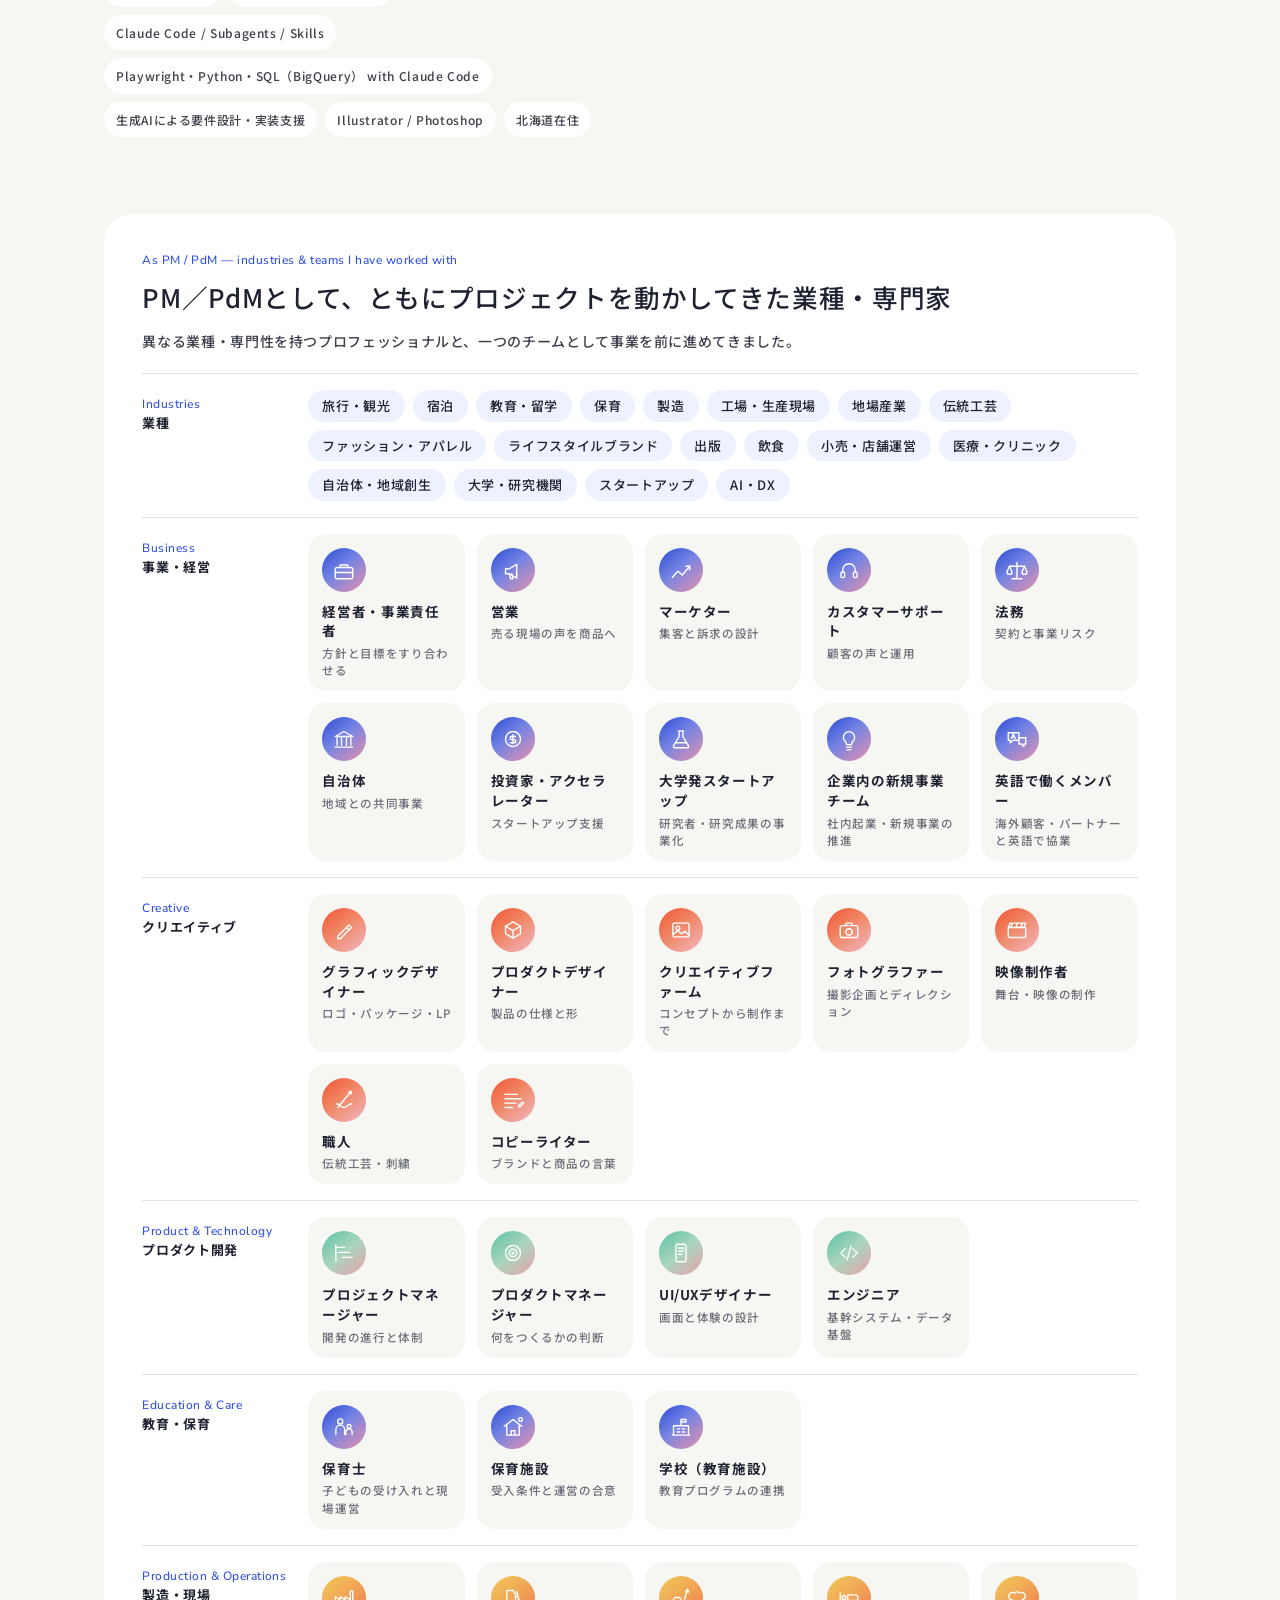
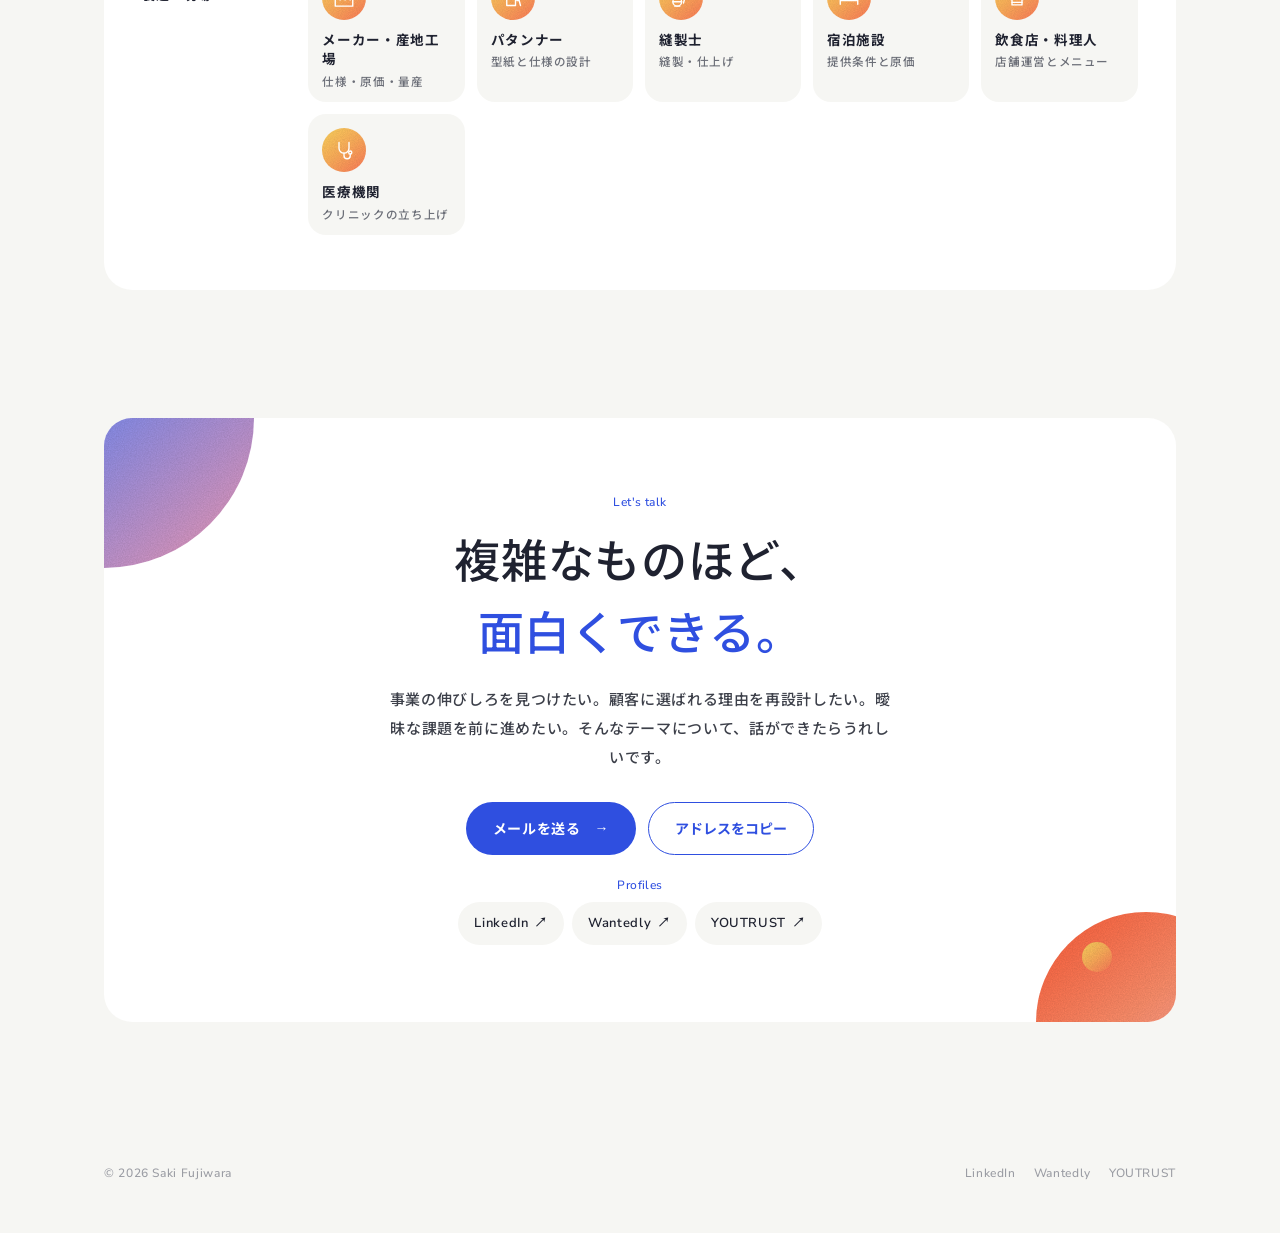
==== commit d9b57117: "Portfolio site" ====
--- a/index.html
+++ b/index.html
@@ -62,7 +62,7 @@
 .ch-head p{margin:0;color:var(--sub);font-size:15px}
 .ch{padding:clamp(26px,4vw,56px)}
 .rail{position:relative;margin:0 0 clamp(30px,4vw,48px)}
-.ticks{display:grid;grid-template-columns:repeat(6,1fr);gap:8px;margin:0;padding:0;list-style:none}
+.ticks{display:grid;grid-template-columns:repeat(7,1fr);gap:8px;margin:0;padding:0;list-style:none}
 .tick{appearance:none;border:0;background:none;cursor:pointer;text-align:left;padding:14px 4px 0;border-top:2px solid var(--hair);transition:border-color .3s}
 .tick .n{display:block;font-family:var(--en);font-size:12px;color:var(--muted);transition:color .3s}
 .tick .k{display:block;font-size:13px;color:var(--sub);line-height:1.5;margin-top:4px;transition:color .3s}
@@ -220,6 +220,76 @@
   .ch-head h2{white-space:normal}
 }
 @media(prefers-reduced-motion:reduce){.pop{opacity:1;transform:none}}
+/* ---------- proposal additions ---------- */
+.with{margin:0 0 20px}
+.with .en{margin-bottom:6px}
+#vwith{display:flex;flex-wrap:wrap;gap:6px}
+#vwith span{font-size:12px;border-radius:99px;background:#fff;border:1px solid var(--hair);color:var(--ink);padding:4px 11px}
+
+.spec{margin:10px 0 18px;display:grid;gap:0}
+.spec div{display:grid;grid-template-columns:150px 1fr;gap:16px;padding:12px 0;border-top:1px solid var(--hair)}
+.spec dt{font-size:13px;font-weight:700;color:var(--blue);line-height:1.5}
+.spec dt small{display:block;font-size:11.5px;font-weight:500;color:var(--sub)}
+.spec dd{margin:0;font-size:13.5px;line-height:1.95;color:var(--text)}
+@media(max-width:900px){.spec div{grid-template-columns:1fr;gap:4px}}
+
+.report-cta{margin:14px 0 6px}
+.spec-acc{margin-top:18px}
+.spec-acc .spec{margin-top:4px}
+.posmap{grid-column:1/-1;margin:8px 0 0;border-top:1px solid var(--hair);padding-top:22px}
+.posmap h4{font-size:clamp(17px,1.6vw,21px);font-weight:500;color:var(--ink);margin:6px 0 6px;line-height:1.6}
+.posmap p{font-size:14px;line-height:2;color:var(--text);margin:0 0 14px;max-width:52em}
+.posmap img{width:100%;height:auto;display:block;border-radius:18px;box-shadow:0 18px 50px -30px rgba(31,34,48,.35)}
+.posmap figcaption{font-size:11px;color:var(--muted);text-align:right;margin-top:6px}
+.quad{list-style:none;margin:12px 0 0;padding:0;display:grid;grid-template-columns:repeat(4,1fr);gap:10px}
+.quad li{background:var(--bg);border-radius:16px;padding:14px 16px;border-top:4px solid var(--q);font-size:12.5px;line-height:1.7;color:var(--text)}
+.quad b{display:block;font-size:14px;color:var(--ink)}
+.quad span{display:block;font-size:11.5px;color:var(--q);font-weight:700;margin-bottom:4px}
+@media(max-width:900px){.quad{grid-template-columns:1fr 1fr}}
+
+.cw{margin-top:clamp(48px,6vw,80px);background:var(--panel);border-radius:28px;padding:clamp(24px,3vw,40px)}
+.cw-h{font-size:clamp(20px,2vw,26px)!important;margin:0 0 8px!important}
+.cw-lead{font-size:14px!important;color:var(--text);margin:0 0 18px!important}
+.cw-g{display:grid;grid-template-columns:150px 1fr;gap:16px;padding:16px 0;border-top:1px solid var(--hair)}
+.cw-ind{list-style:none;margin:0;padding:0;display:flex;flex-wrap:wrap;gap:8px}
+.cw-ind li{font-size:13px;color:var(--ink);background:var(--tint);border-radius:99px;padding:6px 14px;line-height:1.5}
+.cw-gl{font-size:13px;color:var(--ink);font-weight:700;line-height:1.6;padding-top:6px}
+.cw-gl .en{font-weight:500}
+.cw-l{list-style:none;margin:0;padding:0;display:grid;grid-template-columns:repeat(auto-fill,minmax(150px,1fr));gap:12px}
+.cw-t{display:flex;flex-direction:column;align-items:flex-start;gap:4px;background:var(--bg);border-radius:18px;padding:14px 14px 12px}
+.cw-i{width:44px;height:44px;border-radius:50%;display:grid;place-items:center;margin-bottom:6px;position:relative;overflow:hidden}
+.cw-i:after{content:"";position:absolute;inset:0;background:var(--grain);background-size:120px;mix-blend-mode:multiply;opacity:.2}
+.cw-i svg{width:30px;height:30px;fill:none;stroke:#fff;stroke-width:2.2;stroke-linecap:round;stroke-linejoin:round;position:relative;z-index:1}
+.cw-t b{font-size:13.5px;color:var(--ink);line-height:1.45}
+.cw-t span:last-child{font-size:11.5px;color:var(--sub);line-height:1.5}
+@media(max-width:900px){.cw-g{grid-template-columns:1fr}}
+
+.fde-stats{display:flex;gap:10px;margin:0 0 16px}
+.fde-stats div{flex:1;background:var(--tint);border-radius:14px;padding:10px 14px}
+.fde-stats b{display:block;font-family:var(--en);font-size:22px;font-weight:600;color:var(--blue);line-height:1.2}
+.fde-stats span{font-size:11.5px;color:var(--sub)}
+
+.new{font-style:normal;font-family:var(--en);font-size:9.5px;font-weight:700;color:#fff;background:var(--coral);border-radius:99px;padding:2px 7px;margin:0 6px;vertical-align:1px;letter-spacing:.06em}
+.statement .defn{margin:16px auto 0;max-width:40em;font-size:14.5px;line-height:2;color:var(--text)}
+.statement .defn b{color:var(--ink)}
+.philo{margin-top:26px;border-top:1px solid var(--hair);padding-top:16px}
+.philo .pr{display:grid;grid-template-columns:120px 1fr;gap:12px;align-items:baseline;padding:6px 0}
+.philo .pr b{font-size:19px;color:var(--ink)}
+.philo .pr span{font-size:13.5px;color:var(--text);line-height:1.8}
+.traj .gain{display:inline-block;margin-top:6px;font-size:11.5px;color:var(--coral)}
+.traj .gain:before{content:"→ "}
+.traj.soft b{font-size:14px;color:var(--sub)}
+@media(max-width:900px){.head{top:46px}}
+
+.profiles{margin-top:22px}
+.profiles .en{margin-bottom:8px}
+.profiles div{display:flex;flex-wrap:wrap;gap:8px;justify-content:center}
+.profiles a{display:inline-flex;align-items:center;gap:6px;text-decoration:none;font-family:var(--en);font-size:13px;font-weight:600;color:var(--ink);background:var(--bg);border-radius:99px;padding:9px 16px;transition:color .2s,background .2s}
+.profiles a:hover{color:var(--blue);background:var(--tint)}
+.foot .wrap{display:flex;justify-content:space-between;align-items:center;gap:16px;flex-wrap:wrap}
+.foot-links{display:flex;gap:18px}
+.foot-links a{text-decoration:none;font-family:var(--en)}
+.foot-links a:hover{color:var(--blue)}
 </style>
 </head>
 <body>
@@ -233,7 +303,7 @@
     <a href="#work"><span class="en">Work</span>実績紹介</a>
     <a href="#about"><span class="en">About</span>私について</a>
   </nav>
-  <a class="talk" href="#contact"><span><span class="en">Talk with me</span>相談する</span></a>
+  <a class="talk" href="#contact"><span>Let's talk</span></a>
 </div></header>
 
 <main id="main">
@@ -285,9 +355,9 @@
     <p class="tri">Integrated Value Design × Cross-Functional Project Leadership × Orchestration</p>
   </div>
   <div class="id-grid">
-    <div class="panel id pop"><span class="mark" style="background:var(--g-blue)" aria-hidden="true"></span><span class="en">Value</span><h3>Integrated Value Designer</h3><p class="jp-title">統合型バリューデザイナー</p><p>領域を越えて、言語化されていない課題や価値を捉え、顧客に届く体験に変える。</p></div>
+    <div class="panel id pop"><span class="mark" style="background:var(--g-blue)" aria-hidden="true"></span><span class="en">Value</span><h3>Integrated Value Designer</h3><p class="jp-title">統合型バリューデザイナー</p><p>領域を越えて、言語化されていない課題や価値を捉え、顧客に届く商品・サービス・体験に変える。</p></div>
     <div class="panel id pop"><span class="mark" style="background:var(--g-coral)" aria-hidden="true"></span><span class="en">Leadership</span><h3>Cross-Functional Project Management</h3><p class="jp-title">領域横断型プロジェクトマネジメント</p><p>事業・デザイン・開発・製造など、異なる領域のプロフェッショナルとともに、構想から実行まで推進する。</p></div>
-    <div class="panel id pop"><span class="mark" style="background:var(--g-sun)" aria-hidden="true"></span><span class="en">Execution</span><h3>Creative Production × AI-Powered Execution</h3><p class="jp-title">制作の実務 × AIによる高速な具体化</p><p>制作の実務経験を土台に、Vibe Design・Vibe Coding・AIプロトタイピングで実現を加速する。</p></div>
+    <div class="panel id pop"><span class="mark" style="background:var(--g-sun)" aria-hidden="true"></span><span class="en">Execution</span><h3>Creative Production × AI-Powered Execution</h3><p class="jp-title">制作の実務 × AIによる高速な具体化</p><p>制作の実務を土台に、AI駆動開発で構想を形にする。社内FDE（ノンエンジニア）として、業務をAIに実装し定着させる。</p></div>
   </div>
 </div></section>
 
@@ -301,24 +371,25 @@
 <!-- 03 challenge slider -->
 <section class="challenge" id="challenge" aria-labelledby="ch-title"><div class="wrap">
   <div class="ch-head">
-    <div><span class="en">Your challenge</span><h2 id="ch-title">いま、何に困っていますか？</h2></div>
+    <div><span class="en">What I deliver from day one</span><h2 id="ch-title">即戦力として、すぐに発揮できること</h2></div>
   </div>
   <div class="panel ch pop">
     <div class="rail">
-      <input class="range" id="range" type="range" min="0" max="5" step="1" value="0" aria-label="課題を選ぶ（1〜6）">
+      <input class="range" id="range" type="range" min="0" max="6" step="1" value="0" aria-label="課題を選ぶ（1〜7）">
       <span class="knob" id="knob" aria-hidden="true"></span>
-      <div class="ticks" role="tablist" aria-label="6つの課題" id="ticks"></div>
+      <div class="ticks" role="tablist" aria-label="7つの課題" id="ticks"></div>
     </div>
     <div class="stage">
       <div class="swap" id="swap" role="tabpanel" aria-live="polite">
         <p class="q" id="q"></p>
         <div class="val"><span class="en" id="ven"></span><h3 id="vh"></h3><p id="vp"></p></div>
         <div class="chips" id="vchips"></div>
+        <div class="with"><span class="en">Work with</span><div id="vwith"></div></div>
         <div class="related"><span class="en coral">Related work / 関連する仕事</span><div id="vrel"></div></div>
       </div>
       <div class="orbs" aria-hidden="true"><span class="orb a" id="o1"></span><span class="orb b" id="o2"></span><span class="orb c" id="o3"></span></div>
     </div>
-    <div class="connects"><p><span class="en">What connects my work</span>6つの課題に共通する、ひとつの仕事。</p><b>Integrated Value Designer</b></div>
+    <div class="connects"><p><span class="en">What connects my work</span>7つの課題に共通する、ひとつの仕事。</p><b>Integrated Value Designer</b></div>
   </div>
 </div></section>
 
@@ -329,38 +400,65 @@
   <div class="sec-title"><span class="en">Projects</span><h2 id="work-title">実績紹介</h2></div>
 
   <article class="panel feature case pop" id="case-01">
-    <div class="art"><div class="ph" aria-hidden="true"><i style="width:46%;aspect-ratio:1;left:18%;top:18%;background:var(--g-mint)"></i><i style="width:34%;aspect-ratio:1;left:46%;top:38%;background:var(--g-coral);opacity:.88"></i></div><span class="tag">Image coming soon</span></div>
+    <div class="art"><img src="img/case01-positioning.jpg" alt="ポジショニングマップのデモ画面（架空データ）" loading="lazy" style="object-fit:cover;object-position:left top"><span class="tag">Demo — 架空データ</span></div>
     <div><span class="case-no">01 / Decision Intelligence</span>
-      <h3>経験則を、<b>比較できる意思決定へ。</b></h3>
-      <p>販売・需要データをもとに事業成果に関係する条件を整理。候補先の市場性や適合性を比較する共通の評価基準を設計し、事業開発の優先順位付けに活用できる仕組みへ。</p>
-      <div class="chips"><span>需要分析</span><span>評価指標の設計</span><span>事業開発</span></div>
-      <details><summary>担当範囲とアプローチ</summary><dl><div><dt>課題</dt><dd>候補先の評価が担当者の経験や暗黙知に依存し、比較や優先順位付けが難しい状態。</dd></div><div><dt>アプローチ</dt><dd>過去の実績と成果の関係から、成果に効く条件を抽出。市場性と事業との適合性を軸に評価項目とスコアリングルールを定義し、候補を同一基準で比較・優先順位付けできる状態をつくる。</dd></div><div><dt>担当</dt><dd>過去の販売・需要データの分析、評価軸の定義、スコアリングルールの構造化、候補の比較・整理。</dd></div><div><dt>アウトプット</dt><dd>数万件規模の候補先を共通基準で扱える評価フレームワーク。開拓や提案での判断材料として活用。</dd></div></dl></details>
-    </div>
+      <h3>暗黙知の経験則を、<b>比較できる判断基準に。</b></h3>
+      <p>0→1フェーズの事業で言語化されていなかった新規開拓の判断を、<b>評価軸から自ら設計</b>した評価フレームワークで定量化した。複数の評価軸と数十の評価項目からなる基準を一から定義し、全国規模の候補を同じ基準で採点。点数で交渉の優先順位を決める。</p>
+      <div class="chips"><span>需要分析</span><span>評価指標の設計</span><span>地理データ</span><span>事業開発</span></div>
+    </div>
+  
+    <figure class="posmap"><span class="en coral">Positioning map</span>
+      <h4>評価軸の設計と検証 — 定性的な判断を定量化し、実需要で較正する</h4>
+      <a class="btn primary report-cta" href="method-report.html">手法の全体をレポートで読む <span class="arr">→</span></a>
+      <details class="spec-acc"><summary>評価軸の設計と検証の要点</summary>
+      <dl class="spec">
+        <div><dt>横軸<small>合成評価指標</small></dt><dd>属人的だった評価観点を複数の評価軸に構造化し、各項目に段階評価のルーブリックを文章で定義。項目ごとに事業インパクトに応じた重みを付けて合算し、100点換算の合成指標にした。</dd></div>
+        <div><dt>コスト要因</dt><dd>顧客の総支払額を価格帯で段階評価し、合成指標に組み込む。基準となる対象をアンカーにして、帯の幅を実際の価格分布に合わせて調整。原価データは一次情報 → 二次資料 → 推計の優先順位で採用し、推計値はそれと明示する。</dd></div>
+        <div><dt>縦軸<small>需要指標</small></dt><dd>取引データから対象ごとの申込数を集計し、取り扱い開始からの経過期間で正規化した月次の需要指標。再抽出のたびにチェックサムで整合性を検証し、観測期間の短いデータは参考値として扱う。</dd></div>
+        <div><dt>検証① 予測妥当性</dt><dd>合成指標と販売実績の相関を確認。供給量の大きさが販売数を増幅する交絡を避けるため、稼働率でも検証し、販売を止めている対象を除外して補正した。</dd></div>
+        <div><dt>検証② ドライバー分析</dt><dd>評価軸ごとに需要との関係を分解し、需要を生んでいる軸と、ほとんど効いていない軸を特定した。</dd></div>
+        <div><dt>検証③ 残差分析</dt><dd>需要指標を合成指標で回帰し、残差の大きい対象を抽出。残差が特定の立地属性に偏っていたことを、重みを再設計する根拠にした。</dd></div>
+        <div><dt>意思決定への実装</dt><dd>必須要件による足切りのうえで、合成指標に基準値を設け、「積極的に進める」「立地需要で見極める」「個別に判断する」の3段階で判断できるようにした。基準値は、実績の稼働分布から設定している。判断材料のない項目は中央の値に置いて「要確認」とし、推測で加点しない。</dd></div>
+      </dl>
+      </details>
+    </figure>
   </article>
 
-  <article class="panel feature case pop" id="case-03">
+  <article class="panel feature case pop" id="case-02">
     <div class="art"><img src="img/kur-101.jpg" alt="Kurasuで携わった商品企画のビジュアル" loading="lazy"></div>
-    <div><span class="case-no">03 / Product Strategy — Kurasu</span>
+    <div><span class="case-no">02 / Product Strategy — Kurasu</span>
       <h3>ブランドの価値を、<b>手で触れる商品に。</b></h3>
       <p>ターゲット市場とブランドらしさを整理し、プロダクトの企画、生産条件の調整、量産・海外展開を見据えた実行管理まで横断。</p>
       <div class="chips"><span>商品企画</span><span>ブランド戦略</span><span>生産管理</span></div>
-      <details><summary>担当範囲とアプローチ</summary><dl><div><dt>背景</dt><dd>ブランドの世界観と、実際に使いやすく量産可能な製品仕様の両立。</dd></div><div><dt>担当</dt><dd>市場・ターゲット整理、商品戦略、仕様・製造条件の調整、工場折衝、生産進行管理。</dd></div><div><dt>姿勢</dt><dd>美しさだけでなく、生産・流通・価格・使われ方を含めて設計する。</dd></div></dl></details>
+      <details><summary>担当範囲とアプローチ</summary><dl><div><dt>背景</dt><dd>ブランドの世界観と、実際に使いやすく量産可能な製品仕様の両立。</dd></div><div><dt>担当</dt><dd>市場・ターゲット整理、商品戦略、仕様・製造条件の調整、工場折衝、生産進行管理。</dd></div><div><dt>姿勢</dt><dd>美しさだけでなく、生産・流通・価格・使われ方を含めて設計する。</dd></div><div><dt>判断基準</dt><dd>売上目標と販売スケジュールから定めた、開発で譲れない条件。</dd></div><div><dt>トレードオフ</dt><dd>型の製造ロットと開発予算が競合した際、事業目標を起点に仕様・製造方法・開発方針を検討。</dd></div></dl></details>
     </div>
   </article>
 
+  <article class="panel feature case pop" id="case-03">
+    <div class="art"><img src="img/ai-catalog-thumb.jpg" alt="URL1本からLPを生成するAIエージェントのデモ画面（架空データ）" loading="lazy" style="object-fit:cover;object-position:left top"><span class="tag">Demo — 架空データ</span></div>
+    <div><span class="case-no">03 / In-house FDE（Non-engineer）— AI駆動開発</span>
+      <h3>現場の暗黙知を、<b>動き続ける業務システムに。</b></h3>
+      <p>事業部門に常駐する社内FDE（ノンエンジニア）として、業務設計・データ分析・制作基準をAIエージェントに実装。Slack・Notion・kintone・予約システム・BigQueryなどを横断し、依頼から公開・運用定着までを自動化。</p>
+      <div class="chips"><span>AI駆動開発</span><span>社内FDE（ノンエンジニア）</span><span>業務設計</span><span>AIガバナンス</span></div>
+      <a class="btn ghost" href="ai-catalog.html" style="margin:4px 0 6px">AI業務実装カタログを見る <span class="arr">→</span></a>
+      <a class="btn ghost" href="method-report-02.html" style="margin:4px 0 6px">手法をレポートで読む <span class="arr">→</span></a>
+      
+    </div>
+  </article>
+
+  <article class="panel feature case pop" id="case-04">
+    <div class="art"><img src="img/hrg-05.jpg" alt="厚沢部町の雪原で過ごす留学中の子どもたち" loading="lazy" style="object-position:center 70%"></div>
+    <div><span class="case-no">04 / Business Development — 拠点開拓</span>
+      <h3>拠点開拓から収益化までを、<b>高速かつ高品質に。</b></h3>
+      <p>海外・国内のファミリー向け滞在サービスにおいて、50以上の地域拠点を立ち上げた。拠点開拓・アライアンス・契約締結から、商品化と価格設計、LPなどの販売ツール制作、販売チャネル（プランナー）へのナレッジ連携、ローンチ後の売上とLPのPDCAまでを担当。チーム間の連携の断絶と情報の遅れをなくすコミュニケーションを徹底し、立ち上げの初動を大幅に改善した。工程の並列化と標準化でリードタイムを短縮しながら、品質ゲートで全拠点の水準を担保し、立ち上げた拠点を継続的な売上成長につなげた。</p>
+      <div class="chips"><span>事業開発</span><span>アライアンス</span><span>GTM設計</span><span>オペレーション設計</span></div>
+      <details><summary>担当範囲とアプローチ</summary><dl><div><dt>担当範囲</dt><dd>拠点開拓 → アライアンス・契約締結 → 商品化・価格設計 → 販売ツール制作 → 販売チャネルへのナレッジ連携 → ローンチ後の売上・LP改善</dd></div><div><dt>初動の改善</dt><dd>開拓・制作・販売の各チームに必要な情報を、必要なタイミングで先回りして共有。確認待ちや情報の行き違いによる停滞をなくし、合意直後から全チームが同時に動ける状態をつくった。</dd></div><div><dt>スピード</dt><dd>クリティカルパスを特定し、依存関係のない工程は並列で進行。合意から販売開始までのリードタイムを標準化した。</dd></div><div><dt>効率</dt><dd>評価基準・制作基準・連携フォーマットをテンプレート化し、拠点数が増えるほど1拠点あたりの工数が下がる、スケールするオペレーションを構築した。</dd></div><div><dt>品質</dt><dd>入口（評価基準による候補選定）と出口（制作基準と公開前検査）に品質ゲートを置き、担当者や拠点数によらず同じ水準を再現した。</dd></div><div><dt>収益化</dt><dd>ローンチ後も販売データと顧客の声をもとに価格・訴求・LPを改善し、立ち上げで終わらせず売上成長につなげた。</dd></div><div><dt>成果</dt><dd>担当する地域と稼働する提携先は、参画時から大きく拡大した。</dd></div></dl></details>
+    </div>
+  </article>
+
   <article class="panel feature case pop" id="case-05">
-    <div class="art"><div class="ph" aria-hidden="true"><i style="width:30%;aspect-ratio:1;left:16%;top:34%;background:var(--g-sun)"></i><i style="width:30%;aspect-ratio:1;left:36%;top:34%;background:var(--g-mint);opacity:.88"></i><i style="width:30%;aspect-ratio:1;left:56%;top:34%;background:var(--g-coral);opacity:.88"></i></div><span class="tag">Image coming soon</span></div>
-    <div><span class="case-no">05 / AI-Assisted Systems</span>
-      <h3>属人的な業務を、<b>使い続けられる仕組みに。</b></h3>
-      <p>業務のボトルネックと判断条件を整理し、AIによる自動化・検索支援・業務画面のプロトタイプを設計。現場の運用や定着を含めて改善を推進。</p>
-      <div class="chips"><span>業務設計</span><span>AI活用</span><span>UX・プロトタイプ</span></div>
-      <details><summary>担当範囲とアプローチ</summary><dl><div><dt>担当</dt><dd>業務分析、要件定義、情報設計、Claude Code等によるAI支援型のプロトタイピング、テスト・運用改善。</dd></div><div><dt>役割</dt><dd>AIで扱う領域と人が判断する領域を切り分け、現場で使える導線やルールを設計。</dd></div><div><dt>推進</dt><dd>要件定義からプロトタイプ、テスト、運用改善までを一貫して推進。技術的な判断はエンジニアと役割を分担し、現場への定着まで伴走する。</dd></div></dl></details>
-    </div>
-  </article>
-
-  <article class="panel feature case pop" id="case-07">
     <div class="art"><video class="autoplay" src="media/gacha.mp4" poster="img/gacha-poster.jpg" muted loop playsinline controls preload="metadata" aria-label="生成AIで制作したショート映像「meet your OFFICE SLACKER」"></video></div>
-    <div><span class="case-no">07 / Generative AI Video</span>
+    <div><span class="case-no">05 / Generative AI Video</span>
       <h3>ひらめきを、<b>動く映像に。</b></h3>
       <p>ガチャガチャから“オフィスのサボり仲間”が出てくるショート映像『meet your OFFICE SLACKER』。企画・キャラクター設計から、生成AIによる映像生成、編集までを一貫して制作。</p>
       <div class="chips"><span>生成AI動画制作</span><span>企画・ディレクション</span><span>キャラクター設計</span></div>
@@ -368,40 +466,31 @@
     </div>
   </article>
 
-  <details class="panel reel pop" id="ai-videos">
+  <details class="panel reel pop" id="ai-videos" open>
     <summary><span><span class="en">More generative AI videos</span>生成AI動画をもっと見る</span><span class="reel-count">6本</span></summary>
     <ul class="reel-grid">
       <li class="reel-card"><div class="reel-media"><video class="autoplay" src="media/kinmokusei.mp4" poster="img/kinmokusei-poster.jpg" muted loop playsinline controls preload="none" aria-label="Osmanthus Fabric Softener Commercial"></video></div><div class="reel-info"><b>Osmanthus Fabric Softener Commercial</b><span>ショート映像・15秒・縦型</span><span class="reel-time">制作時間 約0.3日</span><span class="reel-tags"><span>#商品CM風</span><span>#シネマティック</span><span>#世界観づくり</span></span></div></li>
       <li class="reel-card"><div class="reel-media"><video class="autoplay" src="media/intro.mp4" poster="img/intro-poster.jpg" muted loop playsinline controls preload="none" aria-label="Self-Introduction Film"></video></div><div class="reel-info"><b>Self-Introduction Film</b><span>紹介ムービー・40秒</span><span class="reel-time">制作時間 約0.3日</span><span class="reel-tags"><span>#クレイキャラ</span><span>#ナレーション</span><span>#サービスCM風</span></span></div></li>
       <li class="reel-card"><div class="reel-media"><video class="autoplay" src="media/gacha.mp4" poster="img/gacha-poster.jpg" muted loop playsinline controls preload="none" aria-label="meet your OFFICE SLACKER"></video></div><div class="reel-info"><b>meet your OFFICE SLACKER</b><span>ショート映像・54秒</span><span class="reel-time">制作時間 約0.3日</span><span class="reel-tags"><span>#つくってみた</span><span>#ゆるキャラ</span><span>#無限ガチャ</span></span></div></li>
       <li class="reel-card"><div class="reel-media"><video class="autoplay" src="media/dress.mp4" poster="img/dress-poster.jpg" muted loop playsinline controls preload="none" aria-label="Dress Atelier"></video></div><div class="reel-info"><b>Dress Atelier</b><span>ショート映像・15秒・縦型</span><span class="reel-time">制作時間 約0.1日</span><span class="reel-tags"><span>#ディテール</span><span>#質感</span><span>#ファンタジー</span></span></div></li>
-      <li class="reel-card is-wip"><div class="reel-media"><div class="reel-wip"><span class="it">Coming soon</span>制作中</div></div><div class="reel-info"><b>Winter Lip Gloss Commercial</b><span>ショート映像</span><span class="reel-time">制作時間 約0.3日（予定）</span><span class="reel-tags"><span>#商品CM風</span><span>#コスメ</span><span>#質感</span></span></div></li>
+      <li class="reel-card"><div class="reel-media"><video class="autoplay" src="media/lipserum.mp4" poster="img/lipserum-poster.jpg" muted loop playsinline controls preload="none" aria-label="Winter Lip Serum Commercial"></video></div><div class="reel-info"><b>Winter Lip Serum Commercial</b><span>ショート映像・14秒・縦型</span><span class="reel-time">制作時間 約2日</span><span class="reel-tags"><span>#商品CM風</span><span>#コスメ</span><span>#質感</span></span></div></li>
       <li class="reel-card"><div class="reel-media"><video class="autoplay" src="media/gacha2.mp4" poster="img/gacha2-poster.jpg" muted loop playsinline controls preload="none" aria-label="meet your OFFICE SLACKER vol.2"></video></div><div class="reel-info"><b>meet your OFFICE SLACKER vol.2</b><span>ショート映像・55秒</span><span class="reel-time">制作時間 約0.1日</span><span class="reel-tags"><span>#つくってみた</span><span>#ゆるキャラ</span><span>#無限ガチャ</span></span></div></li>
     </ul>
   </details>
 
   <div class="cards">
-    <article class="panel card case pop" id="case-02">
-      <div class="art"><img src="img/hrg-05.jpg" alt="厚沢部町の雪原で過ごす留学中の子どもたち" loading="lazy" style="object-position:center 70%"></div>
-      <div class="body"><span class="case-no">02 / Service Design</span>
-        <h3>「行きたい」を、<b>滞在できる商品に。</b></h3>
-        <p>海外・国内のファミリー向けサービスで、地域、移動、宿泊、受入条件、顧客体験を一体として捉え、サービス・価格・プランの設計から拠点立ち上げまで推進。</p>
-        <div class="chips"><span>サービス設計</span><span>事業企画</span><span>地域開発</span></div>
-        <details><summary>担当範囲とアプローチ</summary><dl><div><dt>視点</dt><dd>園やサービス単体ではなく、宿泊・交通・周辺環境を含めた滞在全体の競争力を考える。</dd></div><div><dt>担当</dt><dd>パートナー調整、提供条件の整理、価格・プラン設計、LP制作ディレクション、顧客対応、立ち上げ進行。</dd></div><div><dt>経験</dt><dd>国内外向けファミリーサービスの地域展開。50拠点以上の立ち上げに関与。</dd></div></dl></details>
-      </div>
-    </article>
-    <article class="panel card case pop" id="case-04">
+    <article class="panel card case pop" id="case-06">
       <div class="art"><img src="img/hnt-01.jpg" alt="HAVE A NICE TRIP のカタログ" loading="lazy"></div>
-      <div class="body"><span class="case-no">04 / Creative Strategy</span>
+      <div class="body"><span class="case-no">06 / Creative Strategy</span>
         <h3>価値の解釈を、<b>伝わる表現に。</b></h3>
         <p>事業者が持つ強みと顧客への伝わり方を整理し、コンセプト、パッケージ、LP、写真や販売コミュニケーションへ展開。戦略とクリエイティブを切り離さない。</p>
         <div class="chips"><span>価値提案</span><span>リブランディング</span><span>制作ディレクション</span></div>
         <details><summary>担当範囲とアプローチ</summary><dl><div><dt>経験</dt><dd>食品・伝統工芸・アパレル・店舗等のブランド／制作支援。</dd></div><div><dt>担当</dt><dd>ブランドコンセプト、パッケージ、ロゴ、撮影、LPやカタログの企画・ディレクション。</dd></div><div><dt>考え方</dt><dd>表現の好みで決めず、誰にどんな価値として伝えるかを起点にする。</dd></div></dl></details>
       </div>
     </article>
-    <article class="panel card case pop" id="case-06">
+    <article class="panel card case pop" id="case-07">
       <div class="art"><video class="autoplay" src="media/kotori-reel.mp4" poster="img/kotori-poster.jpg" muted loop playsinline preload="metadata" aria-label="家族向けアプリ「ことり」の紹介動画（音声なし）"></video></div>
-      <div class="body"><span class="case-no">06 / Independent Project — ことり</span>
+      <div class="body"><span class="case-no">07 / Independent Project — ことり</span>
         <h3>暮らしの不便を、<b>家族が使える道具に。</b></h3>
         <p>子どもの支度や予定管理を支える家族向けアプリ「ことり」。利用者の実際の動きから情報と画面を設計し、AI支援によるプロトタイピングで具体化。</p>
         <div class="chips"><span>UX設計</span><span>個人開発</span><span>プロトタイピング</span></div>
@@ -418,19 +507,21 @@
   <div class="sec-title"><span class="en">About</span><h2 id="about-title">私について</h2></div>
   <div class="about-grid">
     <div>
-      <h3>分野をまたぐのは、<br>解きたい問いがひとつだから。</h3>
-      <p>伝統工芸、ブランド開発、プロダクト、新規事業、国内外向けサービス、AI・DX。経験領域は広い。一方で仕事の本質は、まだ言葉になっていない価値や課題を見つけ、構造化し、実際に機能する形にすることにある。</p>
-      <p>ビジネスの実現可能性と、使う人の感覚の両方を捉える。戦略を言葉にするだけでなく、制作・プロトタイプ・運用の現場まで降りて検討を重ねる。</p>
-      <div class="skills"><span>TOEIC L&amp;R 955</span><span>英語での商談・顧客対応</span><span>Claude / Claude Code</span><span>生成AIによる要件設計・実装支援</span><span>Illustrator / Photoshop</span><span>北海道在住</span></div>
+      <h3>混沌から土台をつくり、<br>整えながら伸ばす。</h3>
+      <p>伝統工芸、ブランド開発、新規事業、AI・DXと、さまざまな領域に携わってきました。共通しているのは、まだ言葉になっていない価値や課題を見つけ、実際に機能する形にする仕事です。</p>
+      <p>得意なのは、0→1フェーズの事業で、本質的な課題に向き合い、解決していくことです。ときにはオペレーションを整え、ときにはリアルなものづくりに関わり、ときには新規事業を開発しながら、<b>成長しやすい土台</b>をつくっていきます。</p>
+      <p>さまざまな専門性を持つ方々と働いてきたことで、業務への深い理解と、相手の立場に寄り添う力が育ちました。領域のあいだをつなぐ役割で、これからも力を磨いていきたいと思っています。</p>
+      <div class="skills"><span>TOEIC L&amp;R 955</span><span>英語での商談・顧客対応</span><span>Claude Code / Subagents / Skills</span><span>Playwright・Python・SQL（BigQuery） with Claude Code</span><span>生成AIによる要件設計・実装支援</span><span>Illustrator / Photoshop</span><span>北海道在住</span></div>
     </div>
     <div>
-      <span class="en" style="margin-bottom:10px">Experience / Selected timeline</span>
-      <div class="traj"><span class="y">2024 —</span><div><b>新規サービス / 事業企画 / AI・DX</b><p>ファミリー向け国内外サービスの地域開発、事業・価格・CX設計、業務変革、AI支援ツール。</p></div></div>
+      <span class="en" style="margin-bottom:10px">Career foundations</span>
+      <div class="traj"><span class="y">2024 —</span><div><b>新規サービス / 事業企画 / 社内FDE（ノンエンジニア）</b><p>ファミリー向け国内外サービスの地域開発、事業・価格・CX設計。事業部門に常駐し、業務をAIエージェントに実装。</p></div></div>
       <div class="traj"><span class="y">2024 — 26</span><div><b>商品・ブランド戦略 / Kurasu</b><p>市場とブランドの整理から商品企画、製造条件の調整、生産管理まで。</p></div></div>
-      <div class="traj"><span class="y">2018 —</span><div><b>事業・ブランドコンサルティング</b><p>伝統産業やブランドの価値再定義、商品開発、販売・クリエイティブの企画。</p></div></div>
-      <div class="traj"><span class="y">2017</span><div><b>立命館大学 経営学部卒 / Paris</b><p>国際経営を学び、エコール・ルサージュでオートクチュール刺繍の専門課程を修了。</p></div></div>
+      <div class="traj"><span class="y">2018 —</span><div><b>事業・ブランドコンサルティング / 起業・店舗経営</b><p>伝統産業やブランドの価値再定義、商品開発。自ら店舗を立ち上げ、運営と商品企画を担当。</p></div></div>
+      <div class="traj"><span class="y">2017</span><div><b>立命館大学 経営学部卒 / Paris</b><p>国際経営を学び、米国・タイ・フランスへ留学。エコール・ルサージュでオートクチュール刺繍の専門課程を修了。</p></div></div>
     </div>
   </div>
+  <div class="cw pop"><span class="en" style="margin-bottom:6px">As PM / PdM — industries &amp; teams I have worked with</span><h3 class="cw-h">PM／PdMとして、ともにプロジェクトを動かしてきた業種・専門家</h3><p class="cw-lead">異なる業種・専門性を持つプロフェッショナルと、一つのチームとして事業を前に進めてきました。</p><div class="cw-g"><div class="cw-gl"><span class="en">Industries</span>業種</div><ul class="cw-ind"><li>旅行・観光</li><li>宿泊</li><li>教育・留学</li><li>保育</li><li>製造</li><li>工場・生産現場</li><li>地場産業</li><li>伝統工芸</li><li>ファッション・アパレル</li><li>ライフスタイルブランド</li><li>出版</li><li>飲食</li><li>小売・店舗運営</li><li>医療・クリニック</li><li>自治体・地域創生</li><li>大学・研究機関</li><li>スタートアップ</li><li>AI・DX</li></ul></div><div class="cw-g"><div class="cw-gl"><span class="en">Business</span>事業・経営</div><ul class="cw-l"><li class="cw-t"><span class="cw-i" style="background:var(--g-blue)"><svg viewBox="0 0 48 48" aria-hidden="true"><rect x="10" y="20" width="28" height="18" rx="3"/><path d="M18 20v-4h12v4M10 28h28"/></svg></span><b>経営者・事業責任者</b><span>方針と目標をすり合わせる</span></li><li class="cw-t"><span class="cw-i" style="background:var(--g-blue)"><svg viewBox="0 0 48 48" aria-hidden="true"><path d="M12 22h6l12-7v22l-12-7h-6z"/><path d="M18 30l2 8h4l-2-8"/></svg></span><b>営業</b><span>売る現場の声を商品へ</span></li><li class="cw-t"><span class="cw-i" style="background:var(--g-blue)"><svg viewBox="0 0 48 48" aria-hidden="true"><path d="M10 36l9-10 7 6 12-14"/><path d="M32 18h6v6"/></svg></span><b>マーケター</b><span>集客と訴求の設計</span></li><li class="cw-t"><span class="cw-i" style="background:var(--g-blue)"><svg viewBox="0 0 48 48" aria-hidden="true"><path d="M14 28v-4a10 10 0 0 1 20 0v4"/><rect x="11" y="27" width="6" height="9" rx="2"/><rect x="31" y="27" width="6" height="9" rx="2"/></svg></span><b>カスタマーサポート</b><span>顧客の声と運用</span></li><li class="cw-t"><span class="cw-i" style="background:var(--g-blue)"><svg viewBox="0 0 48 48" aria-hidden="true"><path d="M24 12v26M16 38h16M12 18h24"/><path d="M12 18l-4 9a4 4 0 0 0 8 0zM36 18l-4 9a4 4 0 0 0 8 0z"/></svg></span><b>法務</b><span>契約と事業リスク</span></li><li class="cw-t"><span class="cw-i" style="background:var(--g-blue)"><svg viewBox="0 0 48 48" aria-hidden="true"><path d="M10 20l14-8 14 8z"/><path d="M13 22v12M20 22v12M28 22v12M35 22v12M10 37h28"/></svg></span><b>自治体</b><span>地域との共同事業</span></li><li class="cw-t"><span class="cw-i" style="background:var(--g-blue)"><svg viewBox="0 0 48 48" aria-hidden="true"><circle cx="24" cy="24" r="12"/><path d="M24 17v14M28 20h-6a2.5 2.5 0 0 0 0 5h4a2.5 2.5 0 0 1 0 5h-6"/></svg></span><b>投資家・アクセラレーター</b><span>スタートアップ支援</span></li><li class="cw-t"><span class="cw-i" style="background:var(--g-blue)"><svg viewBox="0 0 48 48" aria-hidden="true"><path d="M20 11h8M21 11v9l-9 15a2 2 0 0 0 2 3h20a2 2 0 0 0 2-3l-9-15v-9"/><path d="M16 30h16"/></svg></span><b>大学発スタートアップ</b><span>研究者・研究成果の事業化</span></li><li class="cw-t"><span class="cw-i" style="background:var(--g-blue)"><svg viewBox="0 0 48 48" aria-hidden="true"><path d="M18 28a9 9 0 1 1 12 0c-1.5 1.3-2 3-2 5h-8c0-2-.5-3.7-2-5z"/><path d="M20 37h8M21 41h6"/></svg></span><b>企業内の新規事業チーム</b><span>社内起業・新規事業の推進</span></li><li class="cw-t"><span class="cw-i" style="background:var(--g-blue)"><svg viewBox="0 0 48 48" aria-hidden="true"><path d="M10 14h17v12H18l-5 4v-4h-3z"/><path d="M38 22H27v10h4l4 4v-4h3z"/><path d="M15 23l3-7 3 7M16 21h4"/></svg></span><b>英語で働くメンバー</b><span>海外顧客・パートナーと英語で協業</span></li></ul></div><div class="cw-g"><div class="cw-gl"><span class="en">Creative</span>クリエイティブ</div><ul class="cw-l"><li class="cw-t"><span class="cw-i" style="background:var(--g-coral)"><svg viewBox="0 0 48 48" aria-hidden="true"><path d="M14 34l18-18 4 4-18 18h-4z"/><path d="M28 20l4 4"/></svg></span><b>グラフィックデザイナー</b><span>ロゴ・パッケージ・LP</span></li><li class="cw-t"><span class="cw-i" style="background:var(--g-coral)"><svg viewBox="0 0 48 48" aria-hidden="true"><path d="M24 11l12 7v12l-12 7-12-7V18z"/><path d="M12 18l12 7 12-7M24 25v12"/></svg></span><b>プロダクトデザイナー</b><span>製品の仕様と形</span></li><li class="cw-t"><span class="cw-i" style="background:var(--g-coral)"><svg viewBox="0 0 48 48" aria-hidden="true"><rect x="11" y="13" width="26" height="22" rx="3"/><circle cx="19" cy="21" r="3"/><path d="M11 31l8-6 6 5 5-4 7 6"/></svg></span><b>クリエイティブファーム</b><span>コンセプトから制作まで</span></li><li class="cw-t"><span class="cw-i" style="background:var(--g-coral)"><svg viewBox="0 0 48 48" aria-hidden="true"><rect x="10" y="17" width="28" height="19" rx="3"/><circle cx="24" cy="27" r="5"/><path d="M18 17l2-4h8l2 4"/></svg></span><b>フォトグラファー</b><span>撮影企画とディレクション</span></li><li class="cw-t"><span class="cw-i" style="background:var(--g-coral)"><svg viewBox="0 0 48 48" aria-hidden="true"><rect x="10" y="20" width="28" height="16" rx="2"/><path d="M10 20l3-7 25 0-3 7M17 13l-3 7M25 13l-3 7M33 13l-3 7"/></svg></span><b>映像制作者</b><span>舞台・映像の制作</span></li><li class="cw-t"><span class="cw-i" style="background:var(--g-coral)"><svg viewBox="0 0 48 48" aria-hidden="true"><path d="M14 36L34 12"/><circle cx="34" cy="12" r="2"/><path d="M12 30c6 0 6 6 12 6s6-6 12-6"/></svg></span><b>職人</b><span>伝統工芸・刺繍</span></li><li class="cw-t"><span class="cw-i" style="background:var(--g-coral)"><svg viewBox="0 0 48 48" aria-hidden="true"><path d="M11 15h20M11 22h26M11 29h18M11 36h12"/><path d="M33 33l6-6 2 2-6 6h-2z"/></svg></span><b>コピーライター</b><span>ブランドと商品の言葉</span></li></ul></div><div class="cw-g"><div class="cw-gl"><span class="en">Product &amp; Technology</span>プロダクト開発</div><ul class="cw-l"><li class="cw-t"><span class="cw-i" style="background:var(--g-mint)"><svg viewBox="0 0 48 48" aria-hidden="true"><path d="M11 15h14M15 23h18M21 31h16"/><path d="M11 11v26"/></svg></span><b>プロジェクトマネージャー</b><span>開発の進行と体制</span></li><li class="cw-t"><span class="cw-i" style="background:var(--g-mint)"><svg viewBox="0 0 48 48" aria-hidden="true"><circle cx="24" cy="24" r="12"/><circle cx="24" cy="24" r="6"/><circle cx="24" cy="24" r="1.5"/></svg></span><b>プロダクトマネージャー</b><span>何をつくるかの判断</span></li><li class="cw-t"><span class="cw-i" style="background:var(--g-mint)"><svg viewBox="0 0 48 48" aria-hidden="true"><rect x="16" y="10" width="16" height="28" rx="3"/><path d="M20 16h8M20 21h8M20 26h5"/></svg></span><b>UI/UXデザイナー</b><span>画面と体験の設計</span></li><li class="cw-t"><span class="cw-i" style="background:var(--g-mint)"><svg viewBox="0 0 48 48" aria-hidden="true"><path d="M18 17l-7 7 7 7M30 17l7 7-7 7M27 13l-6 22"/></svg></span><b>エンジニア</b><span>基幹システム・データ基盤</span></li></ul></div><div class="cw-g"><div class="cw-gl"><span class="en">Education &amp; Care</span>教育・保育</div><ul class="cw-l"><li class="cw-t"><span class="cw-i" style="background:var(--g-blue)"><svg viewBox="0 0 48 48" aria-hidden="true"><circle cx="18" cy="15" r="4"/><path d="M11 36v-8a7 7 0 0 1 14 0v8"/><circle cx="32" cy="23" r="3"/><path d="M27 36v-4a5 5 0 0 1 10 0v4"/></svg></span><b>保育士</b><span>子どもの受け入れと現場運営</span></li><li class="cw-t"><span class="cw-i" style="background:var(--g-blue)"><svg viewBox="0 0 48 48" aria-hidden="true"><path d="M10 23l14-11 14 11"/><path d="M14 21v16h20V21"/><path d="M21 37v-7h6v7"/><circle cx="36" cy="12" r="3"/></svg></span><b>保育施設</b><span>受入条件と運営の合意</span></li><li class="cw-t"><span class="cw-i" style="background:var(--g-blue)"><svg viewBox="0 0 48 48" aria-hidden="true"><path d="M10 37h28M12 37V22h24v15M24 22V12M24 12h8v4h-8"/><path d="M18 27h4M26 27h4M18 32h4M26 32h4"/></svg></span><b>学校（教育施設）</b><span>教育プログラムの連携</span></li></ul></div><div class="cw-g"><div class="cw-gl"><span class="en">Production & Operations</span>製造・現場</div><ul class="cw-l"><li class="cw-t"><span class="cw-i" style="background:var(--g-sun)"><svg viewBox="0 0 48 48" aria-hidden="true"><path d="M10 37V22l8 5v-5l8 5v-5l8 5V13h4v24z"/></svg></span><b>メーカー・産地工場</b><span>仕様・原価・量産</span></li><li class="cw-t"><span class="cw-i" style="background:var(--g-sun)"><svg viewBox="0 0 48 48" aria-hidden="true"><path d="M14 12h10l4 6v18H14z"/><path d="M30 14l6 22M28 22h4M30 28h4"/></svg></span><b>パタンナー</b><span>型紙と仕様の設計</span></li><li class="cw-t"><span class="cw-i" style="background:var(--g-sun)"><svg viewBox="0 0 48 48" aria-hidden="true"><circle cx="18" cy="30" r="7"/><path d="M11 30h14M14 23h8M14 37h8"/><path d="M34 10l-6 22M32 14a2 2 0 1 1 3 1"/></svg></span><b>縫製士</b><span>縫製・仕上げ</span></li><li class="cw-t"><span class="cw-i" style="background:var(--g-sun)"><svg viewBox="0 0 48 48" aria-hidden="true"><path d="M10 34V16M10 28h28v6M38 28v-5a4 4 0 0 0-4-4H22v9"/><circle cx="16" cy="23" r="3"/></svg></span><b>宿泊施設</b><span>提供条件と原価</span></li><li class="cw-t"><span class="cw-i" style="background:var(--g-sun)"><svg viewBox="0 0 48 48" aria-hidden="true"><path d="M16 27a6 6 0 1 1 4-11 6 6 0 0 1 8 0 6 6 0 1 1 4 11v8H16z"/><path d="M16 31h16"/></svg></span><b>飲食店・料理人</b><span>店舗運営とメニュー</span></li><li class="cw-t"><span class="cw-i" style="background:var(--g-sun)"><svg viewBox="0 0 48 48" aria-hidden="true"><path d="M16 12v9a8 8 0 0 0 16 0v-9"/><path d="M24 29v4a5 5 0 0 0 10 0v-3"/><circle cx="34" cy="28" r="2.5"/></svg></span><b>医療機関</b><span>クリニックの立ち上げ</span></li></ul></div></div>
 </div></section>
 
 <!-- contact -->
@@ -438,13 +529,14 @@
   <span class="deco d1" aria-hidden="true"></span><span class="deco d2" aria-hidden="true"><i></i></span>
   <span class="en" style="position:relative">Let's talk</span>
   <h2 id="contact-title">複雑なものほど、<br><em>面白くできる。</em></h2>
-  <p>事業の伸びしろを見つけたい。顧客に選ばれる理由を再設計したい。曖昧な課題を前に進めたい。そんなテーマについて、話ができたらうれしい。</p>
+  <p>事業の伸びしろを見つけたい。顧客に選ばれる理由を再設計したい。曖昧な課題を前に進めたい。そんなテーマについて、話ができたらうれしいです。</p>
   <div class="acts"><a class="btn primary" id="mailBtn" href="mailto:saki.m.328@gmail.com?subject=Portfolio%20Inquiry">メールを送る <span class="arr">→</span></a><button type="button" class="btn ghost" id="copyEmail"><span>アドレスをコピー</span></button></div>
+  <div class="profiles" style="position:relative"><span class="en">Profiles</span><div><a href="https://www.linkedin.com/in/sakifujiwara/" target="_blank" rel="noopener noreferrer">LinkedIn <span aria-hidden="true">↗</span></a><a href="https://www.wantedly.com/id/sakifujiwara" target="_blank" rel="noopener noreferrer">Wantedly <span aria-hidden="true">↗</span></a><a href="https://youtrust.jp/users/98e1a5f35b9adb881a740865cdfec275" target="_blank" rel="noopener noreferrer">YOUTRUST <span aria-hidden="true">↗</span></a></div></div>
 
   <p class="mail-alt" id="mailAlt" hidden>メールアプリが開かない場合は <a href="https://mail.google.com/mail/?view=cm&amp;to=saki.m.328@gmail.com&amp;su=Portfolio%20Inquiry" target="_blank" rel="noopener noreferrer">Gmail で作成</a> するか、<b>saki.m.328@gmail.com</b> 宛てにお送りください。</p>
 </div></div></section>
 </main>
-<footer class="foot"><div class="wrap"><span>© 2026 Saki Fujiwara</span></div></footer>
+<footer class="foot"><div class="wrap"><span>© 2026 Saki Fujiwara</span><span class="foot-links"><a href="https://www.linkedin.com/in/sakifujiwara/" target="_blank" rel="noopener noreferrer">LinkedIn</a><a href="https://www.wantedly.com/id/sakifujiwara" target="_blank" rel="noopener noreferrer">Wantedly</a><a href="https://youtrust.jp/users/98e1a5f35b9adb881a740865cdfec275" target="_blank" rel="noopener noreferrer">YOUTRUST</a></span></div></footer>
 
 <script>
 (function(){'use strict';
@@ -452,31 +544,35 @@
 
 /* challenge data — wording from the portfolio discussion; related work maps to existing cases */
 const CH=[
- {k:'課題発見',en:'Problem finding',q:'もっと事業を成長させるためには…？',h:'まだ言語化されていない課題や価値を見つける',p:'複数の視点から、まだ言語化されていない課題や価値を発見する。依頼された課題をそのまま受け取るのではなく、本当に考えるべき問いを探します。',chips:[],rel:['02'],
+ {k:'基盤づくり',en:'Building the foundation in 0→1',q:'0→1フェーズの事業ブーストを、体制から整える。',h:'0→1の混沌の中で足元を固め、成長しやすい環境をつくる',p:'日々のルーティンを地道に整え、業務・データ・判断基準の土台をつくる。ボトルネックを特定し、事業が成長しやすい環境に変える。',chips:[],w:['経営者・事業責任者','現場の各チーム','カスタマーサポート'],rel:['03','04'],
   o:[[10,16,56,0],[34,30,52,0],[20,38,46,0]],blur:0,fade:.62},
- {k:'顧客理解',en:'Customer insight',q:'顧客が選ぶ理由、選ばない理由を、本当に理解できている？',h:'選択の背景について、仮説を立てる',p:'顧客行動・市場・競合を読み解き、選択の背景について仮説を立てる。',chips:[],rel:['01','04'],
+ {k:'課題・顧客',en:'Problem finding & customer insight',q:'購買要因と離脱要因が整理されず、取り組むべき課題が定まらない。',h:'顧客を起点に論点を構造化し、取り組むべき課題を特定する',p:'定量データ・顧客インタビュー・行動データから、選ばれる理由と離脱要因を整理。論点を構造化し、課題と優先順位を定義する。',chips:[],w:['経営者・事業責任者','マーケター','営業','カスタマーサポート','英語で働くメンバー'],rel:['01','06','04'],
   o:[[6,26,46,0],[48,26,46,0],[38,40,18,0]],blur:0},
- {k:'構想の具体化',en:'Rapid prototyping & execution',q:'構想はある。でも、スピード感を持って具体的な形にできない。',h:'構想を、すぐに触れられる形へ',p:'制作の実務経験を土台に、Vibe Design・Vibe Coding・AIプロトタイピングを活用。構想をすぐに触れられる形にし、仮説検証と改善のサイクルを加速します。',chips:['Vibe Design','Vibe Coding','AI Prototyping','UX / UI','Rapid Validation'],rel:['03','02'],
+ {k:'構想の具体化',en:'Rapid prototyping & execution',q:'構想を検証できる形にできていない。',h:'プロトタイプで構想を早期に検証する',p:'Vibe Design・Vibe Coding・AIプロトタイピングで、構想を短期間で検証できる形にする。',chips:['Vibe Design','Vibe Coding','AI Prototyping','UX / UI','Rapid Validation'],w:['UI/UXデザイナー','グラフィックデザイナー','エンジニア','フォトグラファー'],rel:['02','04'],
   o:[[20,44,40,8],[44,20,36,50],[30,28,26,50]],blur:0},
- {k:'領域横断',en:'Cross-functional leadership',q:'各分野に優秀な人材はいる。でも、全体を横断してプロジェクトを推進できる人が足りない。',h:'異なる領域をつなぎ、全体の方向性と実行を統合する',p:'事業、デザイン、開発、製造など、異なる領域を理解し、各分野のプロフェッショナルの強みを引き出しながら、全体の方向性と実行を統合します。',chips:['Cross-Functional Project Management','Orchestration'],rel:['05'],
+ {k:'領域横断',en:'Cross-functional leadership',q:'領域を横断して推進する役割がいない。',h:'領域横断のプロジェクトを、構想から実行まで推進する',p:'事業・デザイン・開発・製造の間で目標と要件を揃え、意思決定と実行を前に進める。',chips:['Cross-Functional Project Management','Orchestration'],w:['プロジェクトマネージャー','プロダクトマネージャー','エンジニア','クリエイティブファーム','メーカー・産地工場'],rel:['03'],
   o:[[14,16,46,0],[40,16,46,0],[27,40,46,0]],blur:0},
- {k:'価値の伝達',en:'Value delivery',q:'価値はある。なのに、うまく届いていない。',h:'見つけた価値を、顧客に届く形へ',p:'顧客にとっての価値を定義し、商品・ブランド・体験へ反映する。',chips:[],rel:['04'],
+ {k:'価値の伝達',en:'Value delivery',q:'提供価値が顧客に伝わりきらない。',h:'価値提案を定義し、商品・ブランド・体験に実装する',p:'価値提案を定義し、商品仕様・ブランド表現・販売導線まで一貫して設計する。',chips:[],w:['コピーライター','フォトグラファー','クリエイティブファーム','マーケター'],rel:['06'],
   o:[[8,24,52,0],[66,40,22,0],[50,30,34,0]],blur:0},
- {k:'判断基準',en:'Decision design',q:'判断が、担当者の経験や勘に頼っている。',h:'感覚や暗黙知を、比較できる指標に',p:'感覚や暗黙知を、比較・評価できる指標に変える。市場や需要、事業との適合性を整理し、比較できる評価軸にします。',chips:[],rel:['01'],
-  o:[[6,56,20,0],[34,44,32,0],[70,30,26,0]],blur:0}
+ {k:'判断基準',en:'Decision design',q:'意思決定が経験則に依存している。',h:'評価フレームワークを設計し、判断を定量化する',p:'判断を評価軸とルーブリックに分解して定量化し、実績データで検証して基準値を設ける。',chips:[],w:['経営者・事業責任者','開拓チーム','法務'],rel:['01'],
+  o:[[6,56,20,0],[34,44,32,0],[70,30,26,0]],blur:0},
+ {k:'AI実装',en:'AI-driven development / In-house FDE',q:'AIを業務に実装・定着できていない。',h:'業務を分析し、AIエージェントとして実装・定着させる',p:'社内FDE（ノンエンジニア）として業務を構造化し、AI駆動開発で実装から運用定着まで担う。',chips:['AI駆動開発','社内FDE','Claude Code','業務設計','AIガバナンス'],w:['エンジニア','プロジェクトマネージャー','現場の各チーム'],rel:['03','01'],link:{href:'ai-catalog.html',t:'AI業務実装カタログを見る'},
+  o:[[14,30,40,30],[42,22,40,50],[30,44,30,0]],blur:0}
 ];
-const CASES={'01':'経験則を、比較できる意思決定へ。','02':'「行きたい」を、滞在できる商品に。','03':'ブランドの価値を、手で触れる商品に。','04':'価値の解釈を、伝わる表現に。','05':'属人的な業務を、使い続けられる仕組みに。','06':'暮らしの不便を、家族が使える道具に。'};
+const CASES={'01':'暗黙知の経験則を、比較できる判断基準に。','02':'ブランドの価値を、手で触れる商品に。','03':'現場の暗黙知を、動き続ける業務システムに。','04':'拠点開拓から収益化までを、高速かつ高品質に。','05':'ひらめきを、動く映像に。','06':'価値の解釈を、伝わる表現に。','07':'暮らしの不便を、家族が使える道具に。'};
 const $=id=>document.getElementById(id);
 const ticks=$('ticks'), range=$('range'), knob=$('knob'), swap=$('swap'), orbs=[$('o1'),$('o2'),$('o3')];
 CH.forEach((c,i)=>{const b=document.createElement('button');b.type='button';b.className='tick';b.setAttribute('role','tab');b.id='tab'+i;b.setAttribute('aria-controls','swap');
   b.innerHTML='<span class="n">0'+(i+1)+'</span><span class="k">'+c.k+'</span>';b.addEventListener('click',()=>set(i));
-  b.addEventListener('keydown',e=>{if(e.key==='ArrowRight'){e.preventDefault();set(Math.min(5,cur+1),true);}if(e.key==='ArrowLeft'){e.preventDefault();set(Math.max(0,cur-1),true);}});
+  b.addEventListener('keydown',e=>{if(e.key==='ArrowRight'){e.preventDefault();set(Math.min(CH.length-1,cur+1),true);}if(e.key==='ArrowLeft'){e.preventDefault();set(Math.max(0,cur-1),true);}});
   ticks.appendChild(b);});
 let cur=-1,tm=0;
 function fill(c){
   $('q').textContent=c.q;$('ven').textContent='0'+(CH.indexOf(c)+1)+' / '+c.en;$('vh').textContent=c.h;$('vp').textContent=c.p;
   $('vchips').replaceChildren(...c.chips.map(t=>{const s=document.createElement('span');s.textContent=t;return s;}));
+  $('vwith').replaceChildren(...(c.w||[]).map(t=>{const s=document.createElement('span');s.textContent=t;return s;}));
   $('vrel').replaceChildren(...c.rel.map(n=>{const a=document.createElement('a');a.href='#case-'+n;a.innerHTML='<span>'+n+'　'+CASES[n]+'</span><span>→</span>';return a;}));
+  if(c.link){const a=document.createElement('a');a.href=c.link.href;a.innerHTML='<span>Catalog　'+c.link.t+'</span><span>→</span>';$('vrel').append(a);}
 }
 function shape(c){
   c.o.forEach((v,j)=>{const o=orbs[j];o.style.left=v[0]+'%';o.style.top=v[1]+'%';o.style.width=v[2]+'%';o.style.height=v[2]+'%';o.style.borderRadius=v[3]?v[3]+'%':'50%';o.style.filter=c.blur?'blur('+c.blur+'px)':'none';o.style.opacity=c.fade||1;});
